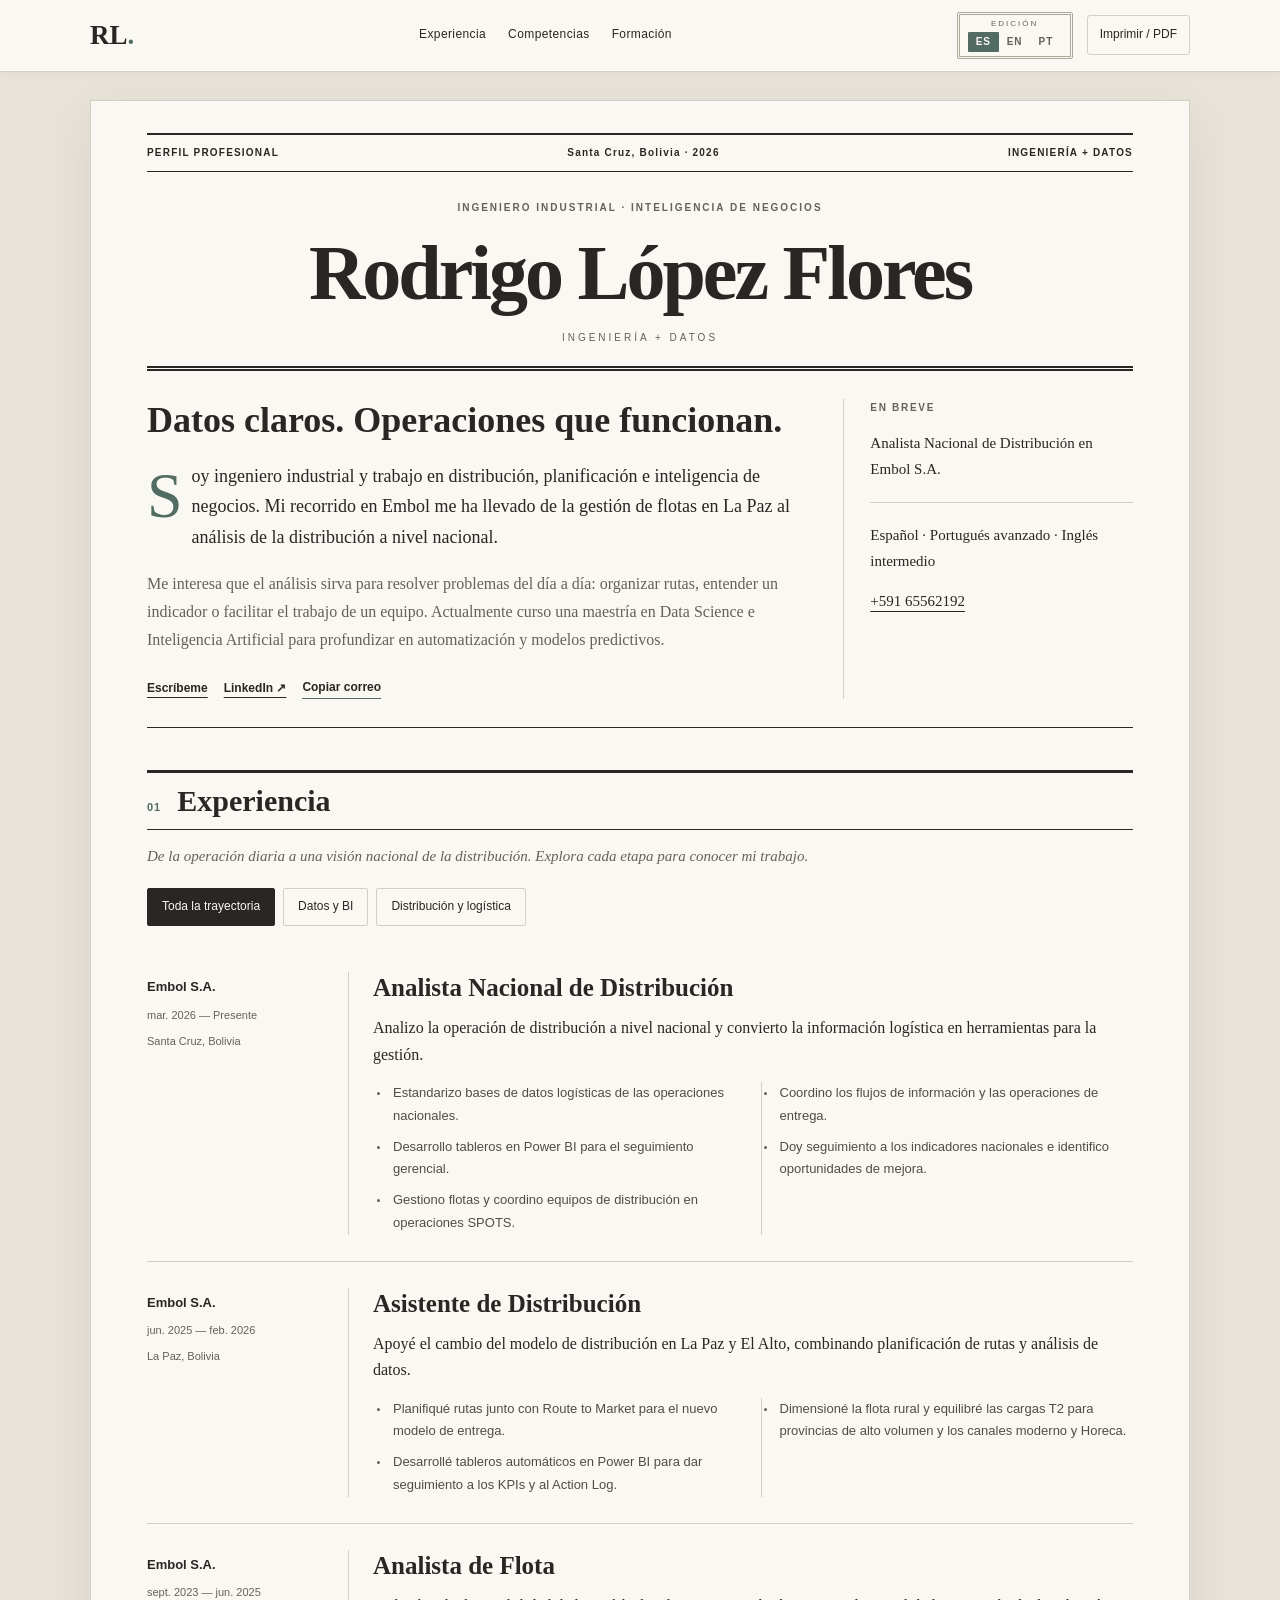
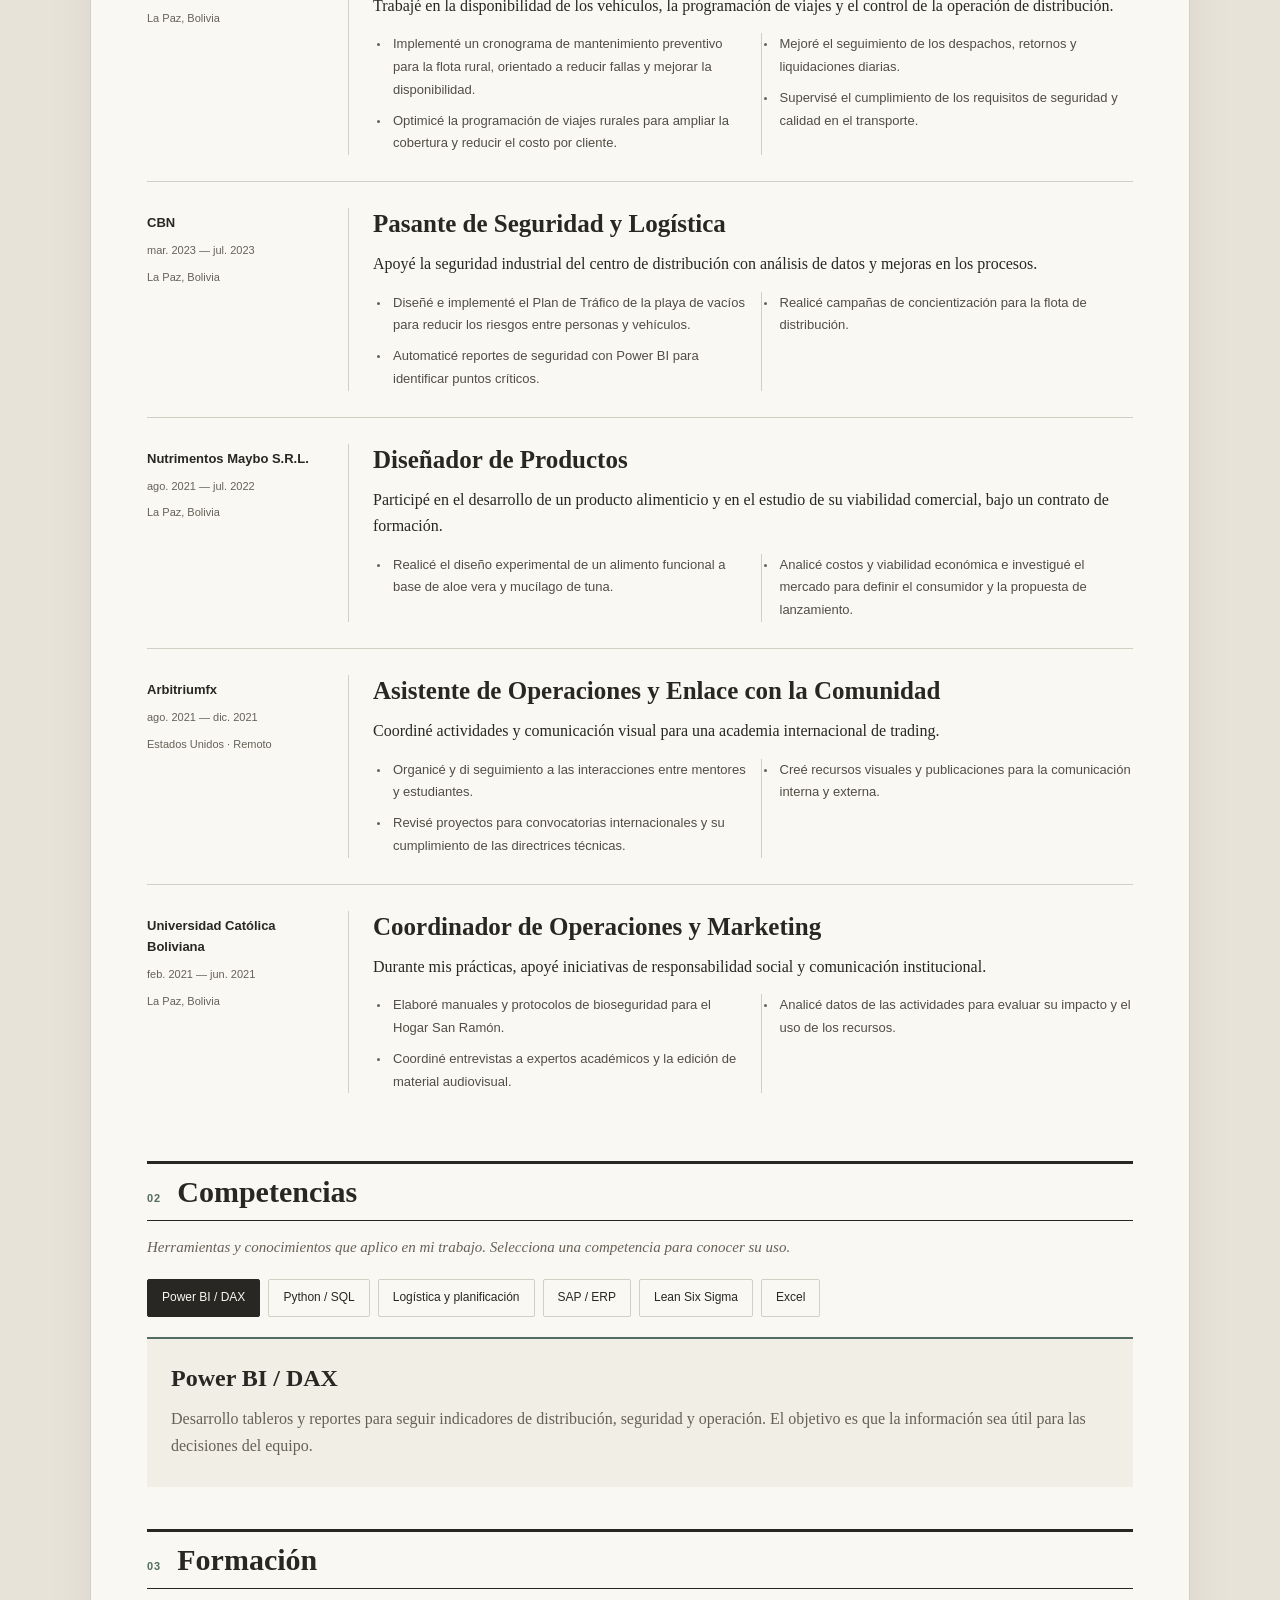
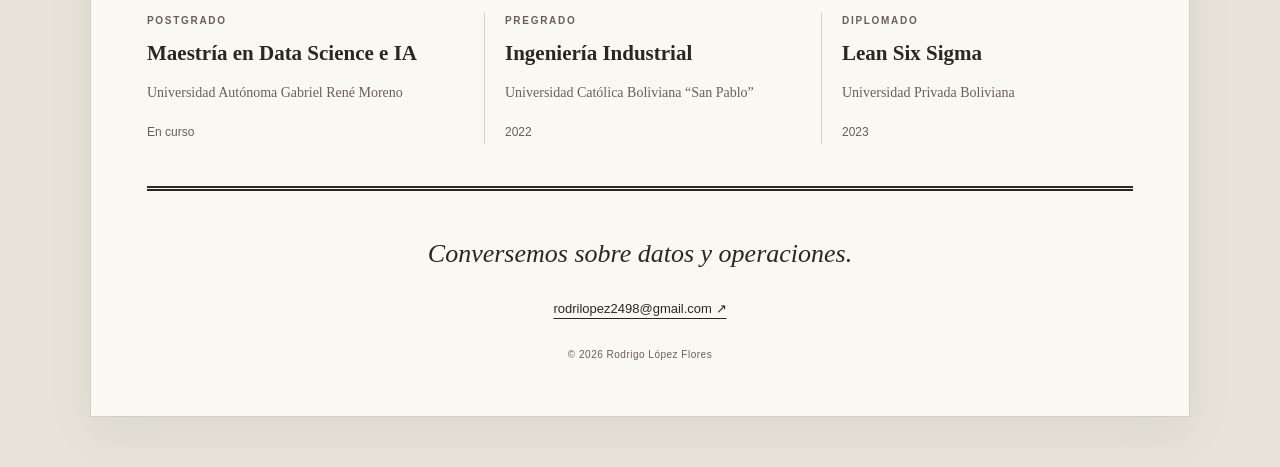
==== index.html @ 6d0061f4 "Replace language tab with interactive editorial edition seal" ====
<!DOCTYPE html>
<html lang="es">
<head>
<meta charset="UTF-8">
<meta name="viewport" content="width=device-width, initial-scale=1">
<meta name="description" content="Rodrigo López Flores: ingeniería industrial, distribución e inteligencia de negocios.">
<title>Rodrigo López Flores | CV</title>
<link rel="stylesheet" href="styles.css?v=edition-seal-5">
<script src="app.js?v=edition-seal-5" defer></script>
</head>
<body>
<a class="skip-link" href="#headline" data-key="skip">Ir al contenido</a>
<nav aria-label="Navegación principal" id="navigation">
 <a class="brand" href="#headline">RL<span>.</span></a>
 <div class="nav-links"><a href="#experience" data-key="experience">Experiencia</a><a href="#skills" data-key="skills">Competencias</a><a href="#education" data-key="education">Formación</a></div>
 <div class="nav-actions"><button id="language" type="button"><span id="language-name" class="seal-caption" aria-hidden="true">Edición</span><span class="edition-track" aria-hidden="true"><span data-language="es" class="is-current">ES</span><span data-language="en">EN</span><span data-language="pt">PT</span></span></button><button id="print" type="button" data-key="print">Imprimir / PDF</button></div>
</nav>

<main id="headline" tabindex="-1">
 <header><div class="edition"><span data-key="edition">PERFIL PROFESIONAL</span><span>Santa Cruz, Bolivia · 2026</span><span data-key="field">INGENIERÍA + DATOS</span></div>
 <div class="masthead"><p class="eyebrow" data-key="profession">Ingeniero industrial · Inteligencia de negocios</p><h1>Rodrigo López Flores</h1><p class="masthead-caption" data-key="field">INGENIERÍA + DATOS</p></div>
 <div class="intro-grid"><div><h2 data-key="headline">Datos claros. Operaciones que funcionan.</h2><p class="lead" data-key="intro"></p><p data-key="personal" class="personal"></p>
 <div class="contact"><a href="mailto:rodrilopez2498@gmail.com" data-key="email">Escríbeme</a><a href="https://www.linkedin.com/in/rodrigoalejandrol%C3%B3pezflores24" target="_blank" rel="noopener noreferrer">LinkedIn ↗</a><button type="button" id="copy" data-key="copy">Copiar correo</button></div></div>
 <aside><p class="eyebrow" data-key="brief">EN BREVE</p><p data-key="current"></p><hr><p data-key="languages"></p><a href="tel:+59165562192">+591 65562192</a><p class="print-email">rodrilopez2498@gmail.com</p></aside></div></header>
 <section id="experience"><div class="section-heading"><span>01</span><h2 data-key="experience">Experiencia</h2></div><p class="section-intro" data-key="experienceIntro"></p><div id="filters" class="filters" role="group" aria-label="Filtrar experiencia"></div><div id="roles"></div><p id="result-count" class="sr-only" aria-live="polite"></p></section>
 <section id="skills"><div class="section-heading"><span>02</span><h2 data-key="skills">Competencias</h2></div><p class="section-intro" data-key="skillsIntro"></p><div id="skill-buttons" class="skill-buttons" role="group" aria-label="Explorar competencias"></div><div id="skill-detail" class="skill-detail" aria-live="polite"></div></section>
 <section id="education"><div class="section-heading"><span>03</span><h2 data-key="education">Formación</h2></div><div id="studies" class="studies"></div></section>
 <footer><p data-key="closing"></p><a href="mailto:rodrilopez2498@gmail.com">rodrilopez2498@gmail.com ↗</a><p class="copyright">© 2026 Rodrigo López Flores</p></footer>
</main>
<div id="status" class="toast" role="status" aria-live="polite"></div>
</body>
</html>
---- styles.css ----
:root {
  --paper: #faf8f2;
  --ink: #292723;
  --muted: #666158;
  --accent: #536c63;
  --line: #d4cfc4;
  --wash: #f1eee5;
}
* { box-sizing: border-box; }
html { scroll-behavior: smooth; scroll-padding-top: 115px; }
body {
  margin: 0;
  background: #e7e3d9;
  color: var(--ink);
  font-family: Arial, Helvetica, sans-serif;
  line-height: 1.65;
}
a { color: inherit; text-underline-offset: 5px; }
button { font: inherit; cursor: pointer; color: inherit; }
button, a { -webkit-tap-highlight-color: transparent; }
button:focus-visible, a:focus-visible { outline: 3px solid var(--accent); outline-offset: 5px; }
nav {
  position: sticky;
  top: 0;
  z-index: 10;
  display: flex;
  align-items: center;
  justify-content: space-between;
  gap: 18px;
  padding: 12px max(20px, calc((100vw - 1100px)/2));
  background: var(--paper);
  border-bottom: 1px solid var(--line);
  box-shadow: 0 2px 10px #29272308;
}
.brand { font: bold 27px Georgia, serif; text-decoration: none; }
.brand span { color: var(--accent); }
.nav-links, .nav-actions { display: flex; gap: 22px; align-items: center; }
.nav-links a { font-size: 12px; text-decoration: none; letter-spacing: .4px; }
.nav-links a:hover { text-decoration: underline; }
.nav-actions { gap: 14px; }
.nav-actions button { border: 1px solid var(--line); padding: 9px 12px; border-radius: 3px; font-size: 12px; background: transparent; }
/* A compact edition seal; the ink marker moves when the edition changes. */
#language {
  --language-index: 0;
  display: flex;
  flex-direction: column;
  align-items: center;
  justify-content: center;
  gap: 3px;
  min-height: 44px;
  width: 116px;
  padding: 4px 8px;
  background: transparent;
  color: var(--muted);
  border: 3px double #aaa99c;
  border-radius: 2px;
  transition: border-color .2s, background .2s;
}
#language:hover { border-color: var(--accent); background: var(--wash); }
#language:active { background: #e9e7de; }
.seal-caption { font-size: 8px; font-weight: 500; letter-spacing: 2px; line-height: 1.2; text-transform: uppercase; }
.edition-track { position: relative; display: grid; grid-template-columns: repeat(3, 1fr); width: 94px; }
.edition-track::before {
  content: '';
  position: absolute;
  inset: 0 auto 0 0;
  width: calc(100% / 3);
  background: var(--accent);
  border-radius: 1px;
  transform: translateX(calc(var(--language-index) * 100%));
  transition: transform .22s ease;
}
.edition-track span { position: relative; padding: 3px 0; font-size: 10px; line-height: 1.4; letter-spacing: 1px; font-weight: 600; text-align: center; transition: color .2s; }
.edition-track .is-current { color: var(--paper); }
main {
  max-width: 1100px;
  margin: 28px auto 50px;
  background: var(--paper);
  padding: 32px 56px 42px;
  border: 1px solid var(--line);
  box-shadow: 0 14px 45px #29272310;
}
.edition {
  display: flex;
  justify-content: space-between;
  gap: 12px;
  padding: 10px 0;
  border-top: 2px solid var(--ink);
  border-bottom: 1px solid var(--ink);
  font-size: 10px;
  letter-spacing: 1.2px;
  font-weight: bold;
}
.masthead { text-align: center; padding: 28px 0 20px; }
.eyebrow { font-size: 10px; letter-spacing: 1.7px; text-transform: uppercase; font-weight: bold; color: var(--muted); margin: 22px 0 12px; }
.masthead .eyebrow { margin: 0 0 14px; color: var(--muted); letter-spacing: 2px; }
h1 { font: bold clamp(40px, 6.3vw, 78px)/1.08 Georgia, 'Times New Roman', serif; letter-spacing: -3px; margin: 0; }
.masthead-caption { margin: 15px 0 0; color: var(--muted); font-size: 10px; letter-spacing: 3px; }
h2, h3 { font-family: Georgia, 'Times New Roman', serif; }
h2 { font-size: 32px; line-height: 1.2; margin: 0 0 18px; }
h3 { font-size: 25px; line-height: 1.25; margin: 0 0 12px; }
.intro-grid { display: grid; grid-template-columns: 2.3fr 1fr; gap: 30px; border-top: 5px double var(--ink); border-bottom: 1px solid var(--ink); padding: 28px 0; }
.intro-grid h2 { font-size: 36px; }
.lead { font: 18px/1.7 Georgia, 'Times New Roman', serif; }
.lead::first-letter { float: left; font: 64px/.9 Georgia, serif; margin: 6px 9px 0 0; color: var(--accent); }
.personal { color: var(--muted); font: 16px/1.75 Georgia, 'Times New Roman', serif; }
.contact { display: flex; flex-wrap: wrap; gap: 16px; align-items: center; margin-top: 24px; font-size: 12px; font-weight: bold; color: var(--ink); }
.contact button { border: 0; border-bottom: 1px solid var(--accent); padding: 0; background: transparent; }
.intro-grid aside { border-left: 1px solid var(--line); padding: 0 0 0 26px; font: 15px/1.7 Georgia, serif; }
.intro-grid aside .eyebrow { margin-top: 0; font-family: Arial, sans-serif; }
hr { border: 0; border-top: 1px solid var(--line); margin: 20px 0; }
section { margin-top: 42px; scroll-margin-top: 10px; }
.section-heading { display: flex; align-items: baseline; gap: 16px; border-top: 3px solid var(--ink); border-bottom: 1px solid var(--ink); padding: 10px 0; }
.section-heading span { color: var(--accent); font-size: 11px; font-weight: bold; letter-spacing: 1px; }
.section-heading h2 { margin: 0; font-size: 30px; }
.section-intro { color: var(--muted); font: italic 15px/1.6 Georgia, serif; margin: 14px 0; }
.filters, .skill-buttons { display: flex; flex-wrap: wrap; gap: 8px; margin: 20px 0; }
.filters button, .skill-buttons button { background: transparent; border: 1px solid var(--line); border-radius: 2px; padding: 8px 14px; font-size: 12px; min-height: 38px; }
.filters button:hover, .skill-buttons button:hover { border-color: var(--accent); }
.filters button[aria-pressed=true], .skill-buttons button[aria-pressed=true] { color: var(--paper); background: var(--ink); border-color: var(--ink); }
.role { display: grid; grid-template-columns: 175px 1fr; gap: 26px; border-bottom: 1px solid var(--line); padding: 26px 0; }
.role:last-child { border-bottom: 0; }
.role-meta { font-size: 11px; color: var(--muted); padding-top: 4px; }
.role-meta strong { display: block; color: var(--ink); font-size: 13px; }
.role-meta>span { display: block; margin: 8px 0; }
.role-body { padding-left: 24px; border-left: 1px solid var(--line); }
.role-summary { margin: 0 0 14px; font: 16px/1.65 Georgia, serif; }
.responsibilities { margin: 0; padding-left: 17px; font-size: 13px; line-height: 1.75; color: #514d45; }
.responsibilities li { padding-left: 3px; margin: 0 0 8px; }
.responsibilities li::marker { color: var(--muted); font-size: 10px; }
.skill-detail { background: var(--wash); border-top: 2px solid var(--accent); padding: 24px; min-height: 150px; }
.skill-detail h3 { font-size: 24px; }
.skill-detail p { margin: 0; color: var(--muted); font: 16px/1.7 Georgia, serif; }
.studies { display: grid; grid-template-columns: repeat(3, 1fr); gap: 25px; margin-top: 24px; }
.study { border-left: 1px solid var(--line); padding-left: 20px; }
.study:first-child { border-left: 0; padding-left: 0; }
.study h3 { font-size: 21px; }
.study p { font: 14px/1.65 Georgia, serif; color: var(--muted); }
.study .eyebrow { margin-top: 0; font: bold 10px/1.5 Arial, sans-serif; color: var(--muted); }
.study small { color: var(--muted); font-size: 12px; }
footer { border-top: 5px double var(--ink); margin-top: 42px; padding-top: 22px; text-align: center; }
footer>p:first-child { font: italic 26px Georgia, serif; }
footer a { font-size: 13px; color: var(--ink); }
.copyright { color: var(--muted); font-size: 10px; letter-spacing: .5px; margin-top: 26px; }
.toast { position: fixed; bottom: 20px; left: 50%; transform: translateX(-50%); max-width: 90%; background: var(--ink); color: white; border-radius: 3px; padding: 10px 18px; font-size: 14px; z-index: 20; }
.toast:empty { display: none; }
.sr-only, .skip-link:not(:focus) { position: absolute; width: 1px; height: 1px; padding: 0; margin: -1px; overflow: hidden; clip: rect(0,0,0,0); white-space: nowrap; border: 0; }
.skip-link:focus { position: fixed; top: 10px; left: 10px; z-index: 30; padding: 10px; background: white; }
.print-email { display: none; }
[hidden] { display: none !important; }
@media (min-width: 950px) {
  .responsibilities { column-count: 2; column-gap: 30px; column-rule: 1px solid var(--line); }
  .responsibilities li { break-inside: avoid; }
}
@media (max-width: 760px) {
  nav { flex-wrap: wrap; gap: 12px; padding: 12px 16px; }
  .nav-actions { gap: 10px; }
  .nav-actions button { padding: 8px; font-size: 11px; }
  .nav-links { order: 3; width: 100%; justify-content: center; gap: 25px; }
  main { margin: 16px 12px 24px; padding: 24px 22px; }
  .edition { font-size: 8px; letter-spacing: .4px; flex-wrap: wrap; }
  .edition span:last-child { display: none; }
  .masthead { padding: 24px 0; }
  .masthead .eyebrow { font-size: 9px; letter-spacing: 1px; }
  h1 { letter-spacing: -1.5px; }
  .intro-grid { grid-template-columns: 1fr; gap: 24px; }
  .intro-grid h2 { font-size: 30px; }
  .intro-grid aside { border-left: 0; border-top: 1px solid var(--line); padding: 22px 0 0; }
  .role { grid-template-columns: 1fr; gap: 14px; padding: 24px 0; }
  .role-meta { border-left: 2px solid var(--accent); padding: 0 0 0 12px; }
  .role-body { border-left: 0; padding-left: 0; }
  .studies { grid-template-columns: 1fr; }
  .study, .study:first-child { border-left: 1px solid var(--line); padding-left: 18px; }
  h3 { font-size: 24px; }
  .section-heading h2 { font-size: 27px; }
}
@media (max-width: 360px) {
  nav { padding: 10px; }
  .nav-actions { gap: 7px; }
  main { padding: 22px 18px; margin-inline: 8px; }
}
@media (prefers-reduced-motion: reduce) { html { scroll-behavior: auto; } #language, .edition-track::before, .edition-track span { transition: none; } }
@media screen { .skill-print { display: none; } }
@media print {
  @page { margin: 15mm; }
  body { background: white; font-size: 10pt; color: #111; }
  nav, #language, .skip-link, .filters, .skill-buttons, .contact, #status, .section-intro, #skill-detail { display: none; }
  main { margin: 0; padding: 0; box-shadow: none; max-width: none; border: 0; background: white; }
  .masthead { padding: 18px 0; }
  h1 { font-size: 36pt; letter-spacing: -1.5px; }
  .edition { font-size: 7pt; }
  h2, .section-heading h2 { font-size: 19pt; }
  h3 { font-size: 15pt; }
  .intro-grid { grid-template-columns: 2fr 1fr; gap: 22px; padding-block: 18px; }
  .intro-grid h2 { font-size: 22pt; }
  .lead, .personal { font-size: 10pt; }
  .lead::first-letter { font-size: 36pt; }
  .intro-grid aside { font-size: 9pt; border-left: 1px solid var(--line); border-top: 0; padding: 0 0 0 16px; }
  .print-email { display: block; overflow-wrap: anywhere; }
  .role { grid-template-columns: 115px 1fr; gap: 16px; padding: 16px 0; break-inside: avoid; }
  .role-meta { font-size: 8pt; border-left: 0; padding-left: 0; }
  .role-meta strong { font-size: 9pt; }
  .role-body { padding-left: 16px; border-left: 1px solid var(--line); }
  .role-summary, .responsibilities { font-size: 9pt; }
  .responsibilities { column-count: 1; }
  .studies { grid-template-columns: repeat(3,1fr); }
  .study { break-inside: avoid; }
  .study h3 { font-size: 13pt; }
  section { margin-top: 24px; }
  footer { margin-top: 24px; }
  footer>p:first-child { font-size: 16pt; }
  a { text-decoration: none; }
  .skill-print { display: block; font-size: 9pt; margin: 5px 0; }
}
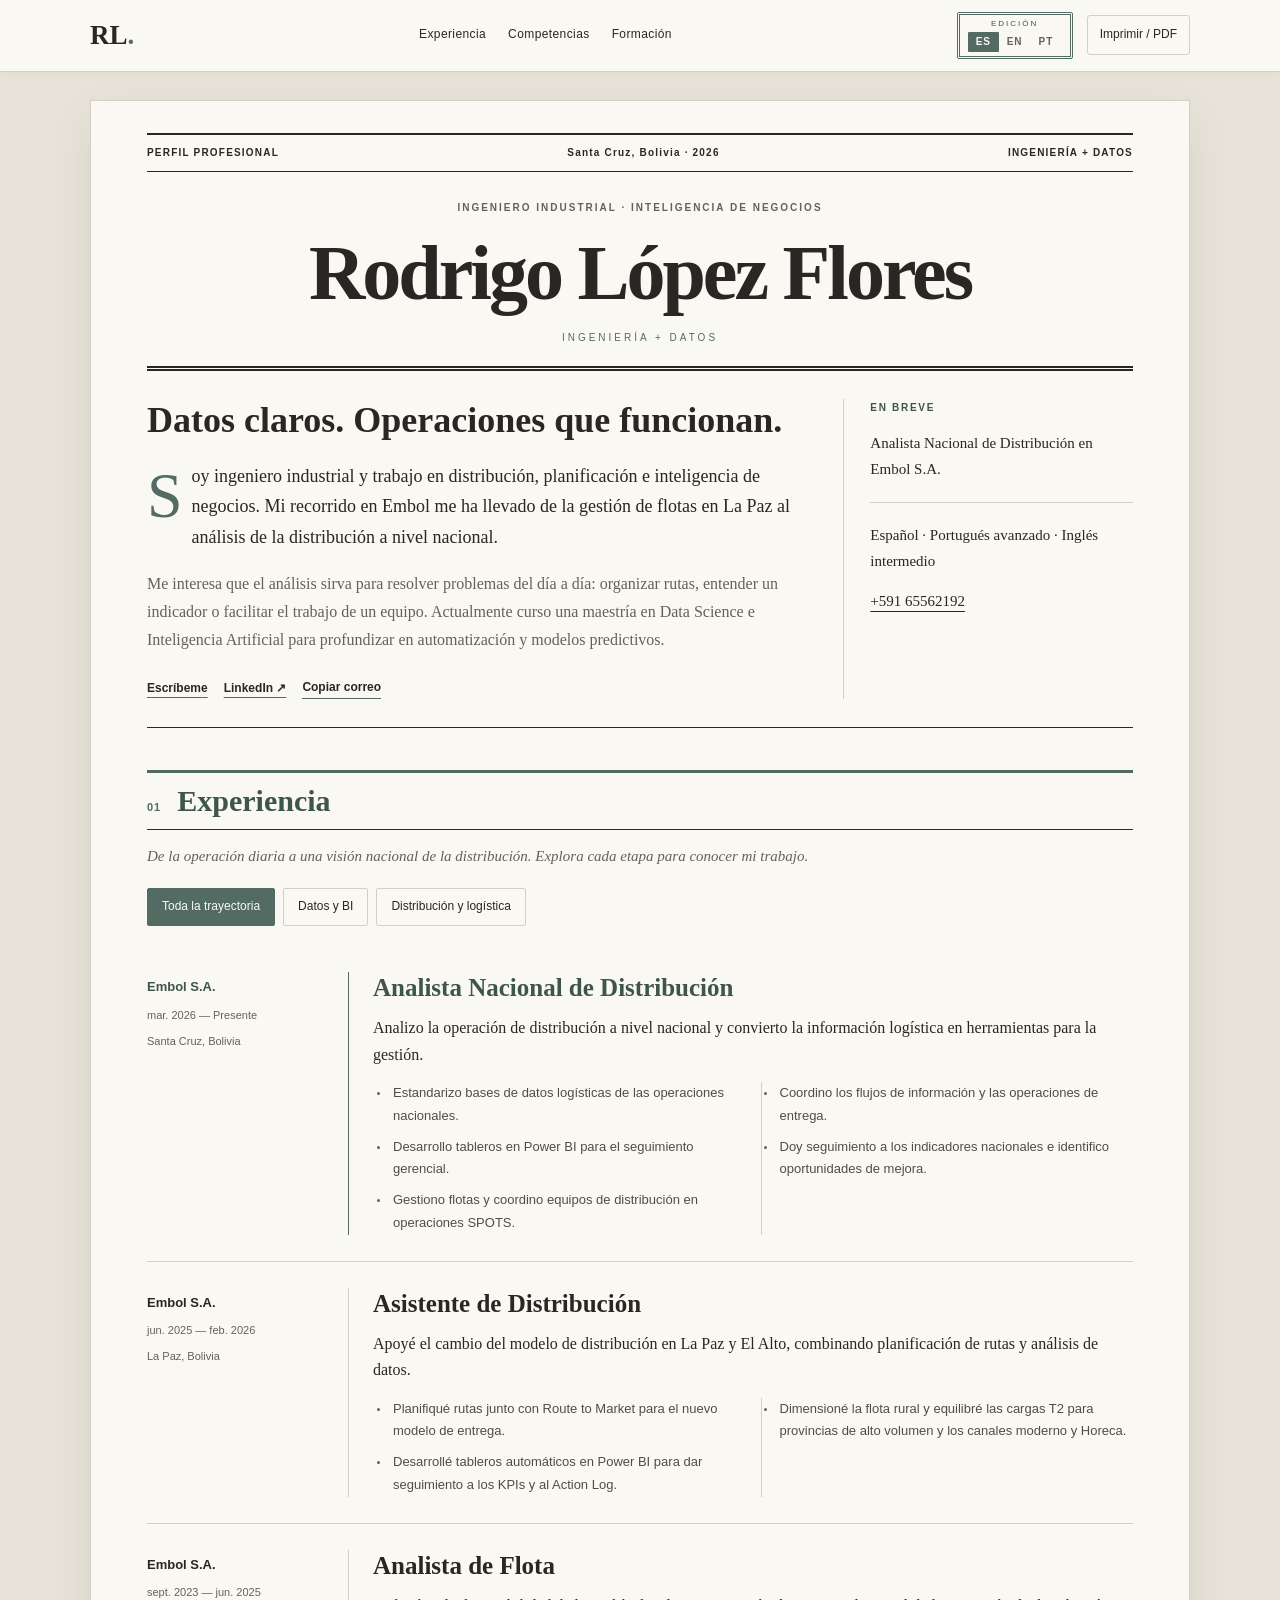
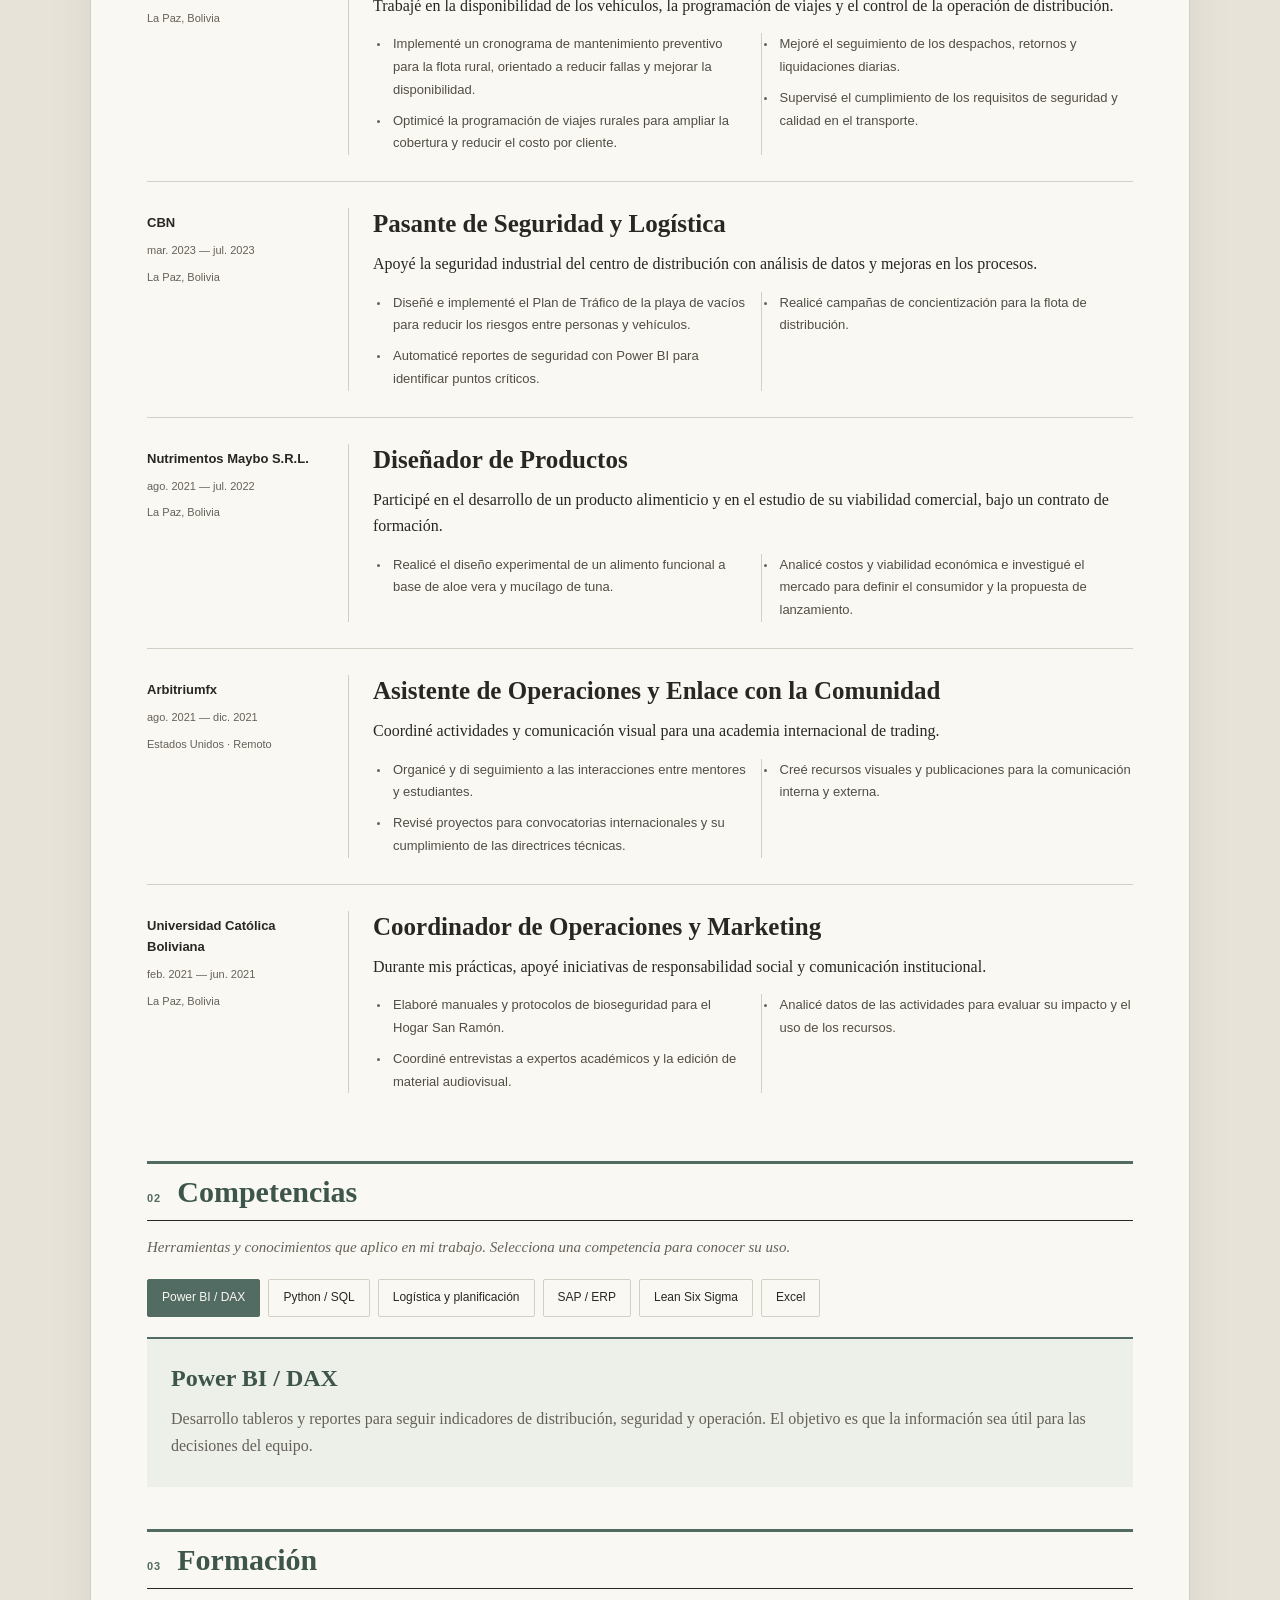
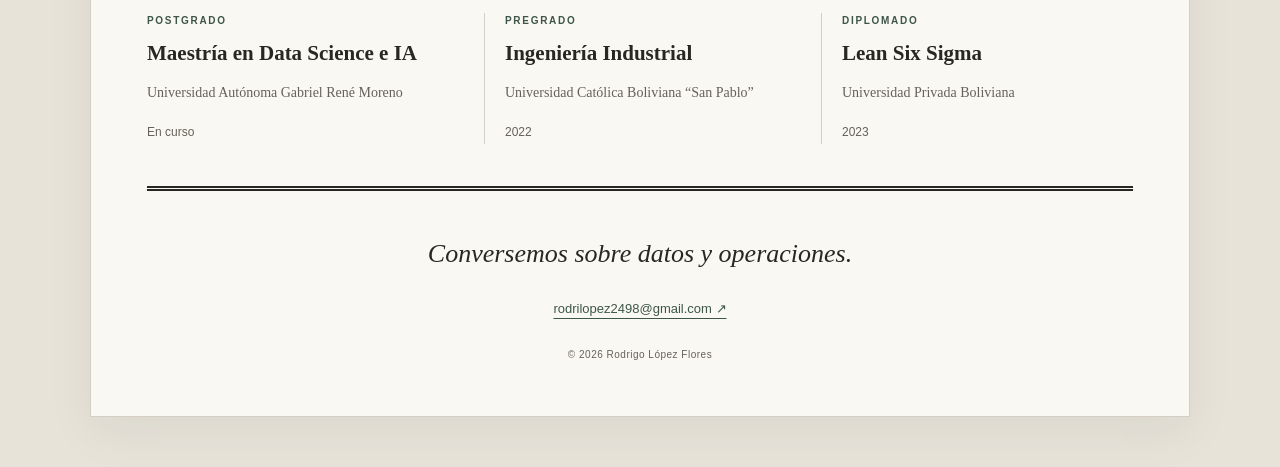
==== commit abc6ad0d: "Refine professional green emphasis in newspaper CV" ====
--- a/index.html
+++ b/index.html
@@ -5,8 +5,8 @@
 <meta name="viewport" content="width=device-width, initial-scale=1">
 <meta name="description" content="Rodrigo López Flores: ingeniería industrial, distribución e inteligencia de negocios.">
 <title>Rodrigo López Flores | CV</title>
-<link rel="stylesheet" href="styles.css?v=edition-seal-5">
-<script src="app.js?v=edition-seal-5" defer></script>
+<link rel="stylesheet" href="styles.css?v=editorial-emphasis-6">
+<script src="app.js?v=editorial-emphasis-6" defer></script>
 </head>
 <body>
 <a class="skip-link" href="#headline" data-key="skip">Ir al contenido</a>
--- a/styles.css
+++ b/styles.css
@@ -3,6 +3,8 @@
   --ink: #292723;
   --muted: #666158;
   --accent: #536c63;
+  --accent-deep: #3d554b;
+  --accent-soft: #edf0e9;
   --line: #d4cfc4;
   --wash: #f1eee5;
 }
@@ -36,7 +38,7 @@
 .brand span { color: var(--accent); }
 .nav-links, .nav-actions { display: flex; gap: 22px; align-items: center; }
 .nav-links a { font-size: 12px; text-decoration: none; letter-spacing: .4px; }
-.nav-links a:hover { text-decoration: underline; }
+.nav-links a:hover { color: var(--accent-deep); text-decoration: underline; }
 .nav-actions { gap: 14px; }
 .nav-actions button { border: 1px solid var(--line); padding: 9px 12px; border-radius: 3px; font-size: 12px; background: transparent; }
 /* A compact edition seal; the ink marker moves when the edition changes. */
@@ -52,13 +54,13 @@
   padding: 4px 8px;
   background: transparent;
   color: var(--muted);
-  border: 3px double #aaa99c;
+  border: 3px double var(--accent);
   border-radius: 2px;
   transition: border-color .2s, background .2s;
 }
 #language:hover { border-color: var(--accent); background: var(--wash); }
 #language:active { background: #e9e7de; }
-.seal-caption { font-size: 8px; font-weight: 500; letter-spacing: 2px; line-height: 1.2; text-transform: uppercase; }
+.seal-caption { color: var(--accent-deep); font-size: 8px; font-weight: 500; letter-spacing: 2px; line-height: 1.2; text-transform: uppercase; }
 .edition-track { position: relative; display: grid; grid-template-columns: repeat(3, 1fr); width: 94px; }
 .edition-track::before {
   content: '';
@@ -95,7 +97,7 @@
 .eyebrow { font-size: 10px; letter-spacing: 1.7px; text-transform: uppercase; font-weight: bold; color: var(--muted); margin: 22px 0 12px; }
 .masthead .eyebrow { margin: 0 0 14px; color: var(--muted); letter-spacing: 2px; }
 h1 { font: bold clamp(40px, 6.3vw, 78px)/1.08 Georgia, 'Times New Roman', serif; letter-spacing: -3px; margin: 0; }
-.masthead-caption { margin: 15px 0 0; color: var(--muted); font-size: 10px; letter-spacing: 3px; }
+.masthead-caption { margin: 15px 0 0; color: var(--accent); font-size: 10px; letter-spacing: 3px; }
 h2, h3 { font-family: Georgia, 'Times New Roman', serif; }
 h2 { font-size: 32px; line-height: 1.2; margin: 0 0 18px; }
 h3 { font-size: 25px; line-height: 1.25; margin: 0 0 12px; }
@@ -105,21 +107,25 @@
 .lead::first-letter { float: left; font: 64px/.9 Georgia, serif; margin: 6px 9px 0 0; color: var(--accent); }
 .personal { color: var(--muted); font: 16px/1.75 Georgia, 'Times New Roman', serif; }
 .contact { display: flex; flex-wrap: wrap; gap: 16px; align-items: center; margin-top: 24px; font-size: 12px; font-weight: bold; color: var(--ink); }
+.contact a { text-decoration-color: var(--accent); }
+.contact a:hover, .contact button:hover { color: var(--accent-deep); }
 .contact button { border: 0; border-bottom: 1px solid var(--accent); padding: 0; background: transparent; }
 .intro-grid aside { border-left: 1px solid var(--line); padding: 0 0 0 26px; font: 15px/1.7 Georgia, serif; }
-.intro-grid aside .eyebrow { margin-top: 0; font-family: Arial, sans-serif; }
+.intro-grid aside .eyebrow { color: var(--accent-deep); margin-top: 0; font-family: Arial, sans-serif; }
 hr { border: 0; border-top: 1px solid var(--line); margin: 20px 0; }
 section { margin-top: 42px; scroll-margin-top: 10px; }
-.section-heading { display: flex; align-items: baseline; gap: 16px; border-top: 3px solid var(--ink); border-bottom: 1px solid var(--ink); padding: 10px 0; }
+.section-heading { display: flex; align-items: baseline; gap: 16px; border-top: 3px solid var(--accent); border-bottom: 1px solid var(--ink); padding: 10px 0; }
 .section-heading span { color: var(--accent); font-size: 11px; font-weight: bold; letter-spacing: 1px; }
-.section-heading h2 { margin: 0; font-size: 30px; }
+.section-heading h2 { color: var(--accent-deep); margin: 0; font-size: 30px; }
 .section-intro { color: var(--muted); font: italic 15px/1.6 Georgia, serif; margin: 14px 0; }
 .filters, .skill-buttons { display: flex; flex-wrap: wrap; gap: 8px; margin: 20px 0; }
 .filters button, .skill-buttons button { background: transparent; border: 1px solid var(--line); border-radius: 2px; padding: 8px 14px; font-size: 12px; min-height: 38px; }
 .filters button:hover, .skill-buttons button:hover { border-color: var(--accent); }
-.filters button[aria-pressed=true], .skill-buttons button[aria-pressed=true] { color: var(--paper); background: var(--ink); border-color: var(--ink); }
+.filters button[aria-pressed=true], .skill-buttons button[aria-pressed=true] { color: var(--paper); background: var(--accent); border-color: var(--accent); }
 .role { display: grid; grid-template-columns: 175px 1fr; gap: 26px; border-bottom: 1px solid var(--line); padding: 26px 0; }
 .role:last-child { border-bottom: 0; }
+.role:first-child .role-body { border-left-color: var(--accent); }
+.role:first-child h3, .role:first-child .role-meta strong { color: var(--accent-deep); }
 .role-meta { font-size: 11px; color: var(--muted); padding-top: 4px; }
 .role-meta strong { display: block; color: var(--ink); font-size: 13px; }
 .role-meta>span { display: block; margin: 8px 0; }
@@ -128,19 +134,19 @@
 .responsibilities { margin: 0; padding-left: 17px; font-size: 13px; line-height: 1.75; color: #514d45; }
 .responsibilities li { padding-left: 3px; margin: 0 0 8px; }
 .responsibilities li::marker { color: var(--muted); font-size: 10px; }
-.skill-detail { background: var(--wash); border-top: 2px solid var(--accent); padding: 24px; min-height: 150px; }
-.skill-detail h3 { font-size: 24px; }
+.skill-detail { background: var(--accent-soft); border-top: 2px solid var(--accent); padding: 24px; min-height: 150px; }
+.skill-detail h3 { color: var(--accent-deep); font-size: 24px; }
 .skill-detail p { margin: 0; color: var(--muted); font: 16px/1.7 Georgia, serif; }
 .studies { display: grid; grid-template-columns: repeat(3, 1fr); gap: 25px; margin-top: 24px; }
 .study { border-left: 1px solid var(--line); padding-left: 20px; }
 .study:first-child { border-left: 0; padding-left: 0; }
 .study h3 { font-size: 21px; }
 .study p { font: 14px/1.65 Georgia, serif; color: var(--muted); }
-.study .eyebrow { margin-top: 0; font: bold 10px/1.5 Arial, sans-serif; color: var(--muted); }
+.study .eyebrow { margin-top: 0; font: bold 10px/1.5 Arial, sans-serif; color: var(--accent-deep); }
 .study small { color: var(--muted); font-size: 12px; }
 footer { border-top: 5px double var(--ink); margin-top: 42px; padding-top: 22px; text-align: center; }
 footer>p:first-child { font: italic 26px Georgia, serif; }
-footer a { font-size: 13px; color: var(--ink); }
+footer a { font-size: 13px; color: var(--accent-deep); }
 .copyright { color: var(--muted); font-size: 10px; letter-spacing: .5px; margin-top: 26px; }
 .toast { position: fixed; bottom: 20px; left: 50%; transform: translateX(-50%); max-width: 90%; background: var(--ink); color: white; border-radius: 3px; padding: 10px 18px; font-size: 14px; z-index: 20; }
 .toast:empty { display: none; }
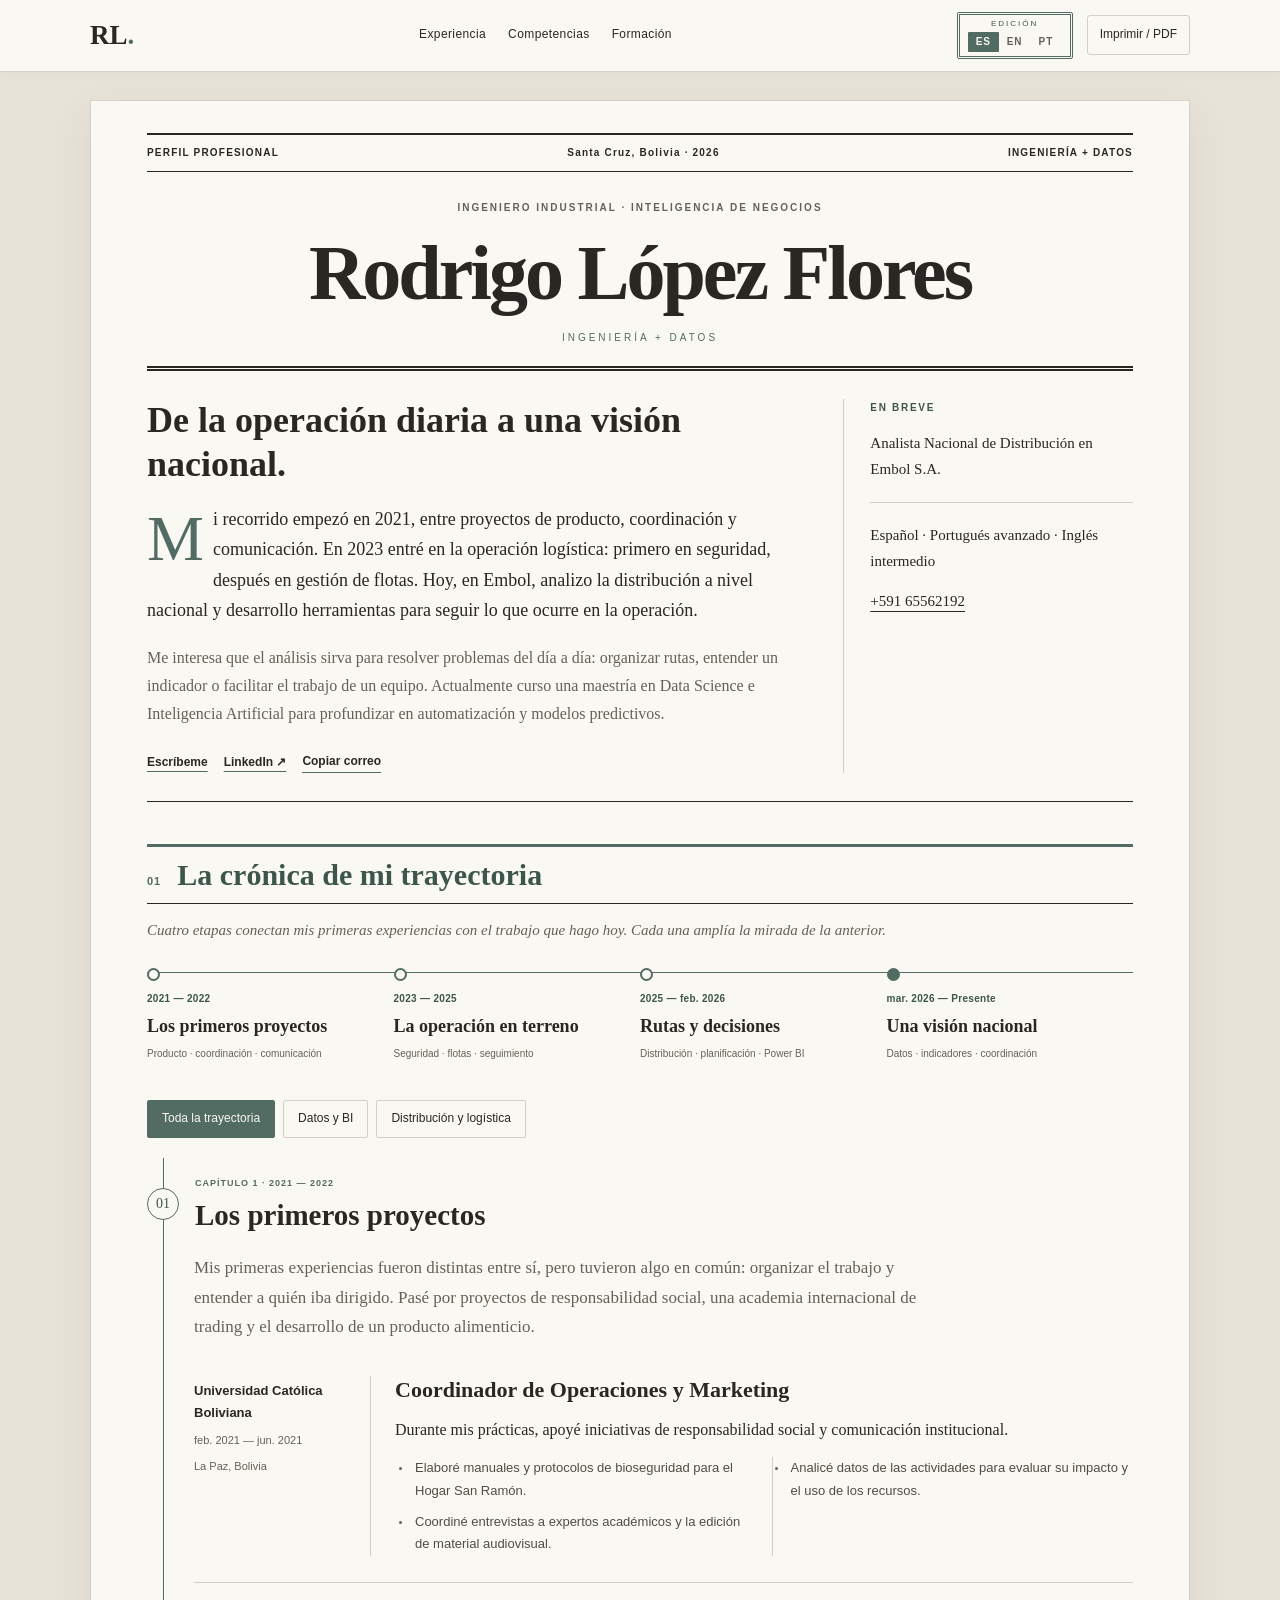
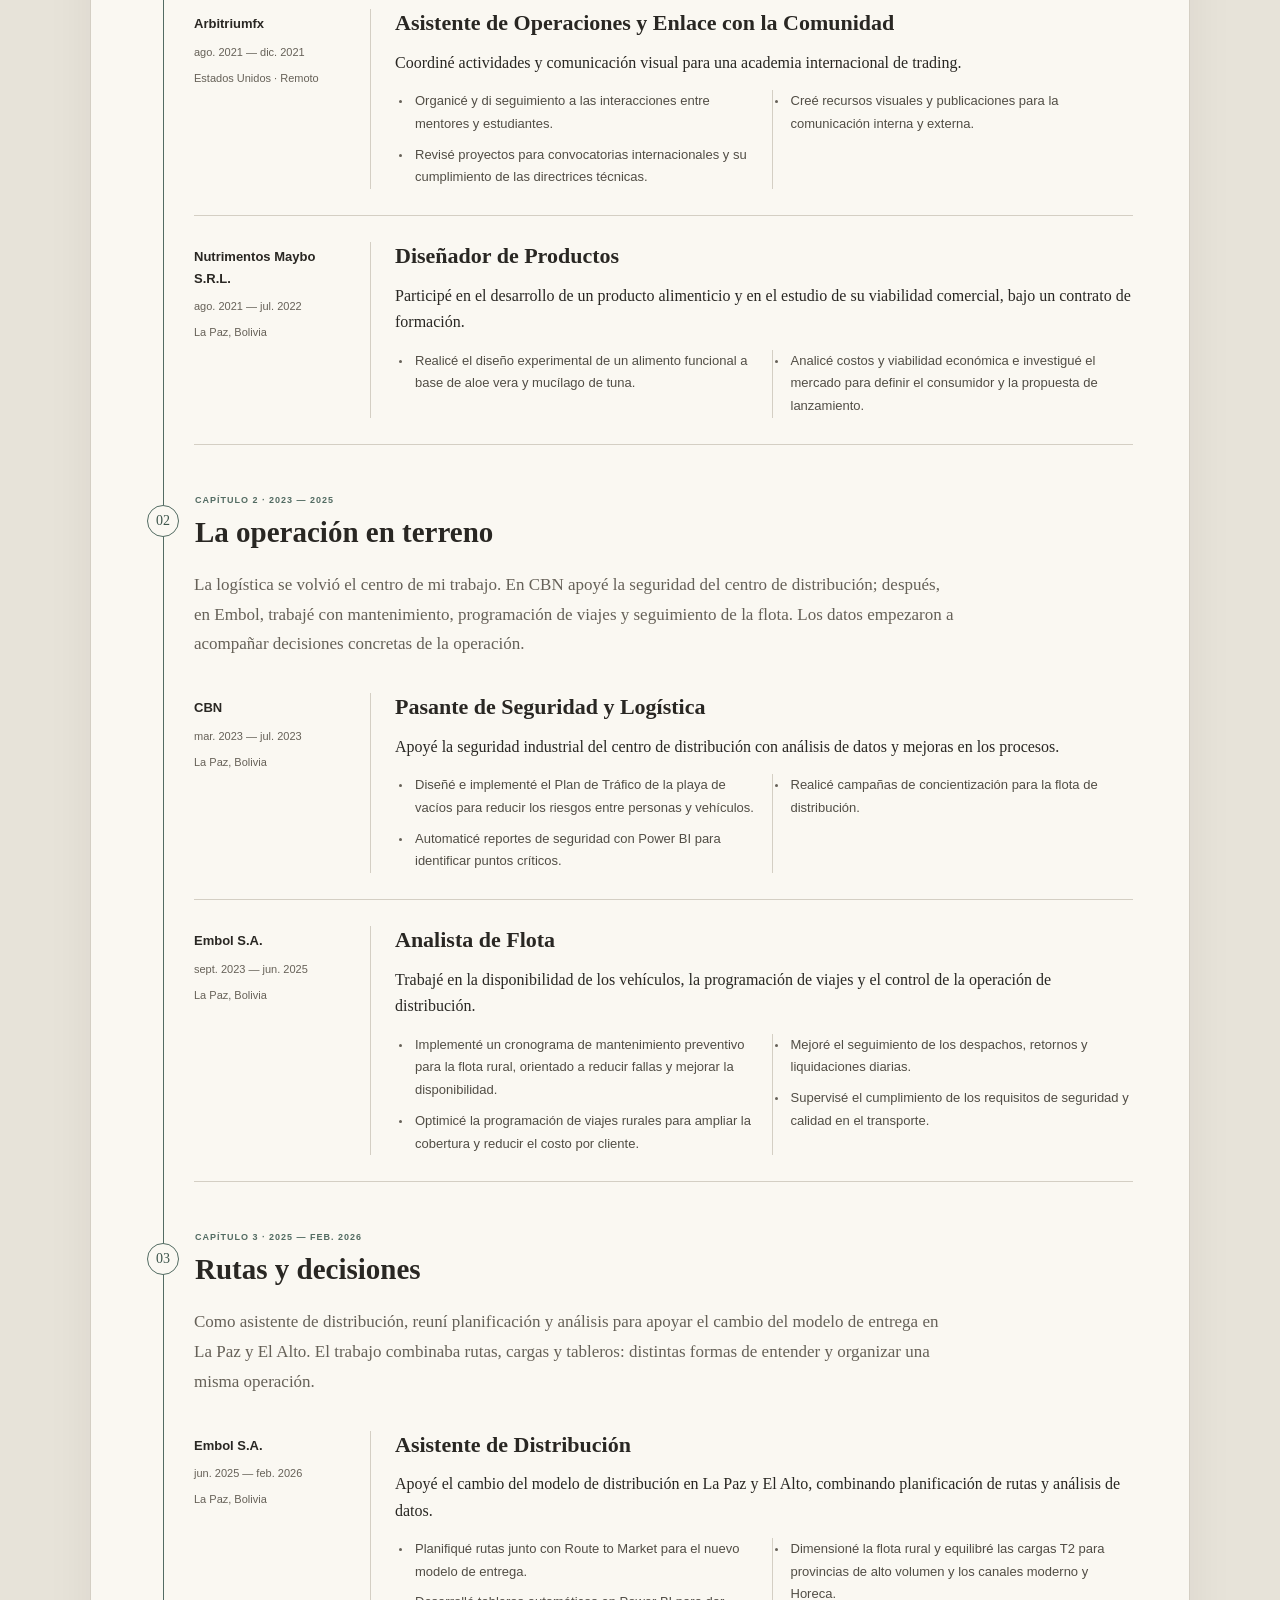
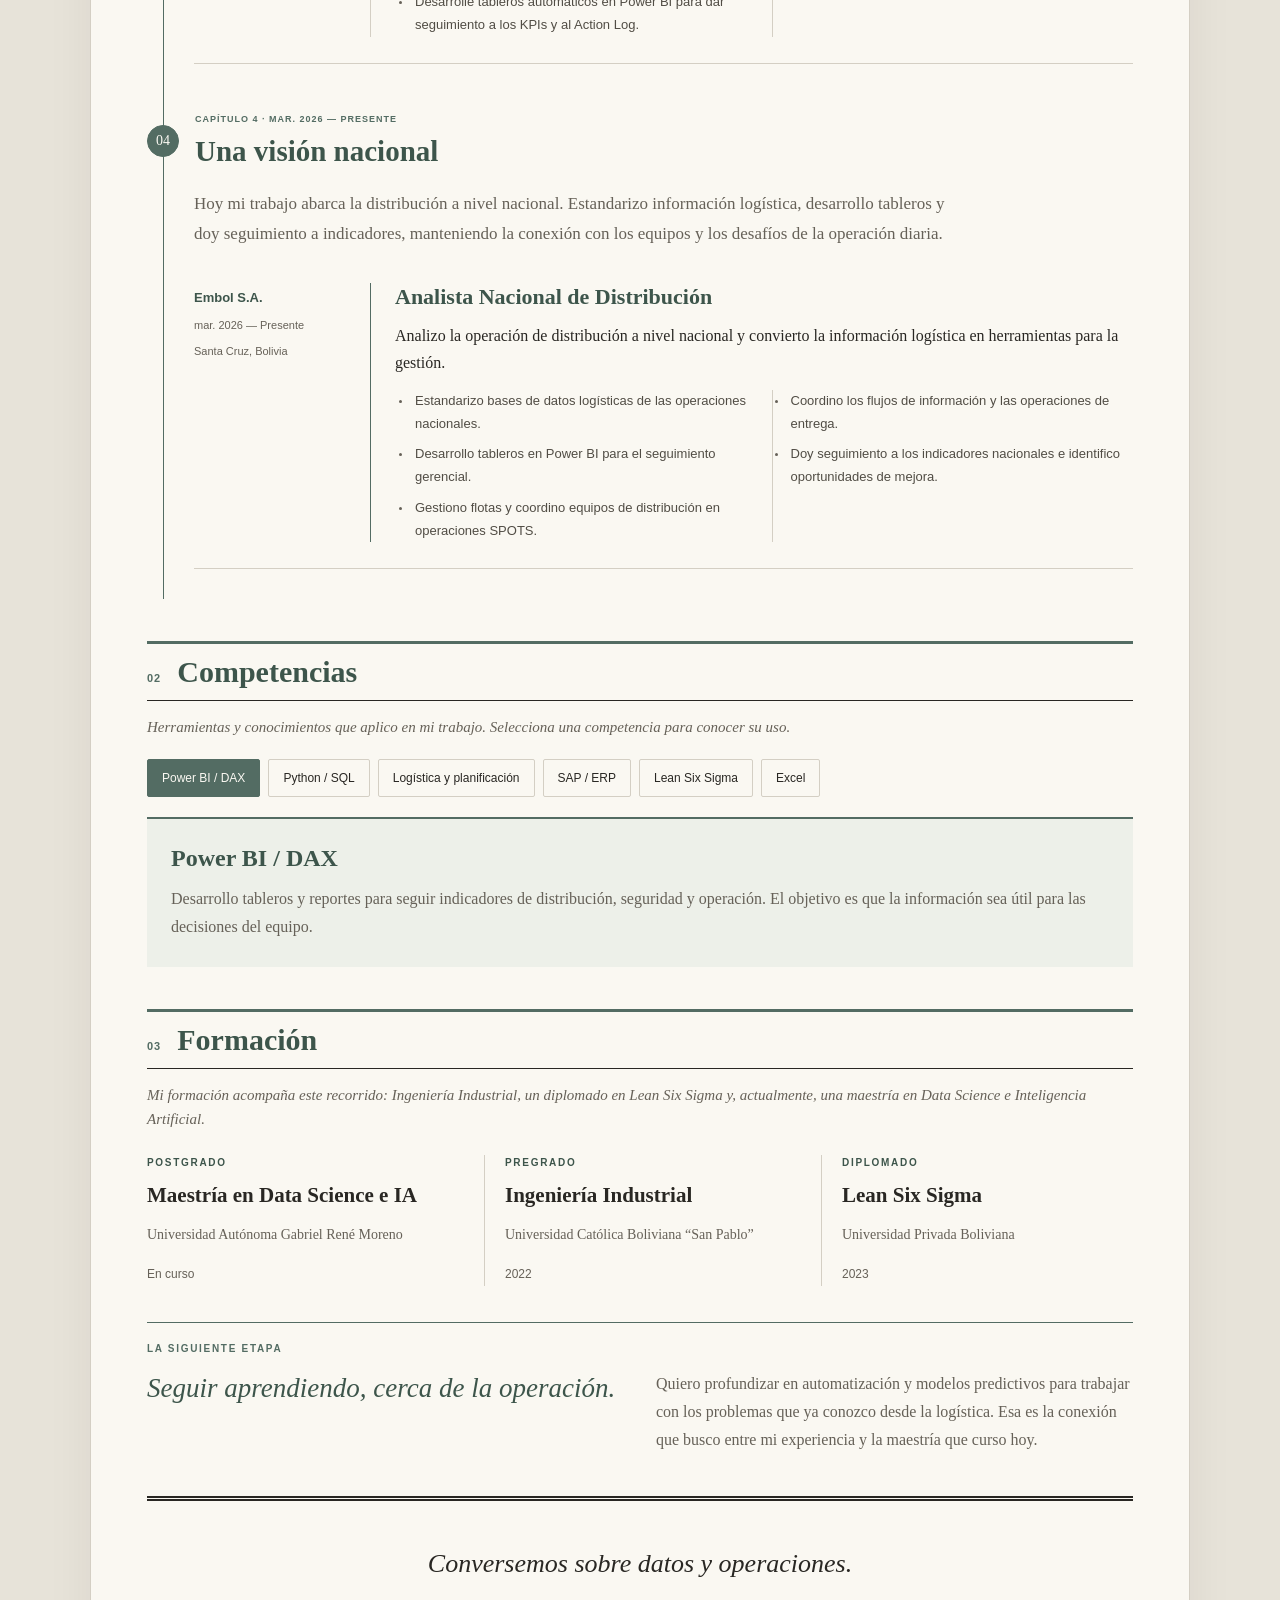
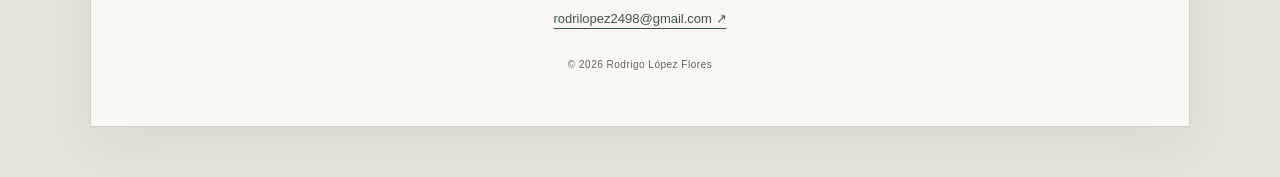
==== commit 9e0709ff: "Tell CV story through four chronological newspaper chapters" ====
--- a/index.html
+++ b/index.html
@@ -5,8 +5,8 @@
 <meta name="viewport" content="width=device-width, initial-scale=1">
 <meta name="description" content="Rodrigo López Flores: ingeniería industrial, distribución e inteligencia de negocios.">
 <title>Rodrigo López Flores | CV</title>
-<link rel="stylesheet" href="styles.css?v=editorial-emphasis-6">
-<script src="app.js?v=editorial-emphasis-6" defer></script>
+<link rel="stylesheet" href="styles.css?v=newspaper-story-7">
+<script src="app.js?v=newspaper-story-7" defer></script>
 </head>
 <body>
 <a class="skip-link" href="#headline" data-key="skip">Ir al contenido</a>
@@ -19,12 +19,13 @@
 <main id="headline" tabindex="-1">
  <header><div class="edition"><span data-key="edition">PERFIL PROFESIONAL</span><span>Santa Cruz, Bolivia · 2026</span><span data-key="field">INGENIERÍA + DATOS</span></div>
  <div class="masthead"><p class="eyebrow" data-key="profession">Ingeniero industrial · Inteligencia de negocios</p><h1>Rodrigo López Flores</h1><p class="masthead-caption" data-key="field">INGENIERÍA + DATOS</p></div>
- <div class="intro-grid"><div><h2 data-key="headline">Datos claros. Operaciones que funcionan.</h2><p class="lead" data-key="intro"></p><p data-key="personal" class="personal"></p>
+ <div class="intro-grid"><div><h2 data-key="headline">De la operación diaria a una visión nacional.</h2><p class="lead" data-key="intro"></p><p data-key="personal" class="personal"></p>
  <div class="contact"><a href="mailto:rodrilopez2498@gmail.com" data-key="email">Escríbeme</a><a href="https://www.linkedin.com/in/rodrigoalejandrol%C3%B3pezflores24" target="_blank" rel="noopener noreferrer">LinkedIn ↗</a><button type="button" id="copy" data-key="copy">Copiar correo</button></div></div>
  <aside><p class="eyebrow" data-key="brief">EN BREVE</p><p data-key="current"></p><hr><p data-key="languages"></p><a href="tel:+59165562192">+591 65562192</a><p class="print-email">rodrilopez2498@gmail.com</p></aside></div></header>
- <section id="experience"><div class="section-heading"><span>01</span><h2 data-key="experience">Experiencia</h2></div><p class="section-intro" data-key="experienceIntro"></p><div id="filters" class="filters" role="group" aria-label="Filtrar experiencia"></div><div id="roles"></div><p id="result-count" class="sr-only" aria-live="polite"></p></section>
+ <section id="experience"><div class="section-heading"><span>01</span><h2 data-key="storyTitle">La crónica de mi trayectoria</h2></div><p class="section-intro" data-key="experienceIntro"></p><ol id="timeline" class="timeline" aria-label="Recorrer los capítulos de mi trayectoria"></ol><div id="filters" class="filters" role="group" aria-label="Filtrar experiencia"></div><div id="roles"></div><p id="result-count" class="sr-only" aria-live="polite"></p></section>
  <section id="skills"><div class="section-heading"><span>02</span><h2 data-key="skills">Competencias</h2></div><p class="section-intro" data-key="skillsIntro"></p><div id="skill-buttons" class="skill-buttons" role="group" aria-label="Explorar competencias"></div><div id="skill-detail" class="skill-detail" aria-live="polite"></div></section>
- <section id="education"><div class="section-heading"><span>03</span><h2 data-key="education">Formación</h2></div><div id="studies" class="studies"></div></section>
+ <section id="education"><div class="section-heading"><span>03</span><h2 data-key="education">Formación</h2></div><p class="section-intro" data-key="educationIntro"></p><div id="studies" class="studies"></div></section>
+ <aside class="next-chapter"><p class="eyebrow" data-key="nextLabel"></p><h2 data-key="nextTitle"></h2><p data-key="nextText"></p></aside>
  <footer><p data-key="closing"></p><a href="mailto:rodrilopez2498@gmail.com">rodrilopez2498@gmail.com ↗</a><p class="copyright">© 2026 Rodrigo López Flores</p></footer>
 </main>
 <div id="status" class="toast" role="status" aria-live="polite"></div>
--- a/styles.css
+++ b/styles.css
@@ -98,9 +98,10 @@
 .masthead .eyebrow { margin: 0 0 14px; color: var(--muted); letter-spacing: 2px; }
 h1 { font: bold clamp(40px, 6.3vw, 78px)/1.08 Georgia, 'Times New Roman', serif; letter-spacing: -3px; margin: 0; }
 .masthead-caption { margin: 15px 0 0; color: var(--accent); font-size: 10px; letter-spacing: 3px; }
-h2, h3 { font-family: Georgia, 'Times New Roman', serif; }
+h2, h3, h4 { font-family: Georgia, 'Times New Roman', serif; }
 h2 { font-size: 32px; line-height: 1.2; margin: 0 0 18px; }
 h3 { font-size: 25px; line-height: 1.25; margin: 0 0 12px; }
+h4 { font-size: 22px; line-height: 1.3; margin: 0 0 12px; }
 .intro-grid { display: grid; grid-template-columns: 2.3fr 1fr; gap: 30px; border-top: 5px double var(--ink); border-bottom: 1px solid var(--ink); padding: 28px 0; }
 .intro-grid h2 { font-size: 36px; }
 .lead { font: 18px/1.7 Georgia, 'Times New Roman', serif; }
@@ -124,8 +125,8 @@
 .filters button[aria-pressed=true], .skill-buttons button[aria-pressed=true] { color: var(--paper); background: var(--accent); border-color: var(--accent); }
 .role { display: grid; grid-template-columns: 175px 1fr; gap: 26px; border-bottom: 1px solid var(--line); padding: 26px 0; }
 .role:last-child { border-bottom: 0; }
-.role:first-child .role-body { border-left-color: var(--accent); }
-.role:first-child h3, .role:first-child .role-meta strong { color: var(--accent-deep); }
+.role-current .role-body { border-left-color: var(--accent); }
+.role-current h4, .role-current .role-meta strong { color: var(--accent-deep); }
 .role-meta { font-size: 11px; color: var(--muted); padding-top: 4px; }
 .role-meta strong { display: block; color: var(--ink); font-size: 13px; }
 .role-meta>span { display: block; margin: 8px 0; }
@@ -154,6 +155,31 @@
 .skip-link:focus { position: fixed; top: 10px; left: 10px; z-index: 30; padding: 10px; background: white; }
 .print-email { display: none; }
 [hidden] { display: none !important; }
+/* The chronology is both an editorial index and a route through the chapters. */
+.timeline { display: grid; grid-template-columns: repeat(4, 1fr); list-style: none; margin: 30px 0 26px; padding: 0; }
+.milestone { position: relative; border-top: 1px solid var(--accent); }
+.milestone::before { content: ''; position: absolute; top: -5px; left: 0; width: 9px; height: 9px; background: var(--paper); border: 2px solid var(--accent); border-radius: 50%; }
+.milestone:last-child::before { background: var(--accent); }
+.milestone a { display: flex; flex-direction: column; align-items: flex-start; gap: 8px; padding: 18px 15px 12px 0; text-decoration: none; }
+.milestone-date { font-size: 10px; font-weight: 600; color: var(--accent-deep); letter-spacing: .3px; }
+.milestone strong { font: bold 18px/1.25 Georgia, serif; }
+.milestone-focus { font-size: 10px; color: var(--muted); line-height: 1.6; }
+.milestone a:hover strong { color: var(--accent-deep); text-decoration: underline; text-underline-offset: 4px; }
+.chapter { border-left: 1px solid var(--accent); margin-left: 16px; padding: 18px 0 30px 30px; scroll-margin-top: 120px; }
+.chapter:focus-visible { outline: 2px solid var(--accent); outline-offset: 8px; }
+.chapter-heading { display: flex; align-items: center; gap: 16px; }
+.chapter-number { flex: 0 0 32px; width: 32px; height: 32px; margin-left: -47px; border: 1px solid var(--accent); border-radius: 50%; display: grid; place-items: center; background: var(--paper); color: var(--accent-deep); font: 14px Georgia, serif; }
+.chapter-heading .eyebrow { margin: 0 0 6px; color: var(--accent); font-size: 9px; letter-spacing: 1px; }
+.chapter-heading h3 { margin: 0; font-size: 29px; }
+.chapter-current .chapter-number { background: var(--accent); color: var(--paper); }
+.chapter-current .chapter-heading h3 { color: var(--accent-deep); }
+.chapter-narrative { max-width: 760px; font: 17px/1.75 Georgia, serif; color: var(--muted); margin: 20px 0 8px; }
+.chapter .role { grid-template-columns: 150px 1fr; }
+.chapter .role:last-child { border-bottom: 1px solid var(--line); }
+.next-chapter { margin-top: 36px; border-top: 1px solid var(--accent); padding-top: 18px; display: grid; grid-template-columns: 1fr 1fr; gap: 6px 32px; }
+.next-chapter .eyebrow { grid-column: 1/-1; margin: 0 0 6px; color: var(--accent); }
+.next-chapter h2 { font: italic 27px/1.35 Georgia, serif; color: var(--accent-deep); }
+.next-chapter>p:last-child { margin: 0; font: 16px/1.75 Georgia, serif; color: var(--muted); }
 @media (min-width: 950px) {
   .responsibilities { column-count: 2; column-gap: 30px; column-rule: 1px solid var(--line); }
   .responsibilities li { break-inside: avoid; }
@@ -172,13 +198,29 @@
   .intro-grid { grid-template-columns: 1fr; gap: 24px; }
   .intro-grid h2 { font-size: 30px; }
   .intro-grid aside { border-left: 0; border-top: 1px solid var(--line); padding: 22px 0 0; }
-  .role { grid-template-columns: 1fr; gap: 14px; padding: 24px 0; }
+  .role, .chapter .role { grid-template-columns: 1fr; gap: 14px; padding: 24px 0; }
   .role-meta { border-left: 2px solid var(--accent); padding: 0 0 0 12px; }
   .role-body { border-left: 0; padding-left: 0; }
   .studies { grid-template-columns: 1fr; }
   .study, .study:first-child { border-left: 1px solid var(--line); padding-left: 18px; }
   h3 { font-size: 24px; }
   .section-heading h2 { font-size: 27px; }
+}
+@media (max-width: 760px) {
+  .timeline { grid-template-columns: 1fr; margin: 25px 0; padding-left: 5px; }
+  .milestone { border-top: 0; border-left: 1px solid var(--accent); }
+  .milestone::before { top: 17px; left: -5px; }
+  .milestone a { padding: 12px 0 17px 18px; gap: 4px; }
+  .milestone strong { font-size: 18px; }
+  .chapter { padding-left: 20px; margin-left: 12px; }
+  .chapter-number { margin-left: -33px; width: 24px; height: 24px; flex-basis: 24px; font-size: 11px; }
+  .chapter-heading { gap: 10px; }
+  .chapter-heading h3 { font-size: 25px; }
+  .chapter-heading .eyebrow { font-size: 8px; }
+  .chapter-narrative { font-size: 16px; }
+  .chapter .role-meta { border-left: 0; padding-left: 0; }
+  .next-chapter { grid-template-columns: 1fr; gap: 10px; }
+  h4 { font-size: 21px; }
 }
 @media (max-width: 360px) {
   nav { padding: 10px; }
@@ -197,13 +239,14 @@
   .edition { font-size: 7pt; }
   h2, .section-heading h2 { font-size: 19pt; }
   h3 { font-size: 15pt; }
+  h4 { font-size: 14pt; }
   .intro-grid { grid-template-columns: 2fr 1fr; gap: 22px; padding-block: 18px; }
   .intro-grid h2 { font-size: 22pt; }
   .lead, .personal { font-size: 10pt; }
   .lead::first-letter { font-size: 36pt; }
   .intro-grid aside { font-size: 9pt; border-left: 1px solid var(--line); border-top: 0; padding: 0 0 0 16px; }
   .print-email { display: block; overflow-wrap: anywhere; }
-  .role { grid-template-columns: 115px 1fr; gap: 16px; padding: 16px 0; break-inside: avoid; }
+  .role, .chapter .role { grid-template-columns: 115px 1fr; gap: 16px; padding: 16px 0; break-inside: avoid; }
   .role-meta { font-size: 8pt; border-left: 0; padding-left: 0; }
   .role-meta strong { font-size: 9pt; }
   .role-body { padding-left: 16px; border-left: 1px solid var(--line); }
@@ -217,4 +260,21 @@
   footer>p:first-child { font-size: 16pt; }
   a { text-decoration: none; }
   .skill-print { display: block; font-size: 9pt; margin: 5px 0; }
-}
+  .timeline { grid-template-columns: repeat(4,1fr); padding-left: 0; gap: 8px; }
+  .milestone { border-left: 0; border-top: 1px solid var(--accent); }
+  .milestone::before { top: -4px; left: 0; width: 7px; height: 7px; }
+  .milestone a { padding: 12px 4px 4px 0; }
+  .milestone strong { font-size: 10pt; }
+  .milestone-date { font-size: 7pt; }
+  .milestone-focus { font-size: 7pt; }
+  .chapter { margin-left: 12px; padding: 14px 0 14px 20px; scroll-margin: 0; }
+  .chapter-heading { break-after: avoid; }
+  .chapter-heading h3 { font-size: 18pt; }
+  .chapter-heading .eyebrow { font-size: 7pt; }
+  .chapter-number { width: 24px; height: 24px; flex-basis: 24px; margin-left: -33px; font-size: 9pt; }
+  .chapter-narrative { font-size: 10pt; break-after: avoid; }
+  .next-chapter { grid-template-columns: 1fr 1fr; break-inside: avoid; }
+  .next-chapter h2 { font-size: 16pt; }
+  .next-chapter>p:last-child { font-size: 10pt; }
+
+}
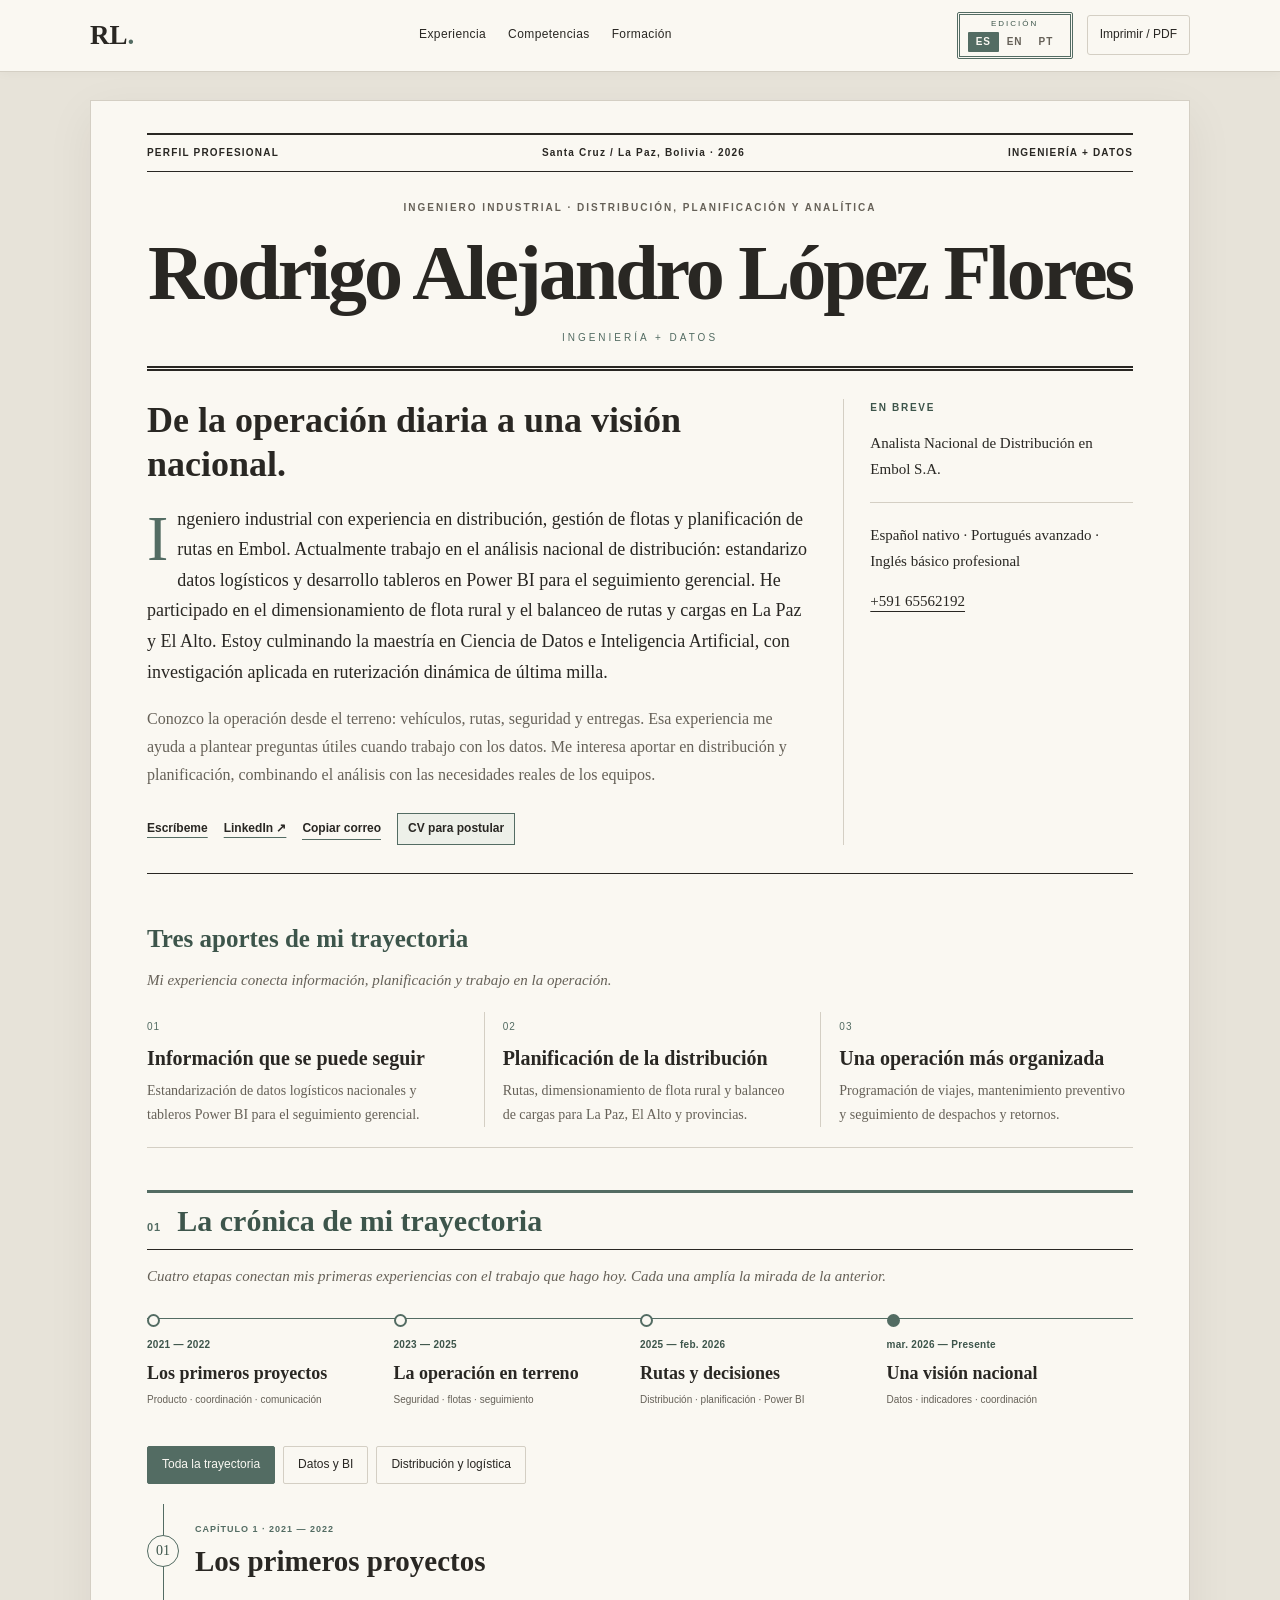
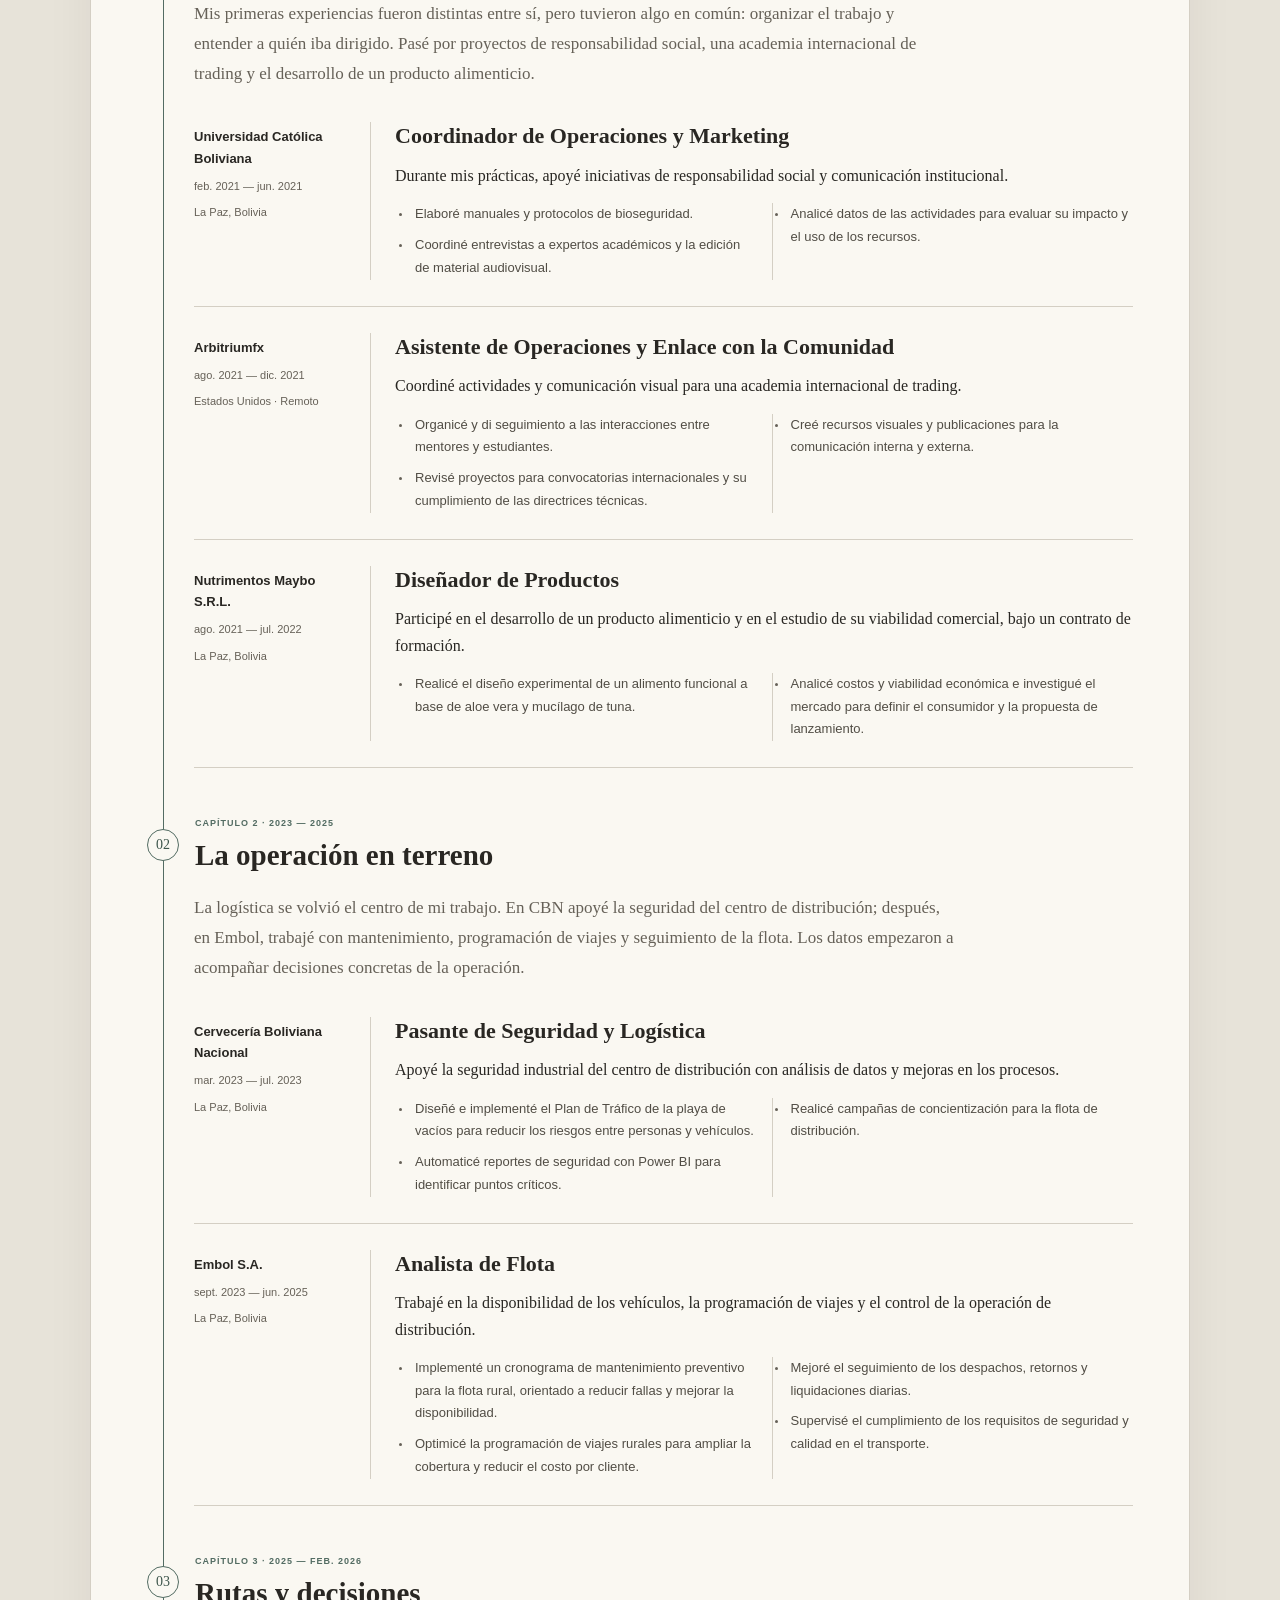
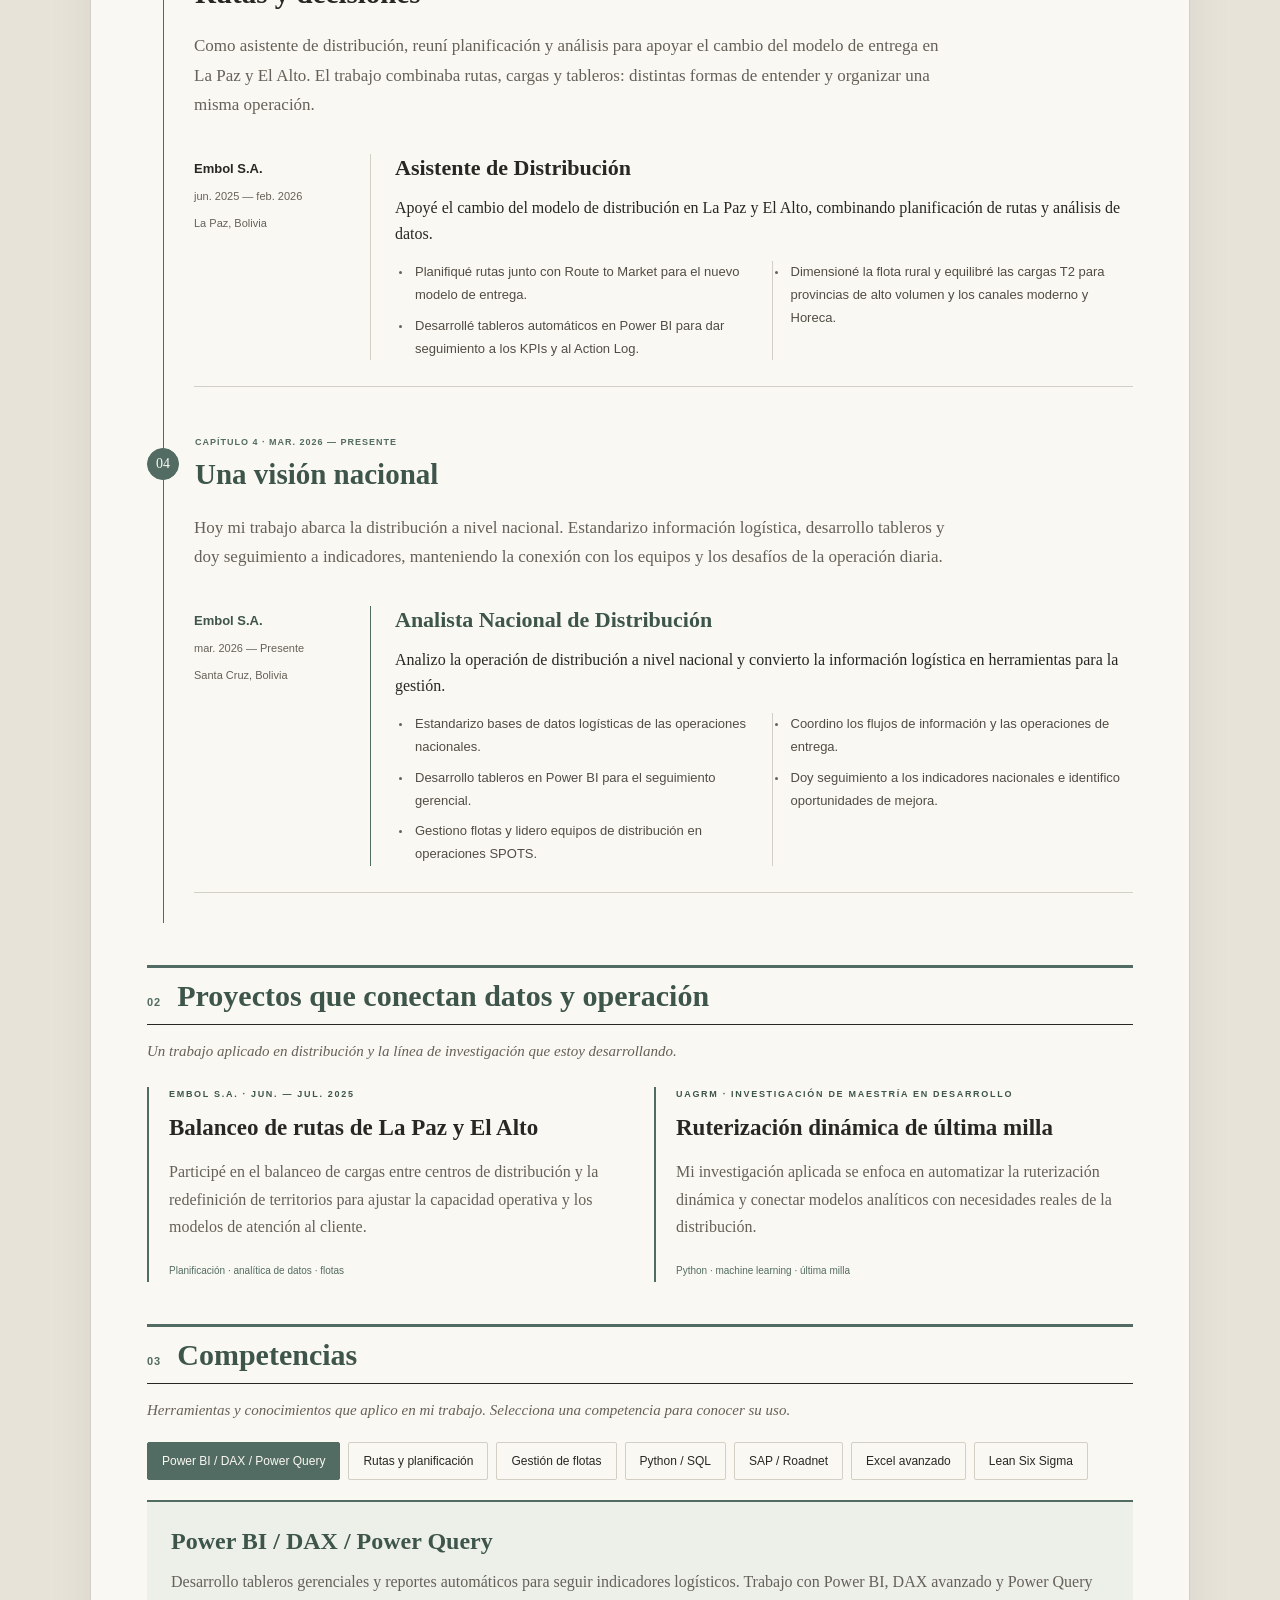
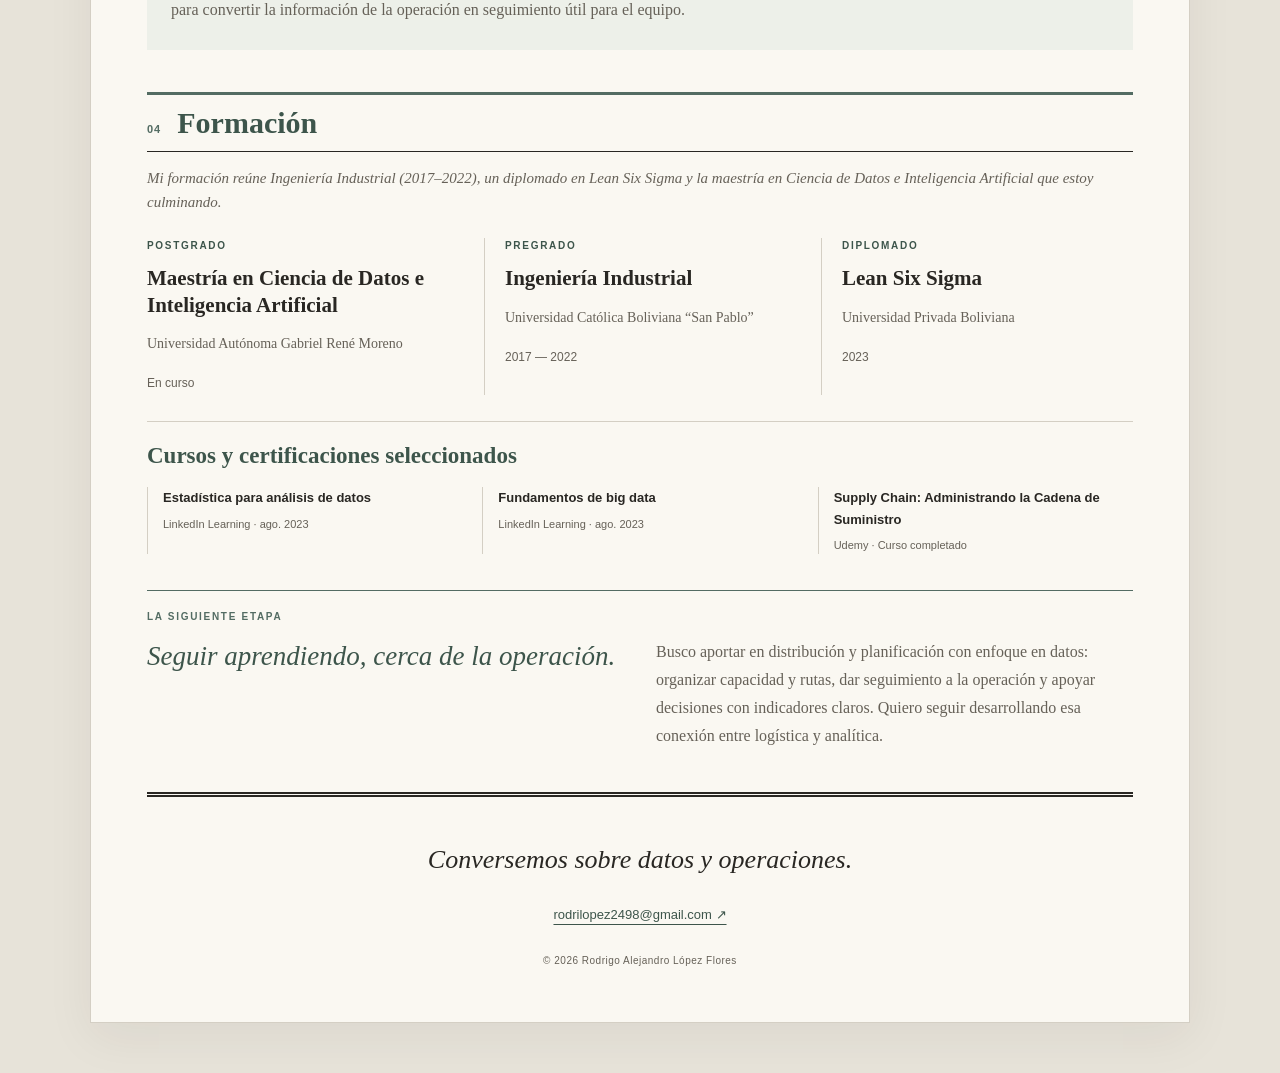
==== commit 69ed643f: "Strengthen logistics CV with LinkedIn projects and application PDFs" ====
--- a/index.html
+++ b/index.html
@@ -3,10 +3,11 @@
 <head>
 <meta charset="UTF-8">
 <meta name="viewport" content="width=device-width, initial-scale=1">
-<meta name="description" content="Rodrigo López Flores: ingeniería industrial, distribución e inteligencia de negocios.">
-<title>Rodrigo López Flores | CV</title>
-<link rel="stylesheet" href="styles.css?v=newspaper-story-7">
-<script src="app.js?v=newspaper-story-7" defer></script>
+<meta name="description" content="Rodrigo Alejandro López Flores: ingeniería industrial, distribución e inteligencia de negocios.">
+<title>Rodrigo Alejandro López Flores | CV</title>
+<link rel="stylesheet" href="styles.css?v=linkedin-profile-9">
+<script src="content.js?v=linkedin-profile-9" defer></script>
+<script src="app.js?v=linkedin-profile-9" defer></script>
 </head>
 <body>
 <a class="skip-link" href="#headline" data-key="skip">Ir al contenido</a>
@@ -17,16 +18,18 @@
 </nav>
 
 <main id="headline" tabindex="-1">
- <header><div class="edition"><span data-key="edition">PERFIL PROFESIONAL</span><span>Santa Cruz, Bolivia · 2026</span><span data-key="field">INGENIERÍA + DATOS</span></div>
- <div class="masthead"><p class="eyebrow" data-key="profession">Ingeniero industrial · Inteligencia de negocios</p><h1>Rodrigo López Flores</h1><p class="masthead-caption" data-key="field">INGENIERÍA + DATOS</p></div>
+ <header><div class="edition"><span data-key="edition">PERFIL PROFESIONAL</span><span>Santa Cruz / La Paz, Bolivia · 2026</span><span data-key="field">INGENIERÍA + DATOS</span></div>
+ <div class="masthead"><p class="eyebrow" data-key="profession">Ingeniero industrial · Inteligencia de negocios</p><h1>Rodrigo Alejandro López Flores</h1><p class="masthead-caption" data-key="field">INGENIERÍA + DATOS</p></div>
  <div class="intro-grid"><div><h2 data-key="headline">De la operación diaria a una visión nacional.</h2><p class="lead" data-key="intro"></p><p data-key="personal" class="personal"></p>
- <div class="contact"><a href="mailto:rodrilopez2498@gmail.com" data-key="email">Escríbeme</a><a href="https://www.linkedin.com/in/rodrigoalejandrol%C3%B3pezflores24" target="_blank" rel="noopener noreferrer">LinkedIn ↗</a><button type="button" id="copy" data-key="copy">Copiar correo</button></div></div>
+ <div class="contact"><a href="mailto:rodrilopez2498@gmail.com" data-key="email">Escríbeme</a><a href="https://www.linkedin.com/in/rodrigoalejandrol%C3%B3pezflores24" target="_blank" rel="noopener noreferrer">LinkedIn ↗</a><button type="button" id="copy" data-key="copy">Copiar correo</button><a class="application-link" href="cv.html" data-key="application">CV para postular</a></div></div>
  <aside><p class="eyebrow" data-key="brief">EN BREVE</p><p data-key="current"></p><hr><p data-key="languages"></p><a href="tel:+59165562192">+591 65562192</a><p class="print-email">rodrilopez2498@gmail.com</p></aside></div></header>
+ <aside class="contribution-box"><h2 data-key="valueTitle"></h2><p class="section-intro" data-key="valueIntro"></p><div id="contributions" class="contributions"></div></aside>
  <section id="experience"><div class="section-heading"><span>01</span><h2 data-key="storyTitle">La crónica de mi trayectoria</h2></div><p class="section-intro" data-key="experienceIntro"></p><ol id="timeline" class="timeline" aria-label="Recorrer los capítulos de mi trayectoria"></ol><div id="filters" class="filters" role="group" aria-label="Filtrar experiencia"></div><div id="roles"></div><p id="result-count" class="sr-only" aria-live="polite"></p></section>
- <section id="skills"><div class="section-heading"><span>02</span><h2 data-key="skills">Competencias</h2></div><p class="section-intro" data-key="skillsIntro"></p><div id="skill-buttons" class="skill-buttons" role="group" aria-label="Explorar competencias"></div><div id="skill-detail" class="skill-detail" aria-live="polite"></div></section>
- <section id="education"><div class="section-heading"><span>03</span><h2 data-key="education">Formación</h2></div><p class="section-intro" data-key="educationIntro"></p><div id="studies" class="studies"></div></section>
+ <section id="projects"><div class="section-heading"><span>02</span><h2 data-key="projectsTitle"></h2></div><p class="section-intro" data-key="projectsIntro"></p><div id="project-cards" class="project-cards"></div></section>
+ <section id="skills"><div class="section-heading"><span>03</span><h2 data-key="skills">Competencias</h2></div><p class="section-intro" data-key="skillsIntro"></p><div id="skill-buttons" class="skill-buttons" role="group" aria-label="Explorar competencias"></div><div id="skill-detail" class="skill-detail" aria-live="polite"></div></section>
+ <section id="education"><div class="section-heading"><span>04</span><h2 data-key="education">Formación</h2></div><p class="section-intro" data-key="educationIntro"></p><div id="studies" class="studies"></div><div class="certifications"><h3 data-key="certificationsTitle"></h3><ul id="certificates"></ul></div></section>
  <aside class="next-chapter"><p class="eyebrow" data-key="nextLabel"></p><h2 data-key="nextTitle"></h2><p data-key="nextText"></p></aside>
- <footer><p data-key="closing"></p><a href="mailto:rodrilopez2498@gmail.com">rodrilopez2498@gmail.com ↗</a><p class="copyright">© 2026 Rodrigo López Flores</p></footer>
+ <footer><p data-key="closing"></p><a href="mailto:rodrilopez2498@gmail.com">rodrilopez2498@gmail.com ↗</a><p class="copyright">© 2026 Rodrigo Alejandro López Flores</p></footer>
 </main>
 <div id="status" class="toast" role="status" aria-live="polite"></div>
 </body>
--- a/styles.css
+++ b/styles.css
@@ -278,3 +278,26 @@
   .next-chapter>p:last-child { font-size: 10pt; }
 
 }
+/* Concrete contributions and projects accompany the career narrative. */
+.contact .application-link{border:1px solid var(--accent);padding:5px 10px;text-decoration:none;background:var(--accent-soft)}
+.contribution-box{margin-top:30px;padding:20px 0;border-bottom:1px solid var(--line)}
+.contribution-box>h2{font-size:25px;color:var(--accent-deep);margin-bottom:7px}
+.contributions{display:grid;grid-template-columns:repeat(3,1fr);gap:24px;margin-top:20px}
+.contribution{border-left:1px solid var(--line);padding-left:18px}
+.contribution:first-child{border-left:0;padding-left:0}
+.contribution-number{font-size:10px;letter-spacing:1px;color:var(--accent)}
+.contribution h3{font-size:20px;margin:8px 0}
+.contribution p{font:14px/1.7 Georgia,serif;color:var(--muted);margin:0}
+.project-cards{display:grid;grid-template-columns:1fr 1fr;gap:28px;margin-top:24px}
+.project-card{border-left:2px solid var(--accent);padding-left:20px}
+.project-card .eyebrow{font-size:9px;margin-top:0;color:var(--accent-deep)}
+.project-card h3{font-size:23px}
+.project-card>p:not(.eyebrow){font:16px/1.7 Georgia,serif;color:var(--muted)}
+.project-card small{font-size:10px;color:var(--accent)}
+.certifications{border-top:1px solid var(--line);margin-top:26px;padding-top:20px}
+.certifications h3{font-size:23px;color:var(--accent-deep)}
+.certifications ul{list-style:none;display:grid;grid-template-columns:repeat(3,1fr);gap:20px;padding:0}
+.certifications li{border-left:1px solid var(--line);padding-left:15px;font-size:13px}
+.certifications span{display:block;font-size:11px;color:var(--muted);margin-top:6px}
+@media(max-width:760px){.contributions,.project-cards,.certifications ul{grid-template-columns:1fr}.contribution,.contribution:first-child{border-left:1px solid var(--line);padding-left:15px}}
+@media print{.contribution-box{display:none}.project-cards{grid-template-columns:1fr 1fr}.project-card{break-inside:avoid}.project-card h3{font-size:14pt}.project-card>p:not(.eyebrow){font-size:9pt}.certifications{break-inside:avoid}.certifications h3{font-size:14pt}.certifications ul{grid-template-columns:repeat(3,1fr)}.certifications li{font-size:9pt}.certifications span{font-size:8pt}}
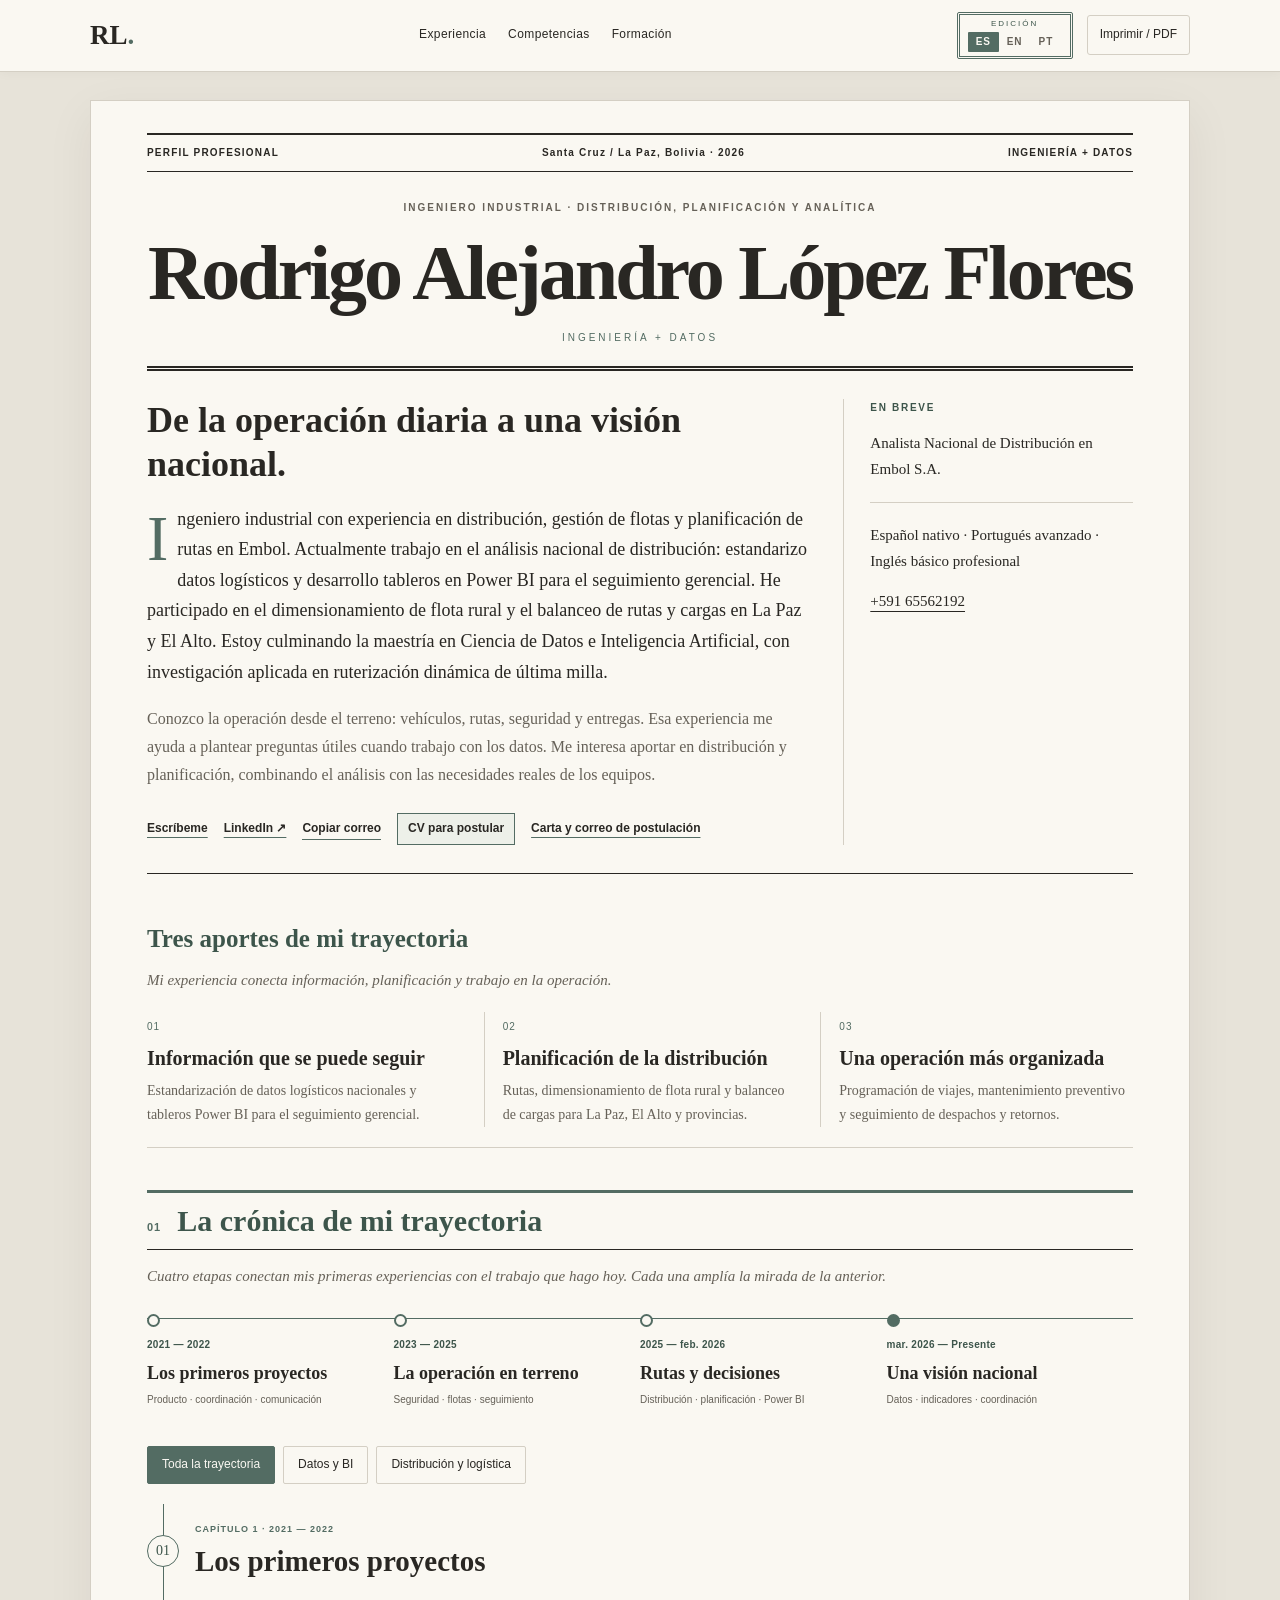
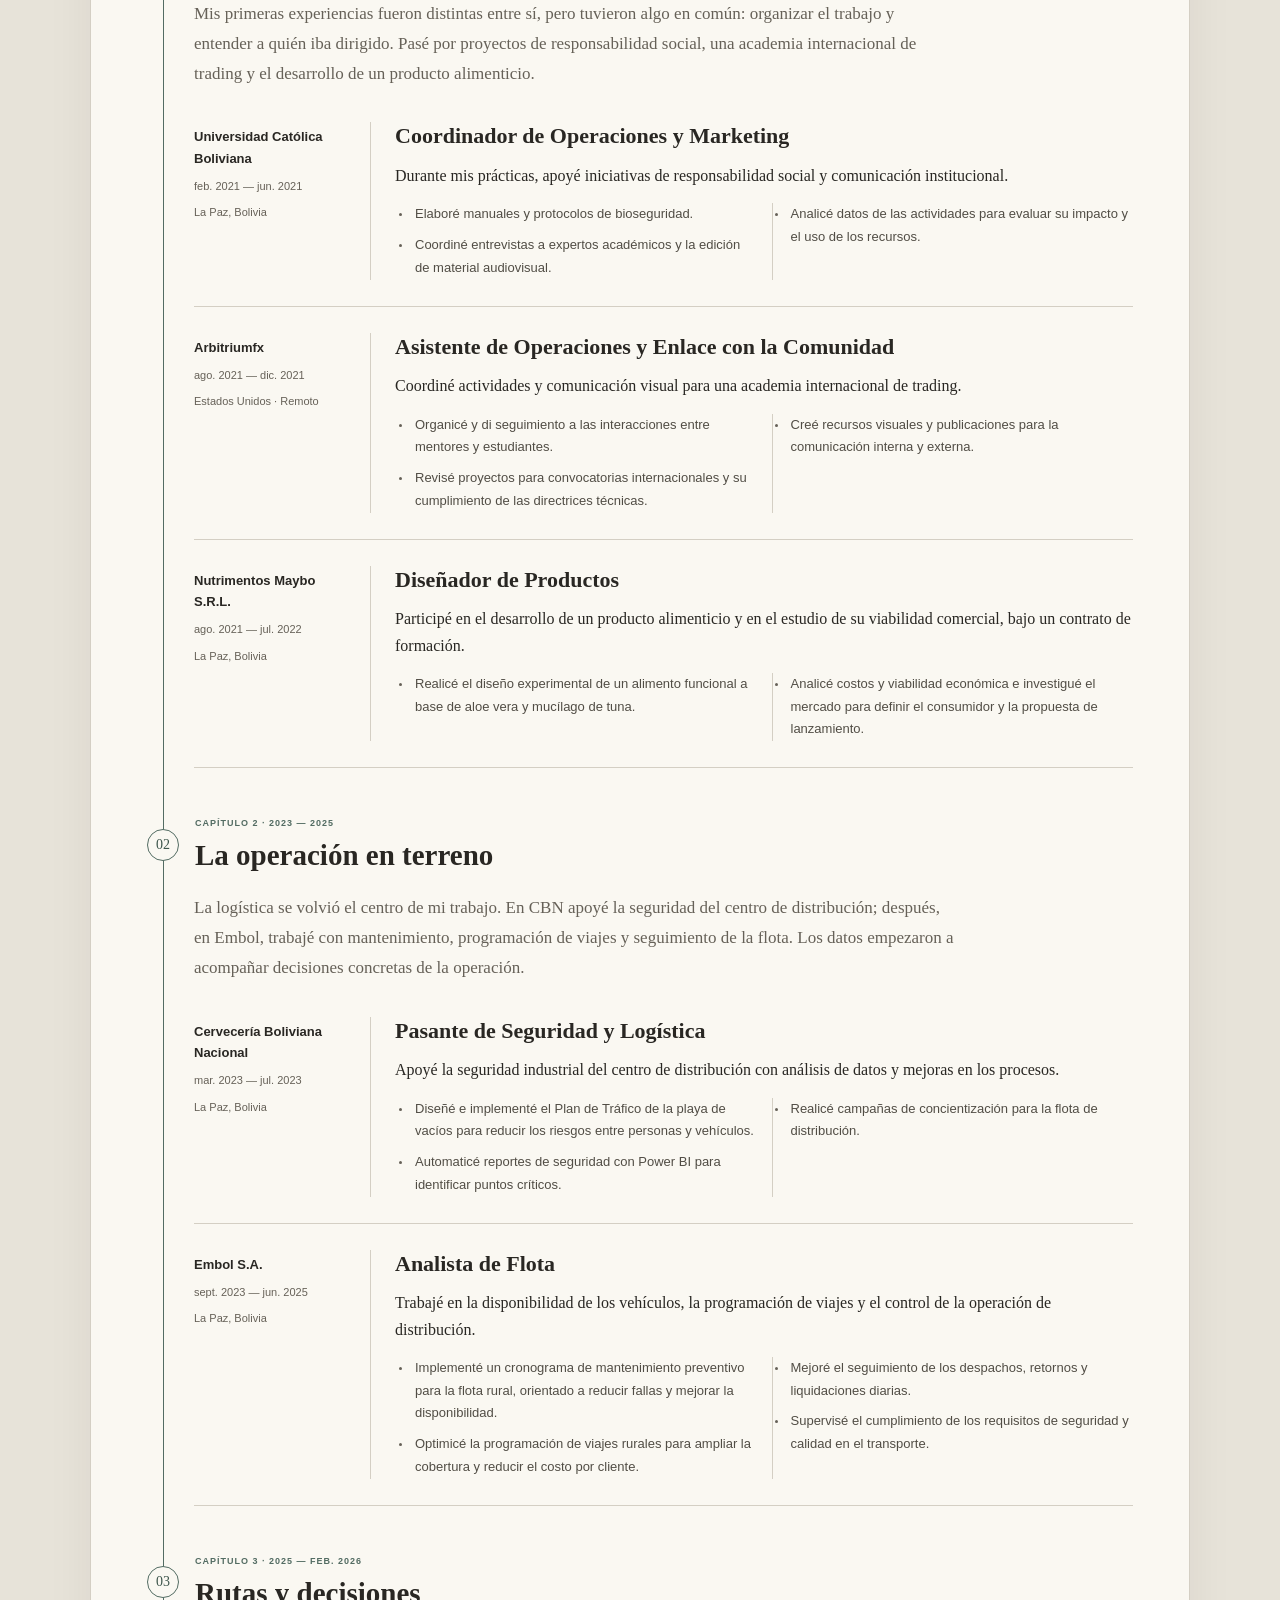
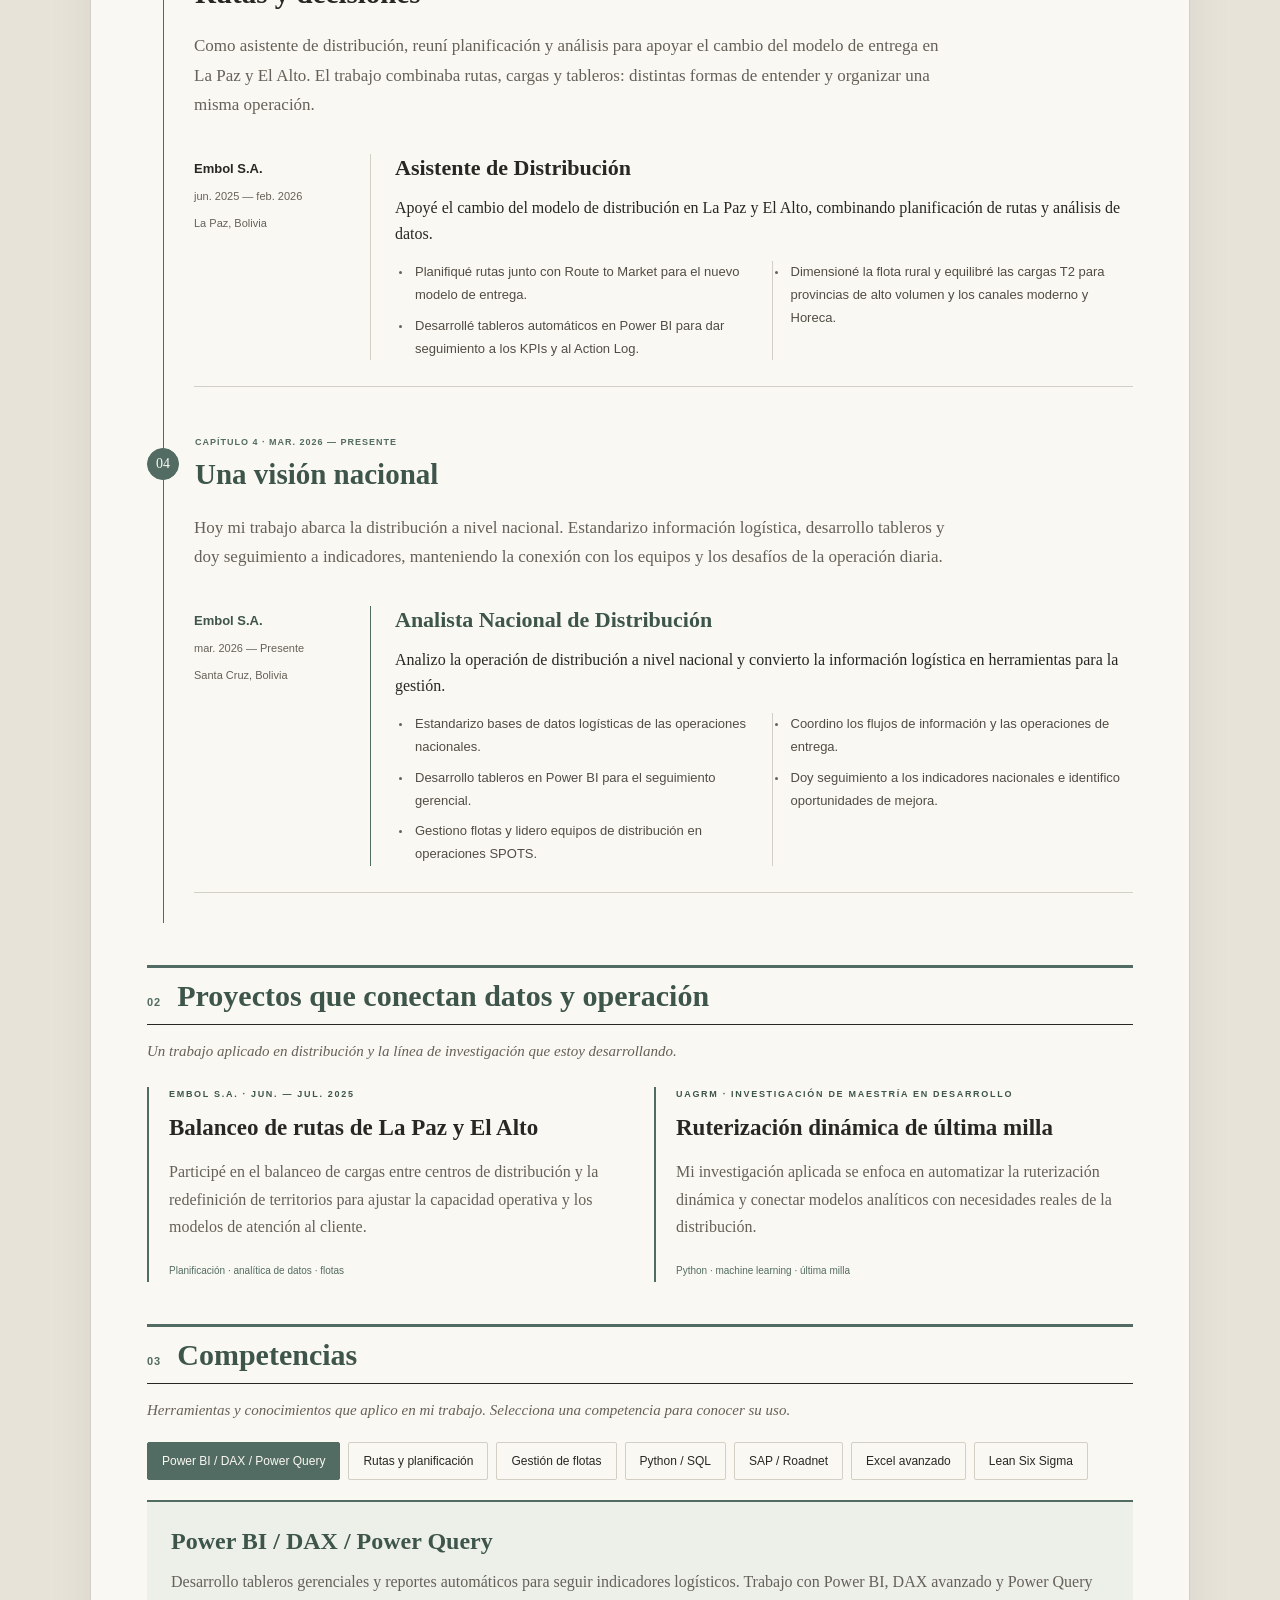
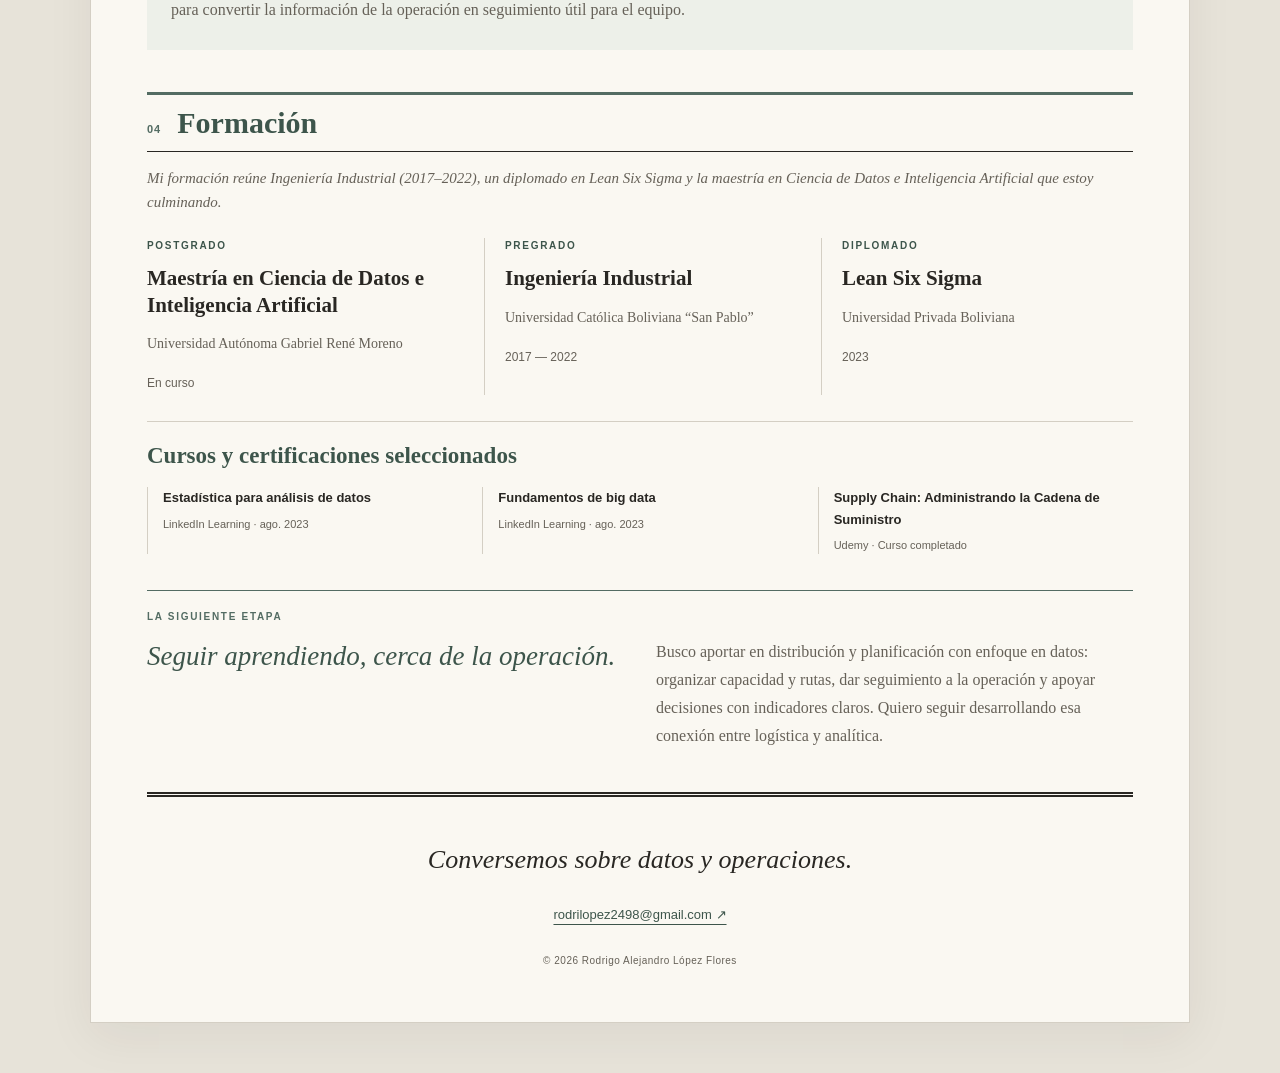
==== commit 552c13b7: "Add multilingual cover letters and reusable application emails" ====
--- a/index.html
+++ b/index.html
@@ -5,9 +5,9 @@
 <meta name="viewport" content="width=device-width, initial-scale=1">
 <meta name="description" content="Rodrigo Alejandro López Flores: ingeniería industrial, distribución e inteligencia de negocios.">
 <title>Rodrigo Alejandro López Flores | CV</title>
-<link rel="stylesheet" href="styles.css?v=linkedin-profile-9">
-<script src="content.js?v=linkedin-profile-9" defer></script>
-<script src="app.js?v=linkedin-profile-9" defer></script>
+<link rel="stylesheet" href="styles.css?v=application-kit-10">
+<script src="content.js?v=application-kit-10" defer></script>
+<script src="app.js?v=application-kit-10" defer></script>
 </head>
 <body>
 <a class="skip-link" href="#headline" data-key="skip">Ir al contenido</a>
@@ -21,7 +21,7 @@
  <header><div class="edition"><span data-key="edition">PERFIL PROFESIONAL</span><span>Santa Cruz / La Paz, Bolivia · 2026</span><span data-key="field">INGENIERÍA + DATOS</span></div>
  <div class="masthead"><p class="eyebrow" data-key="profession">Ingeniero industrial · Inteligencia de negocios</p><h1>Rodrigo Alejandro López Flores</h1><p class="masthead-caption" data-key="field">INGENIERÍA + DATOS</p></div>
  <div class="intro-grid"><div><h2 data-key="headline">De la operación diaria a una visión nacional.</h2><p class="lead" data-key="intro"></p><p data-key="personal" class="personal"></p>
- <div class="contact"><a href="mailto:rodrilopez2498@gmail.com" data-key="email">Escríbeme</a><a href="https://www.linkedin.com/in/rodrigoalejandrol%C3%B3pezflores24" target="_blank" rel="noopener noreferrer">LinkedIn ↗</a><button type="button" id="copy" data-key="copy">Copiar correo</button><a class="application-link" href="cv.html" data-key="application">CV para postular</a></div></div>
+ <div class="contact"><a href="mailto:rodrilopez2498@gmail.com" data-key="email">Escríbeme</a><a href="https://www.linkedin.com/in/rodrigoalejandrol%C3%B3pezflores24" target="_blank" rel="noopener noreferrer">LinkedIn ↗</a><button type="button" id="copy" data-key="copy">Copiar correo</button><a class="application-link" href="cv.html" data-key="application">CV para postular</a><a href="postulacion.html" data-key="applicationKit">Carta y correo de postulación</a></div></div>
  <aside><p class="eyebrow" data-key="brief">EN BREVE</p><p data-key="current"></p><hr><p data-key="languages"></p><a href="tel:+59165562192">+591 65562192</a><p class="print-email">rodrilopez2498@gmail.com</p></aside></div></header>
  <aside class="contribution-box"><h2 data-key="valueTitle"></h2><p class="section-intro" data-key="valueIntro"></p><div id="contributions" class="contributions"></div></aside>
  <section id="experience"><div class="section-heading"><span>01</span><h2 data-key="storyTitle">La crónica de mi trayectoria</h2></div><p class="section-intro" data-key="experienceIntro"></p><ol id="timeline" class="timeline" aria-label="Recorrer los capítulos de mi trayectoria"></ol><div id="filters" class="filters" role="group" aria-label="Filtrar experiencia"></div><div id="roles"></div><p id="result-count" class="sr-only" aria-live="polite"></p></section>
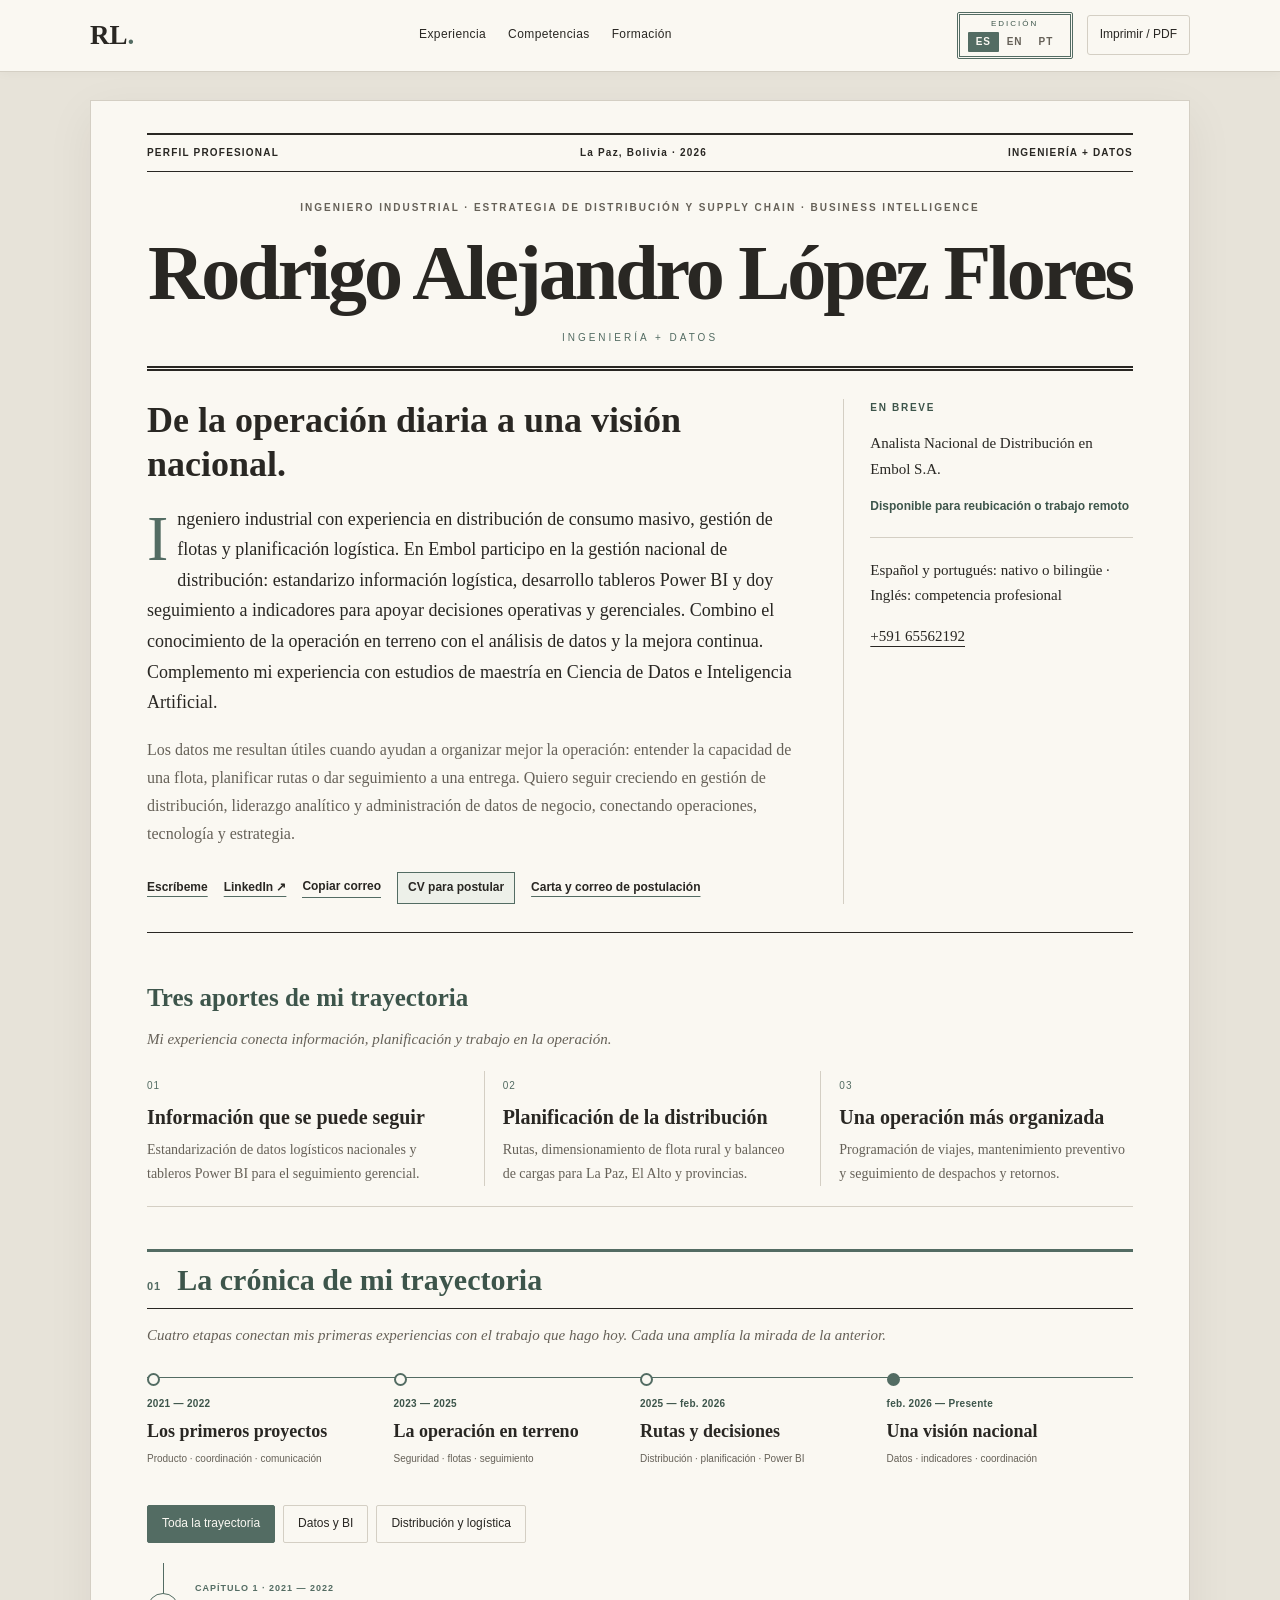
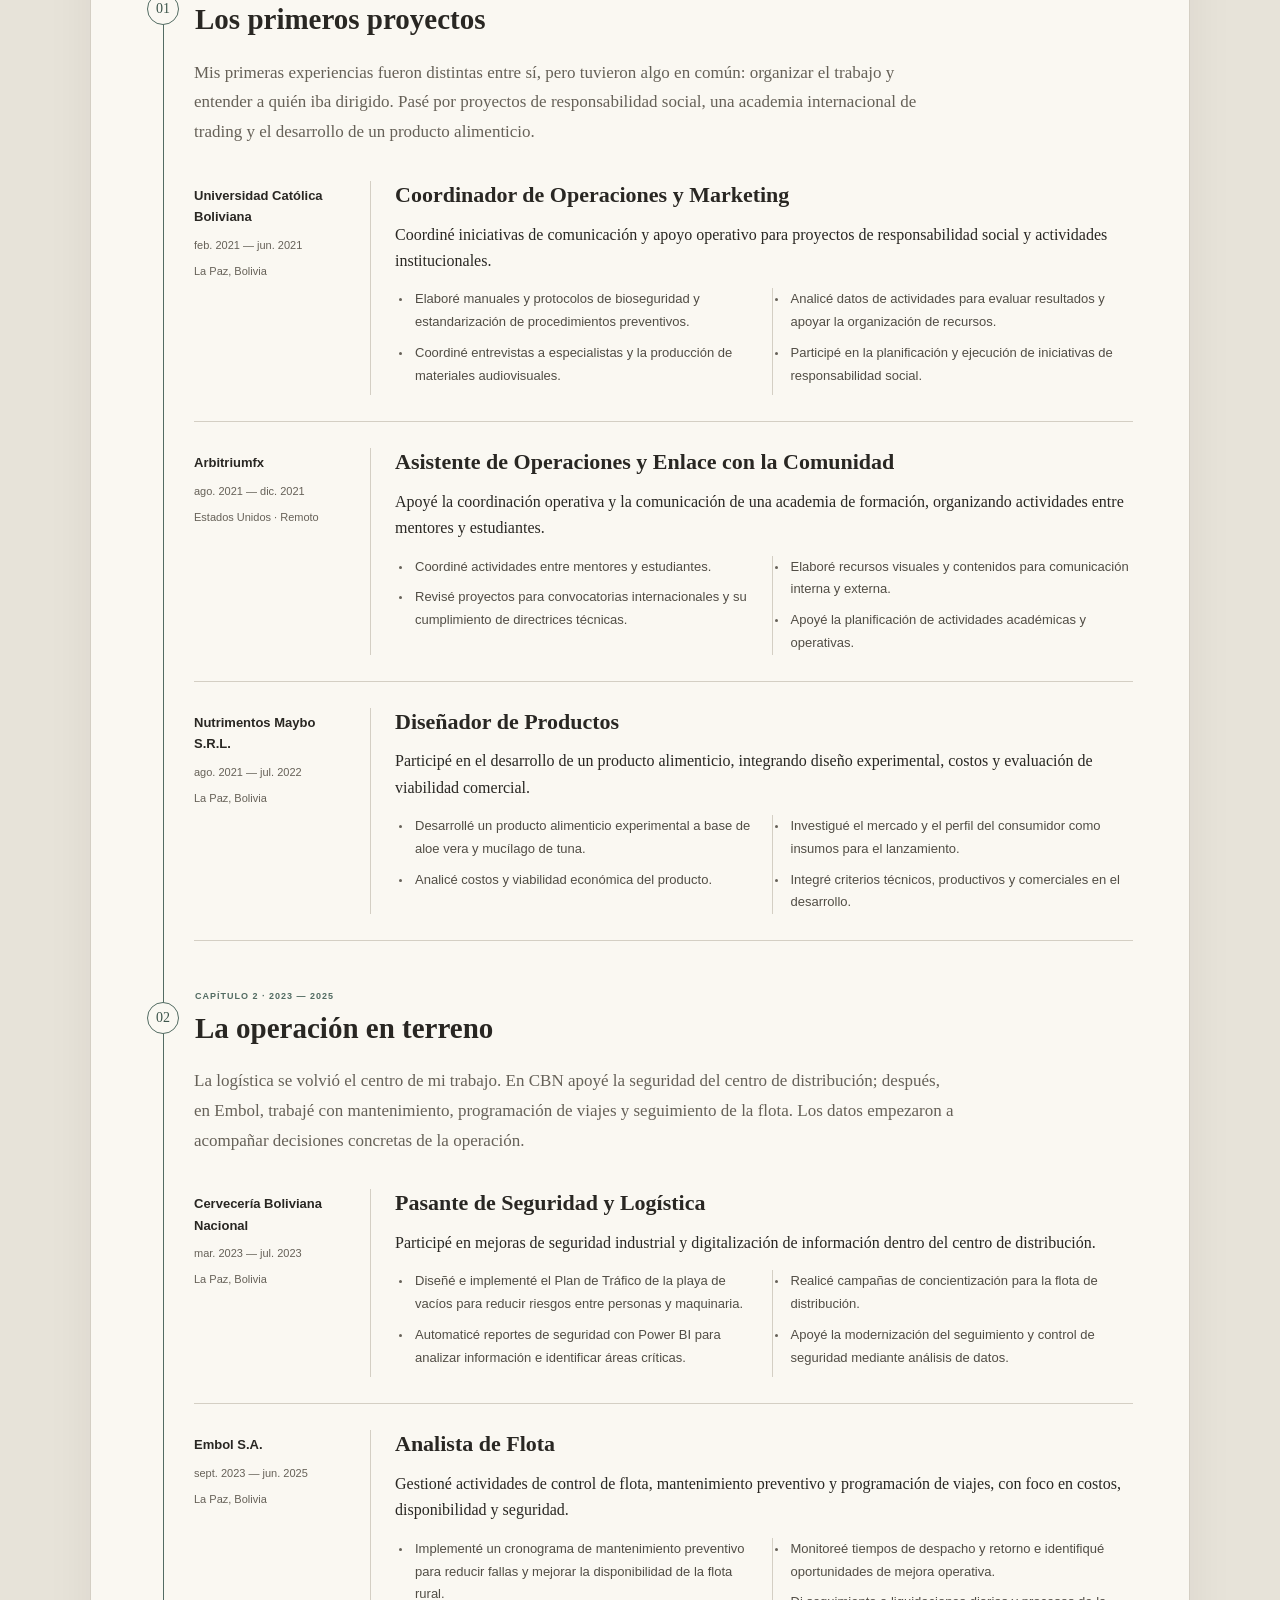
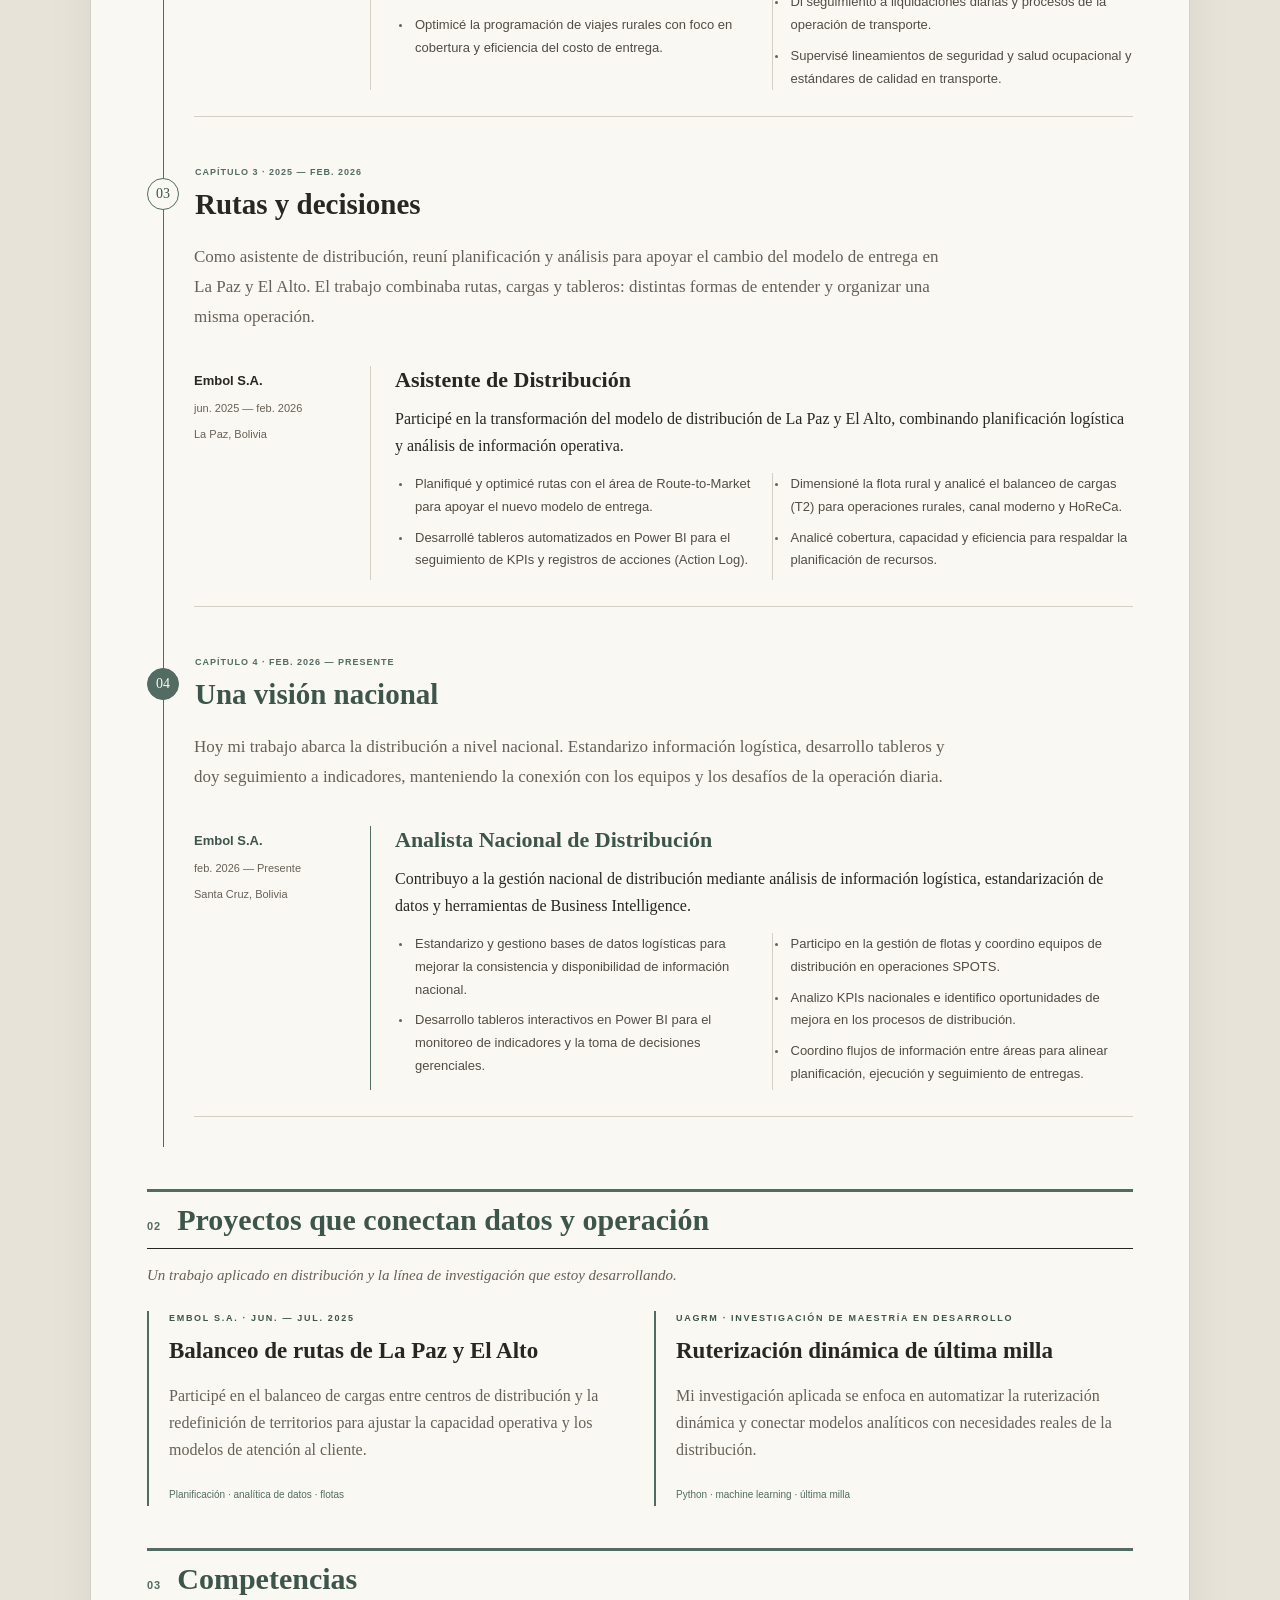
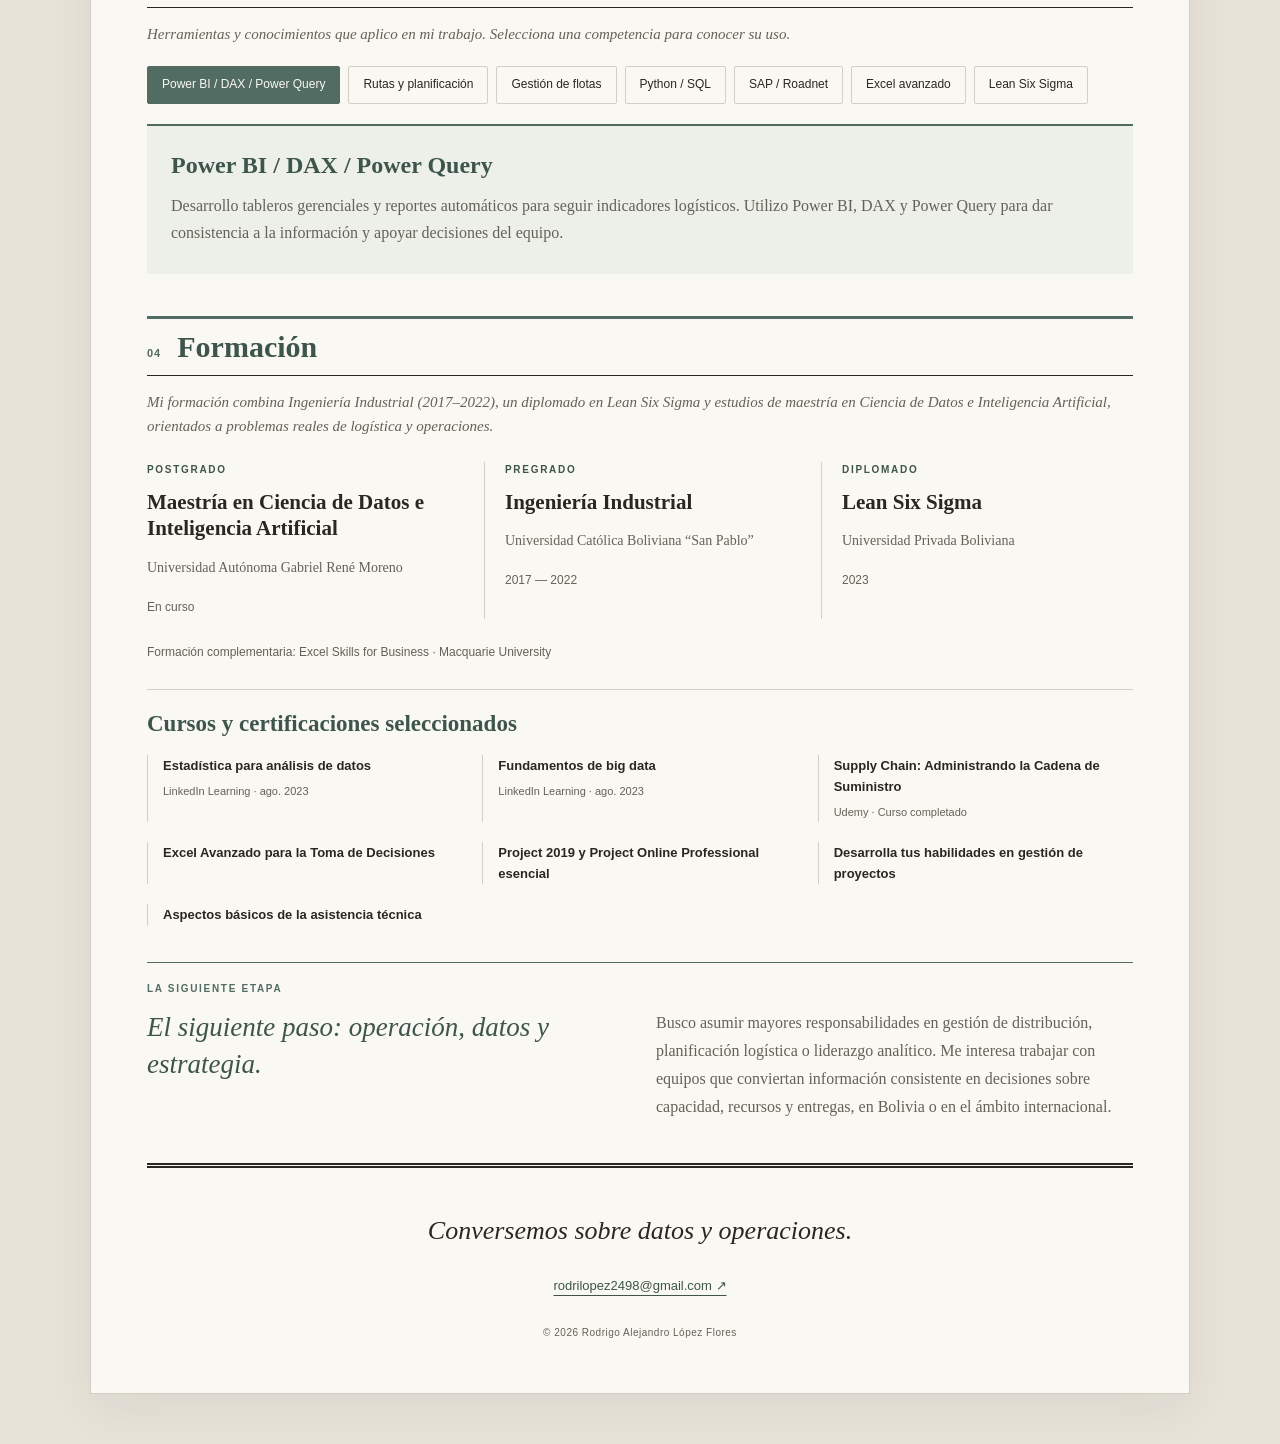
==== commit 182c72dc: "Align CV and application documents with updated LinkedIn PDF" ====
--- a/index.html
+++ b/index.html
@@ -5,9 +5,9 @@
 <meta name="viewport" content="width=device-width, initial-scale=1">
 <meta name="description" content="Rodrigo Alejandro López Flores: ingeniería industrial, distribución e inteligencia de negocios.">
 <title>Rodrigo Alejandro López Flores | CV</title>
-<link rel="stylesheet" href="styles.css?v=application-kit-10">
-<script src="content.js?v=application-kit-10" defer></script>
-<script src="app.js?v=application-kit-10" defer></script>
+<link rel="stylesheet" href="styles.css?v=profile-pdf-11">
+<script src="content.js?v=profile-pdf-11" defer></script>
+<script src="app.js?v=profile-pdf-11" defer></script>
 </head>
 <body>
 <a class="skip-link" href="#headline" data-key="skip">Ir al contenido</a>
@@ -18,16 +18,16 @@
 </nav>
 
 <main id="headline" tabindex="-1">
- <header><div class="edition"><span data-key="edition">PERFIL PROFESIONAL</span><span>Santa Cruz / La Paz, Bolivia · 2026</span><span data-key="field">INGENIERÍA + DATOS</span></div>
+ <header><div class="edition"><span data-key="edition">PERFIL PROFESIONAL</span><span>La Paz, Bolivia · 2026</span><span data-key="field">INGENIERÍA + DATOS</span></div>
  <div class="masthead"><p class="eyebrow" data-key="profession">Ingeniero industrial · Inteligencia de negocios</p><h1>Rodrigo Alejandro López Flores</h1><p class="masthead-caption" data-key="field">INGENIERÍA + DATOS</p></div>
  <div class="intro-grid"><div><h2 data-key="headline">De la operación diaria a una visión nacional.</h2><p class="lead" data-key="intro"></p><p data-key="personal" class="personal"></p>
  <div class="contact"><a href="mailto:rodrilopez2498@gmail.com" data-key="email">Escríbeme</a><a href="https://www.linkedin.com/in/rodrigoalejandrol%C3%B3pezflores24" target="_blank" rel="noopener noreferrer">LinkedIn ↗</a><button type="button" id="copy" data-key="copy">Copiar correo</button><a class="application-link" href="cv.html" data-key="application">CV para postular</a><a href="postulacion.html" data-key="applicationKit">Carta y correo de postulación</a></div></div>
- <aside><p class="eyebrow" data-key="brief">EN BREVE</p><p data-key="current"></p><hr><p data-key="languages"></p><a href="tel:+59165562192">+591 65562192</a><p class="print-email">rodrilopez2498@gmail.com</p></aside></div></header>
+ <aside><p class="eyebrow" data-key="brief">EN BREVE</p><p data-key="current"></p><p class="availability" data-key="availability"></p><hr><p data-key="languages"></p><a href="tel:+59165562192">+591 65562192</a><p class="print-email">rodrilopez2498@gmail.com</p></aside></div></header>
  <aside class="contribution-box"><h2 data-key="valueTitle"></h2><p class="section-intro" data-key="valueIntro"></p><div id="contributions" class="contributions"></div></aside>
  <section id="experience"><div class="section-heading"><span>01</span><h2 data-key="storyTitle">La crónica de mi trayectoria</h2></div><p class="section-intro" data-key="experienceIntro"></p><ol id="timeline" class="timeline" aria-label="Recorrer los capítulos de mi trayectoria"></ol><div id="filters" class="filters" role="group" aria-label="Filtrar experiencia"></div><div id="roles"></div><p id="result-count" class="sr-only" aria-live="polite"></p></section>
  <section id="projects"><div class="section-heading"><span>02</span><h2 data-key="projectsTitle"></h2></div><p class="section-intro" data-key="projectsIntro"></p><div id="project-cards" class="project-cards"></div></section>
  <section id="skills"><div class="section-heading"><span>03</span><h2 data-key="skills">Competencias</h2></div><p class="section-intro" data-key="skillsIntro"></p><div id="skill-buttons" class="skill-buttons" role="group" aria-label="Explorar competencias"></div><div id="skill-detail" class="skill-detail" aria-live="polite"></div></section>
- <section id="education"><div class="section-heading"><span>04</span><h2 data-key="education">Formación</h2></div><p class="section-intro" data-key="educationIntro"></p><div id="studies" class="studies"></div><div class="certifications"><h3 data-key="certificationsTitle"></h3><ul id="certificates"></ul></div></section>
+ <section id="education"><div class="section-heading"><span>04</span><h2 data-key="education">Formación</h2></div><p class="section-intro" data-key="educationIntro"></p><div id="studies" class="studies"></div><p id="supplementary-training" class="supplementary-training"></p><div class="certifications"><h3 data-key="certificationsTitle"></h3><ul id="certificates"></ul></div></section>
  <aside class="next-chapter"><p class="eyebrow" data-key="nextLabel"></p><h2 data-key="nextTitle"></h2><p data-key="nextText"></p></aside>
  <footer><p data-key="closing"></p><a href="mailto:rodrilopez2498@gmail.com">rodrilopez2498@gmail.com ↗</a><p class="copyright">© 2026 Rodrigo Alejandro López Flores</p></footer>
 </main>
--- a/styles.css
+++ b/styles.css
@@ -301,3 +301,6 @@
 .certifications span{display:block;font-size:11px;color:var(--muted);margin-top:6px}
 @media(max-width:760px){.contributions,.project-cards,.certifications ul{grid-template-columns:1fr}.contribution,.contribution:first-child{border-left:1px solid var(--line);padding-left:15px}}
 @media print{.contribution-box{display:none}.project-cards{grid-template-columns:1fr 1fr}.project-card{break-inside:avoid}.project-card h3{font-size:14pt}.project-card>p:not(.eyebrow){font-size:9pt}.certifications{break-inside:avoid}.certifications h3{font-size:14pt}.certifications ul{grid-template-columns:repeat(3,1fr)}.certifications li{font-size:9pt}.certifications span{font-size:8pt}}
+
+.availability{font:600 12px/1.6 Arial,sans-serif;color:var(--accent-deep)}
+.supplementary-training{font-size:12px;color:var(--muted);margin-top:24px}
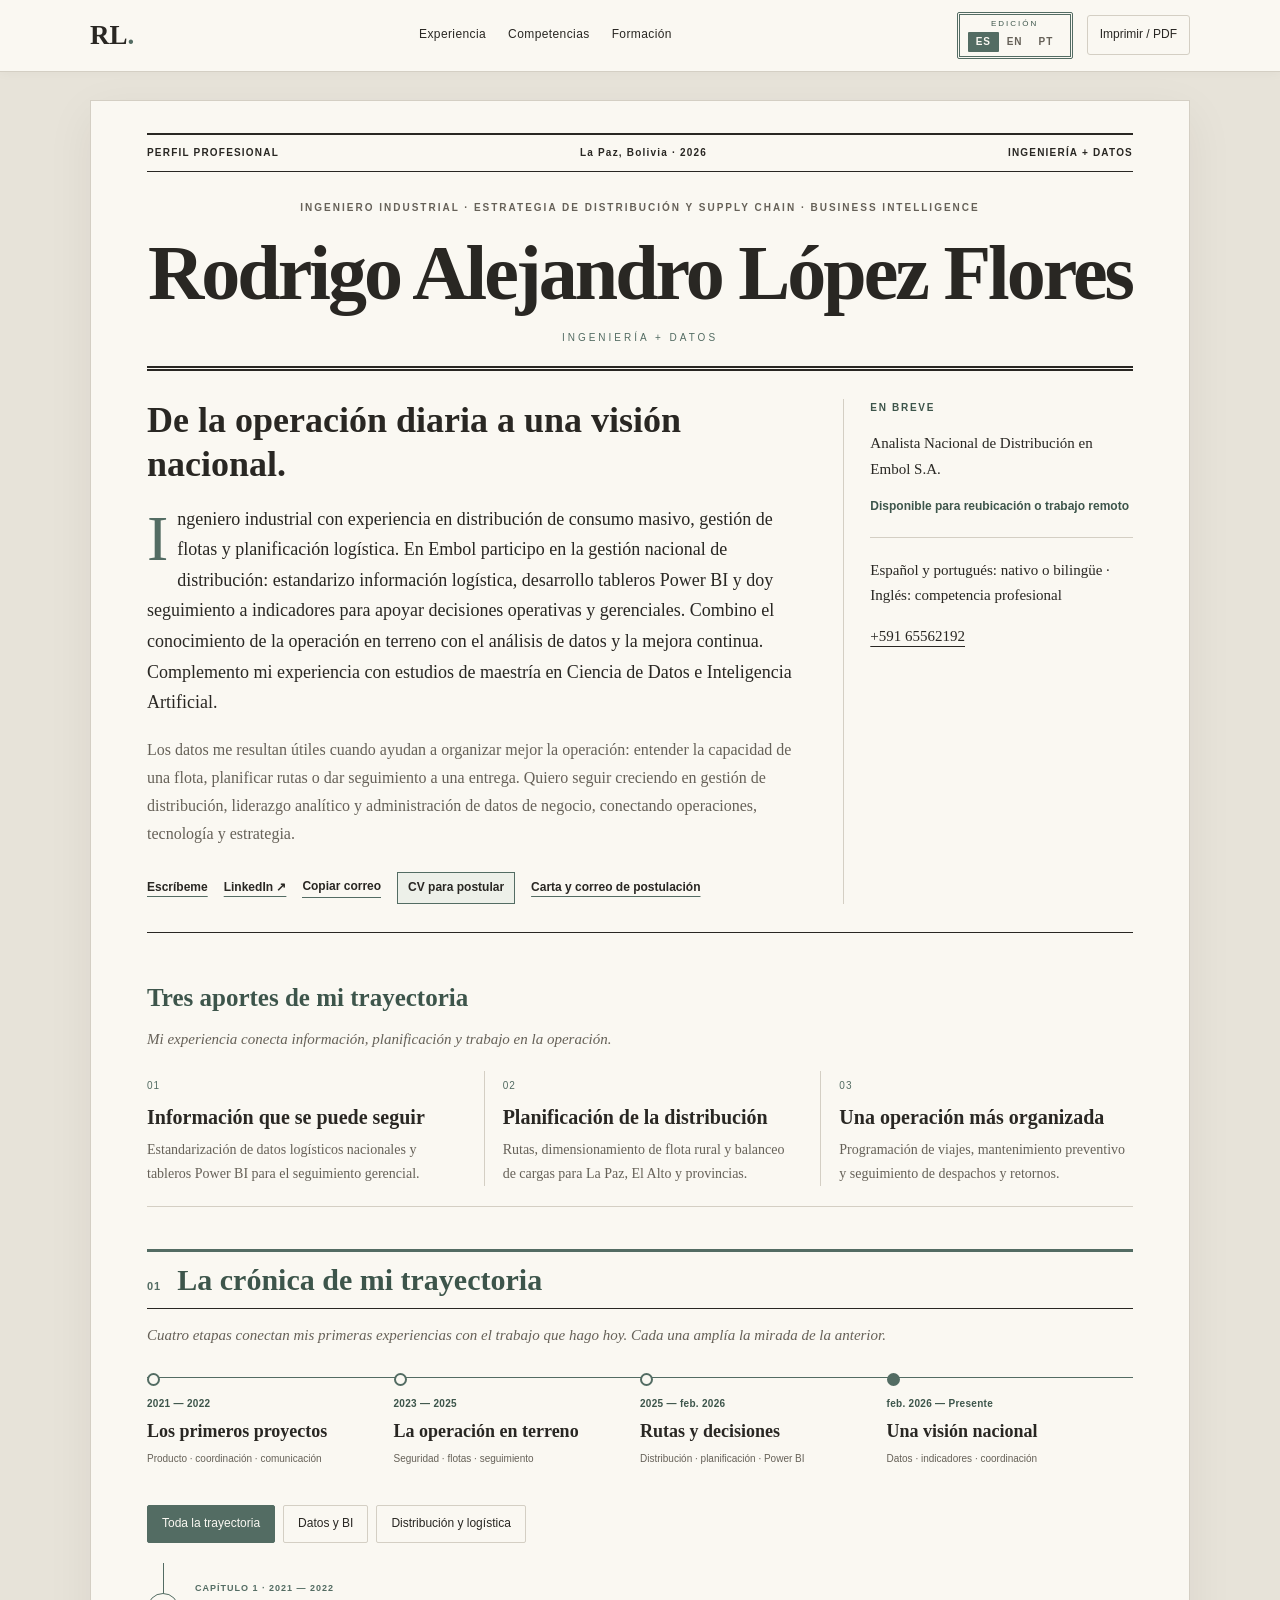
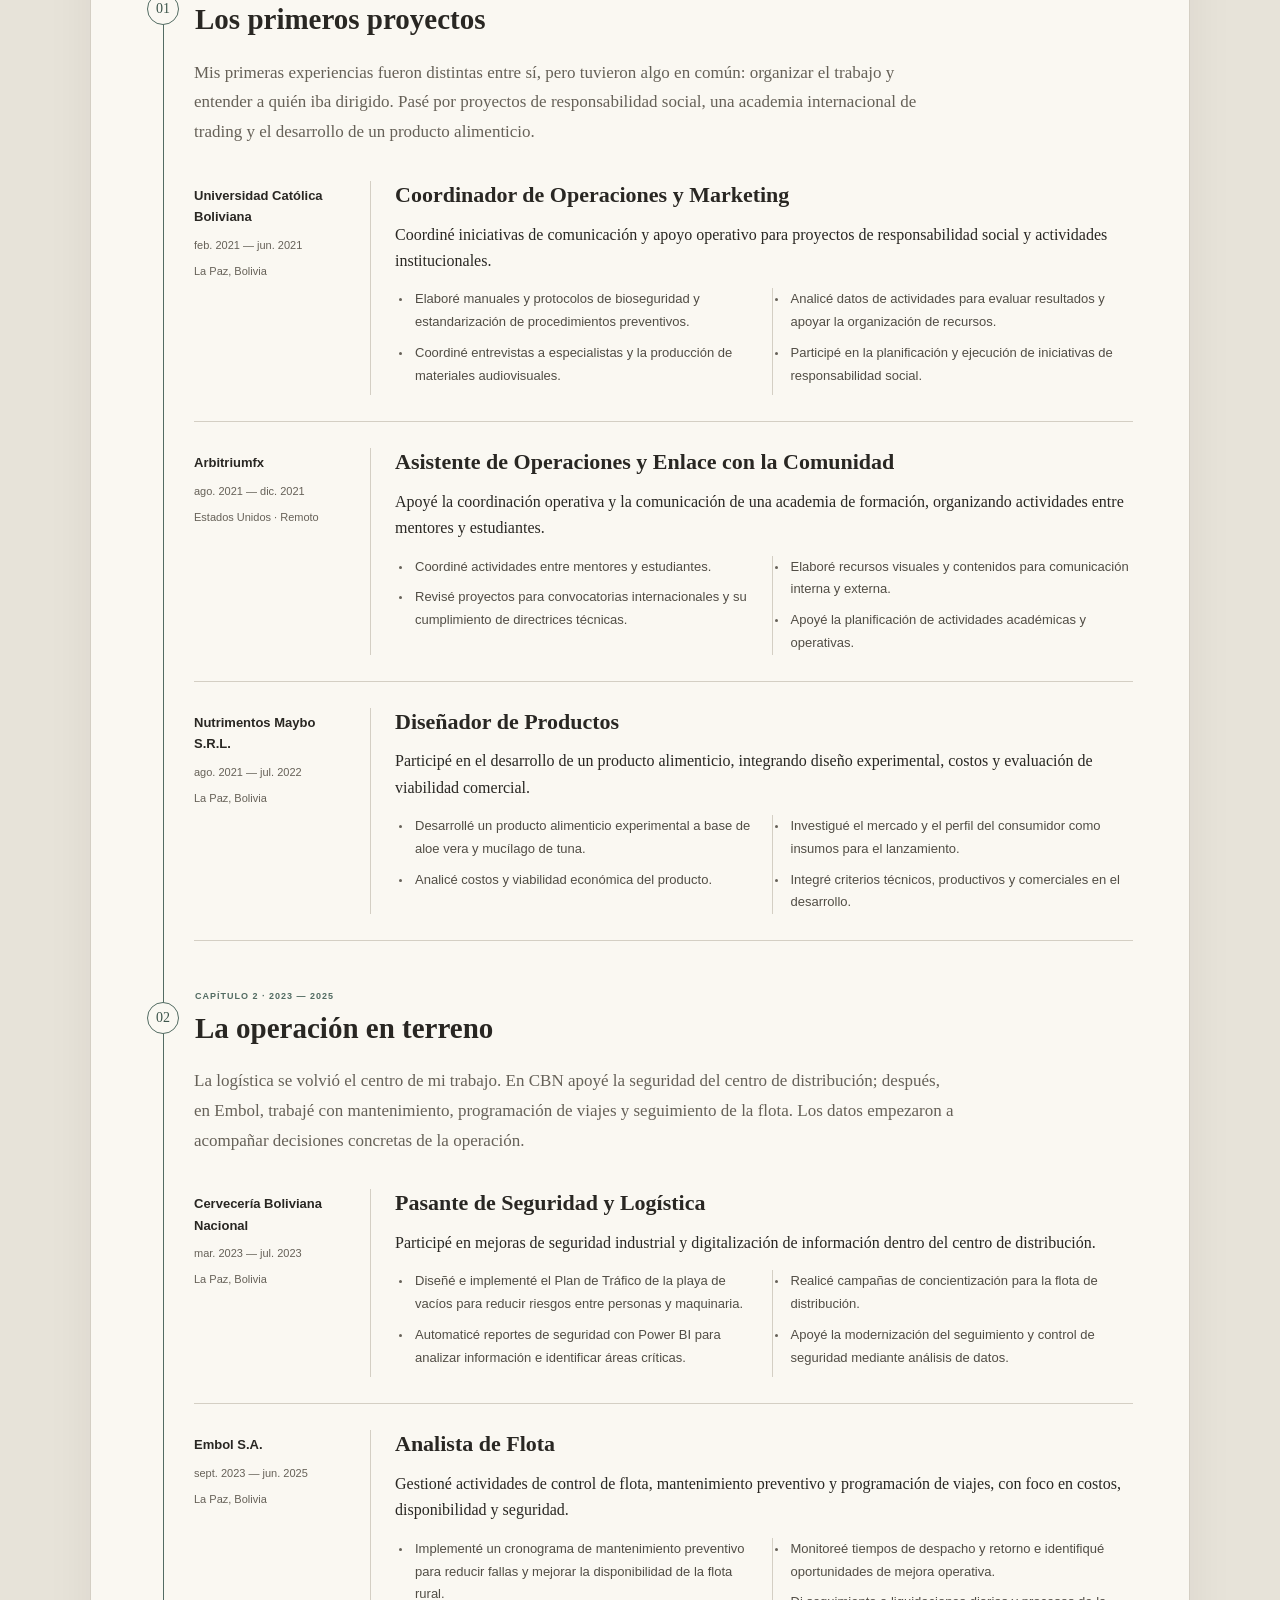
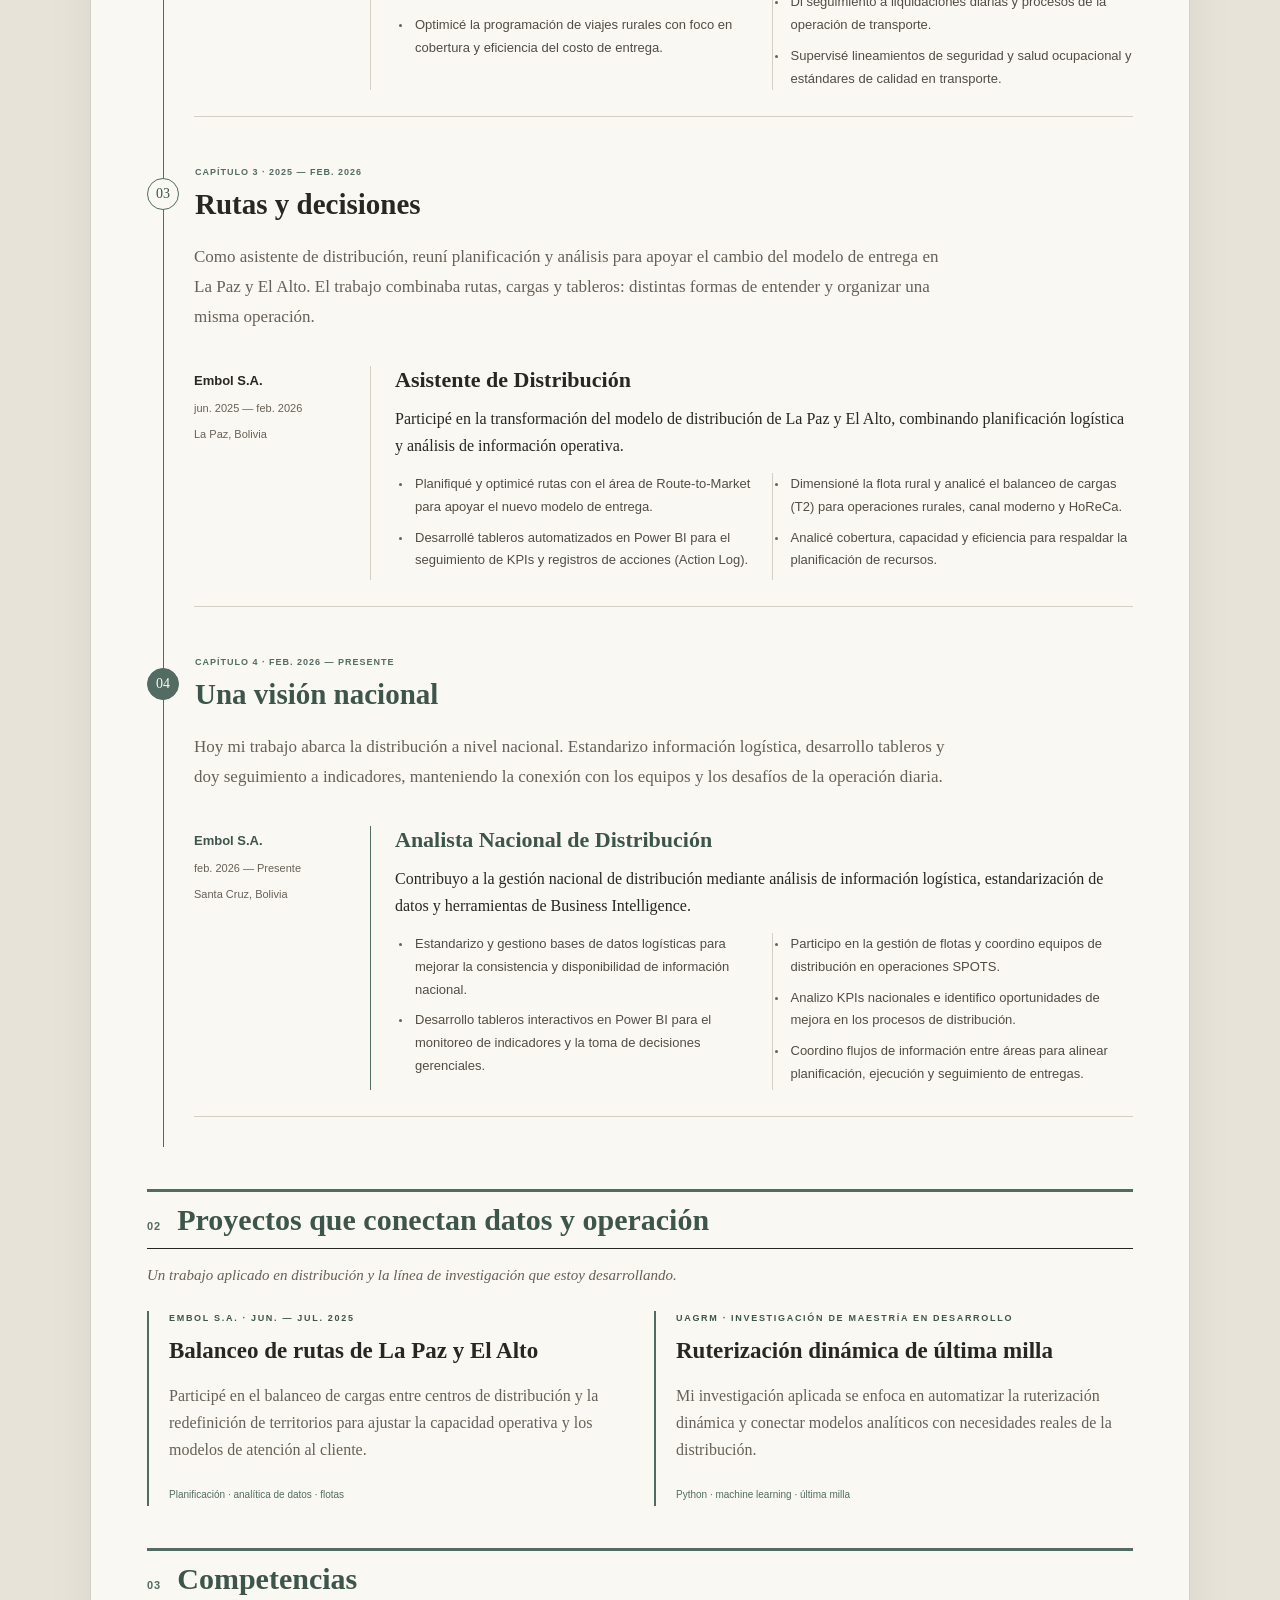
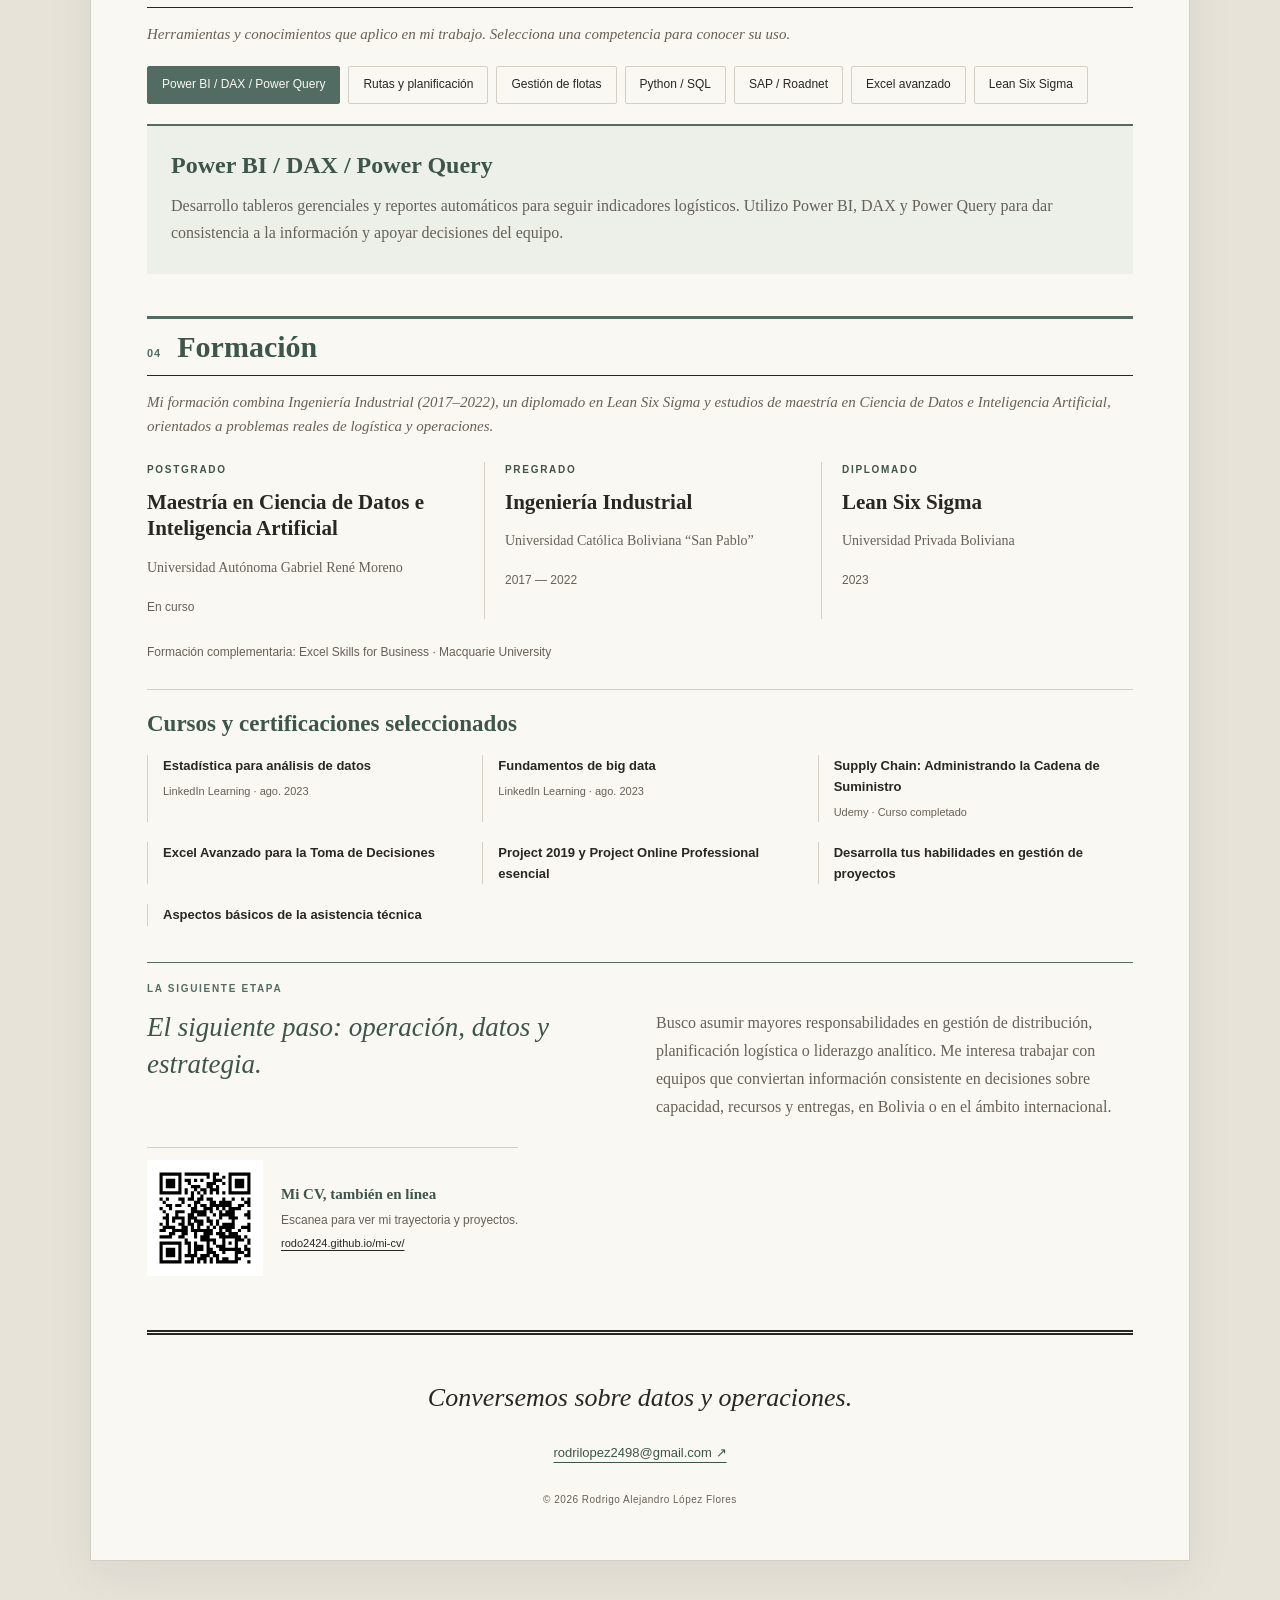
==== commit 678c782d: "Add scannable QR linking printed CVs and letters to website" ====
--- a/index.html
+++ b/index.html
@@ -5,9 +5,9 @@
 <meta name="viewport" content="width=device-width, initial-scale=1">
 <meta name="description" content="Rodrigo Alejandro López Flores: ingeniería industrial, distribución e inteligencia de negocios.">
 <title>Rodrigo Alejandro López Flores | CV</title>
-<link rel="stylesheet" href="styles.css?v=profile-pdf-11">
-<script src="content.js?v=profile-pdf-11" defer></script>
-<script src="app.js?v=profile-pdf-11" defer></script>
+<link rel="stylesheet" href="styles.css?v=qr-cv-12">
+<script src="content.js?v=qr-cv-12" defer></script>
+<script src="app.js?v=qr-cv-12" defer></script>
 </head>
 <body>
 <a class="skip-link" href="#headline" data-key="skip">Ir al contenido</a>
@@ -29,6 +29,7 @@
  <section id="skills"><div class="section-heading"><span>03</span><h2 data-key="skills">Competencias</h2></div><p class="section-intro" data-key="skillsIntro"></p><div id="skill-buttons" class="skill-buttons" role="group" aria-label="Explorar competencias"></div><div id="skill-detail" class="skill-detail" aria-live="polite"></div></section>
  <section id="education"><div class="section-heading"><span>04</span><h2 data-key="education">Formación</h2></div><p class="section-intro" data-key="educationIntro"></p><div id="studies" class="studies"></div><p id="supplementary-training" class="supplementary-training"></p><div class="certifications"><h3 data-key="certificationsTitle"></h3><ul id="certificates"></ul></div></section>
  <aside class="next-chapter"><p class="eyebrow" data-key="nextLabel"></p><h2 data-key="nextTitle"></h2><p data-key="nextText"></p></aside>
+ <a class="qr-panel" href="https://rodo2424.github.io/mi-cv/"><img src="assets/cv-qr.svg" width="116" height="116" alt="QR: https://rodo2424.github.io/mi-cv/"><span class="qr-copy"><strong data-key="qrTitle">Mi CV, también en línea</strong><span data-key="qrHint">Escanea para ver mi trayectoria y proyectos.</span><span class="qr-url">rodo2424.github.io/mi-cv/</span></span></a>
  <footer><p data-key="closing"></p><a href="mailto:rodrilopez2498@gmail.com">rodrilopez2498@gmail.com ↗</a><p class="copyright">© 2026 Rodrigo Alejandro López Flores</p></footer>
 </main>
 <div id="status" class="toast" role="status" aria-live="polite"></div>
--- a/styles.css
+++ b/styles.css
@@ -304,3 +304,14 @@
 
 .availability{font:600 12px/1.6 Arial,sans-serif;color:var(--accent-deep)}
 .supplementary-training{font-size:12px;color:var(--muted);margin-top:24px}
+
+/* Local vector QR stays sharp when printed; its quiet zone is part of the image. */
+.qr-panel{display:flex;align-items:center;gap:18px;width:fit-content;max-width:100%;margin-top:26px;padding:12px 0;border-top:1px solid var(--line);text-decoration:none;break-inside:avoid}
+.qr-panel img{display:block;width:116px;height:116px;flex:0 0 116px}
+.qr-copy{display:flex;flex-direction:column;gap:6px;font:12px/1.55 Arial,sans-serif;min-width:0}
+.qr-copy strong{font:600 15px/1.35 Georgia,serif;color:var(--accent-deep)}
+.qr-copy>span{color:var(--muted)}
+.qr-copy .qr-url{font-size:11px;color:var(--ink);text-decoration:underline;text-underline-offset:3px;overflow-wrap:anywhere}
+.qr-panel:hover .qr-url{color:var(--accent-deep)}
+@media(max-width:360px){.qr-panel{gap:10px}.qr-panel img{width:100px;height:100px;flex-basis:100px}.qr-copy{font-size:11px}}
+@media print{.qr-panel{margin-top:16px;padding:10px 0;gap:14px;break-inside:avoid}.qr-panel img{width:28mm;height:28mm;flex-basis:28mm}.qr-copy{font-size:9pt}.qr-copy strong{font-size:11pt}.qr-copy .qr-url{font-size:8pt}}
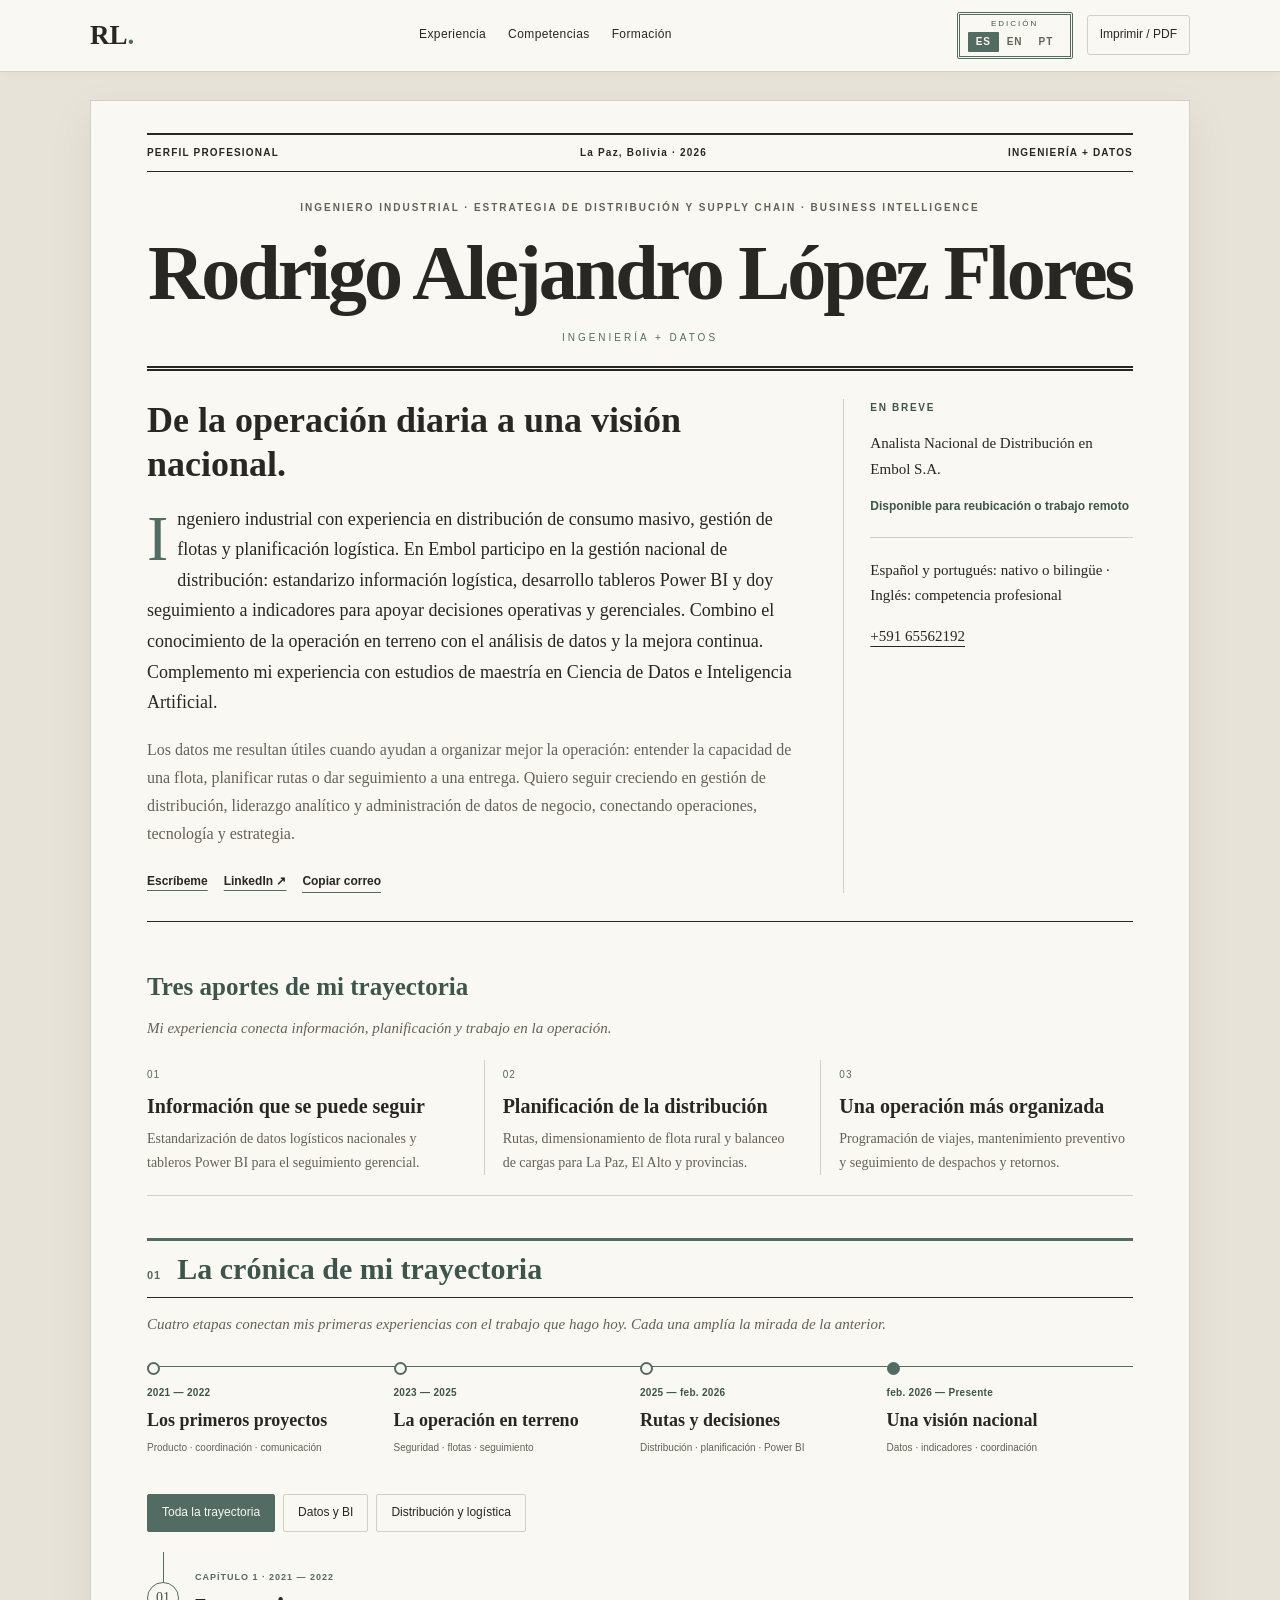
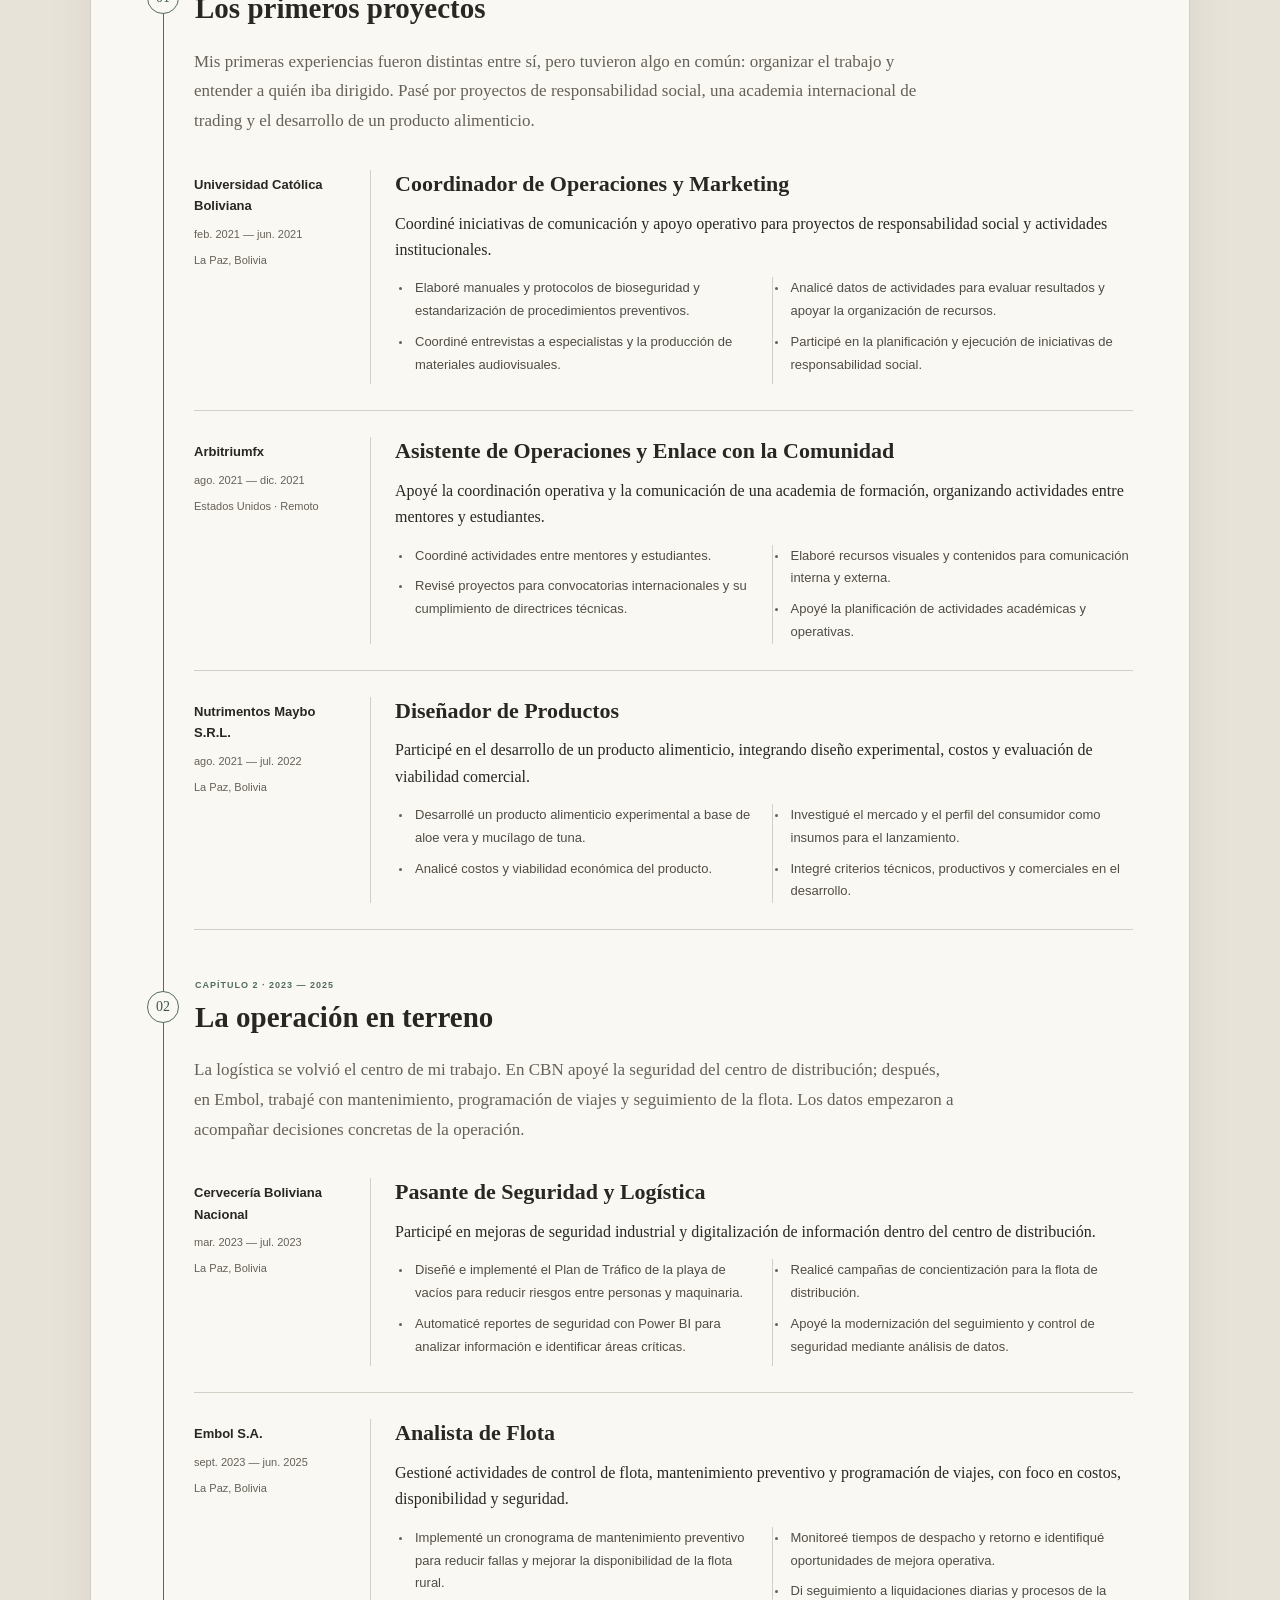
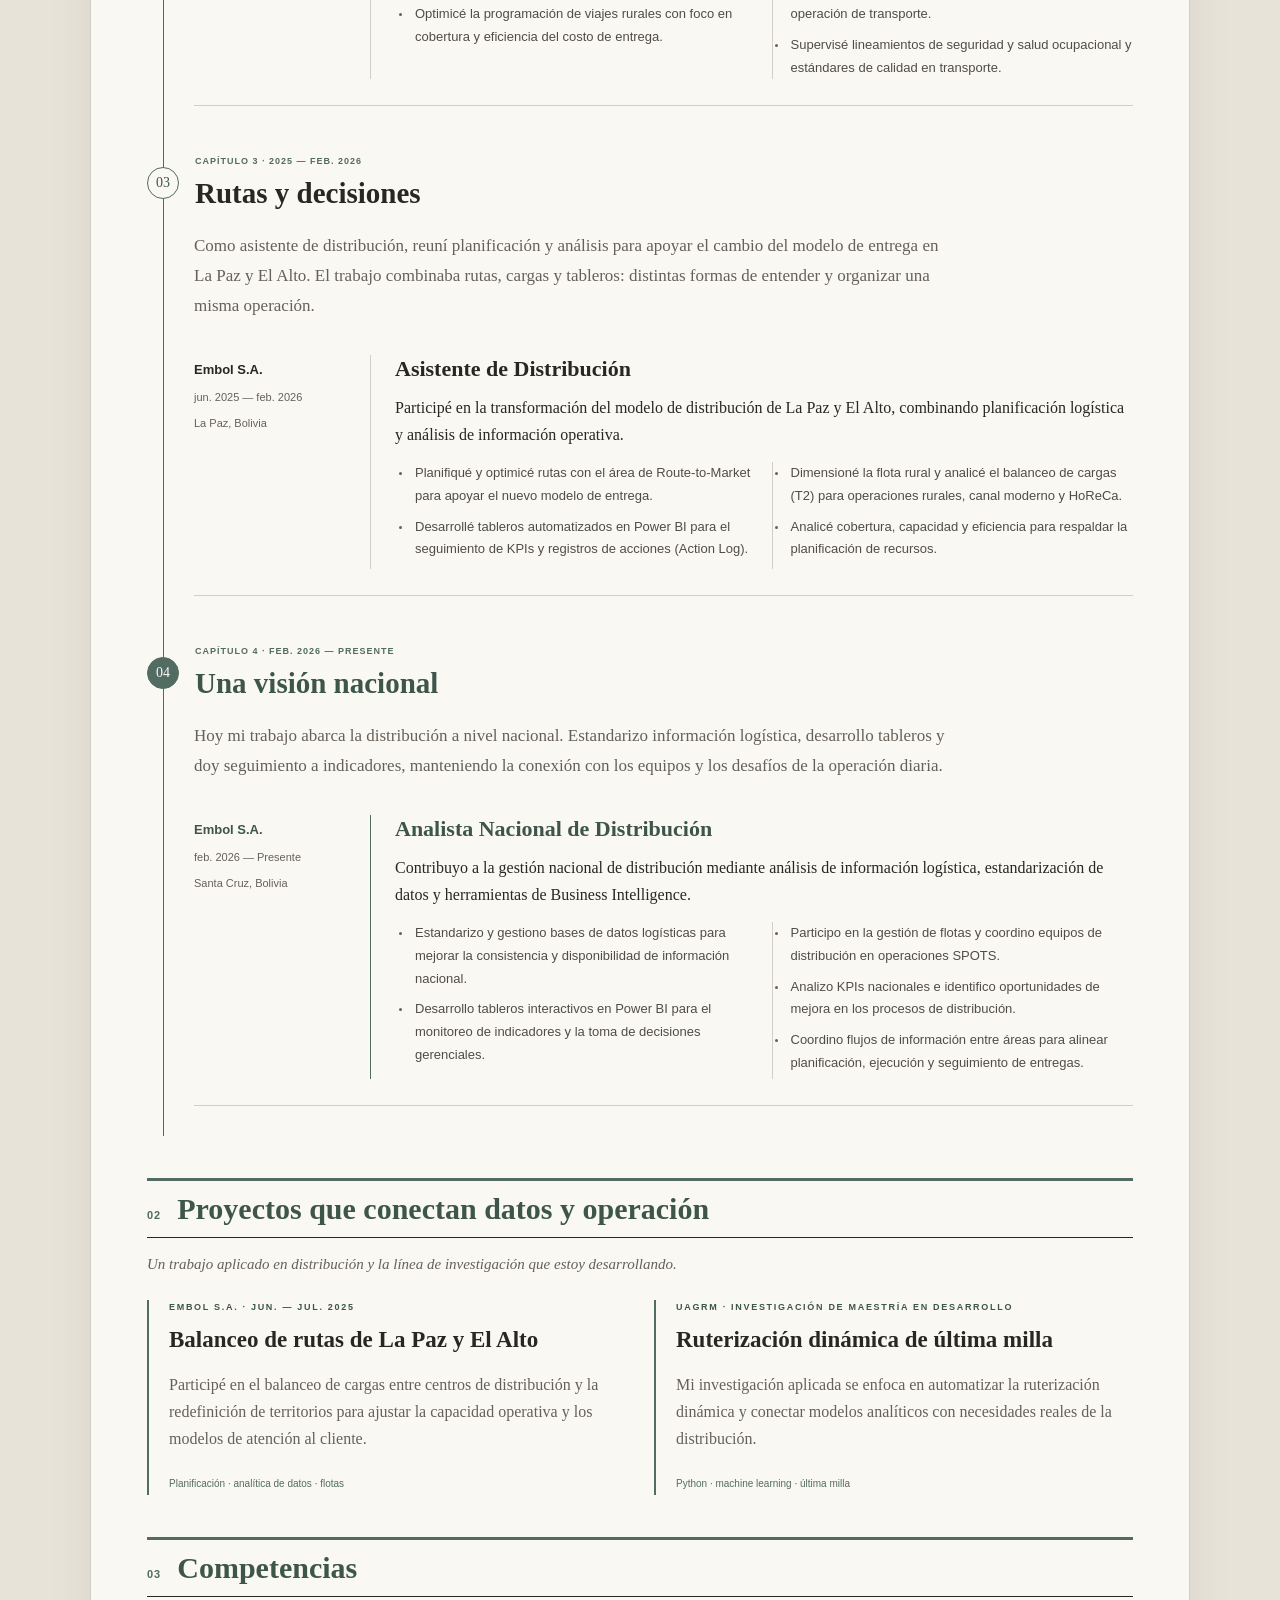
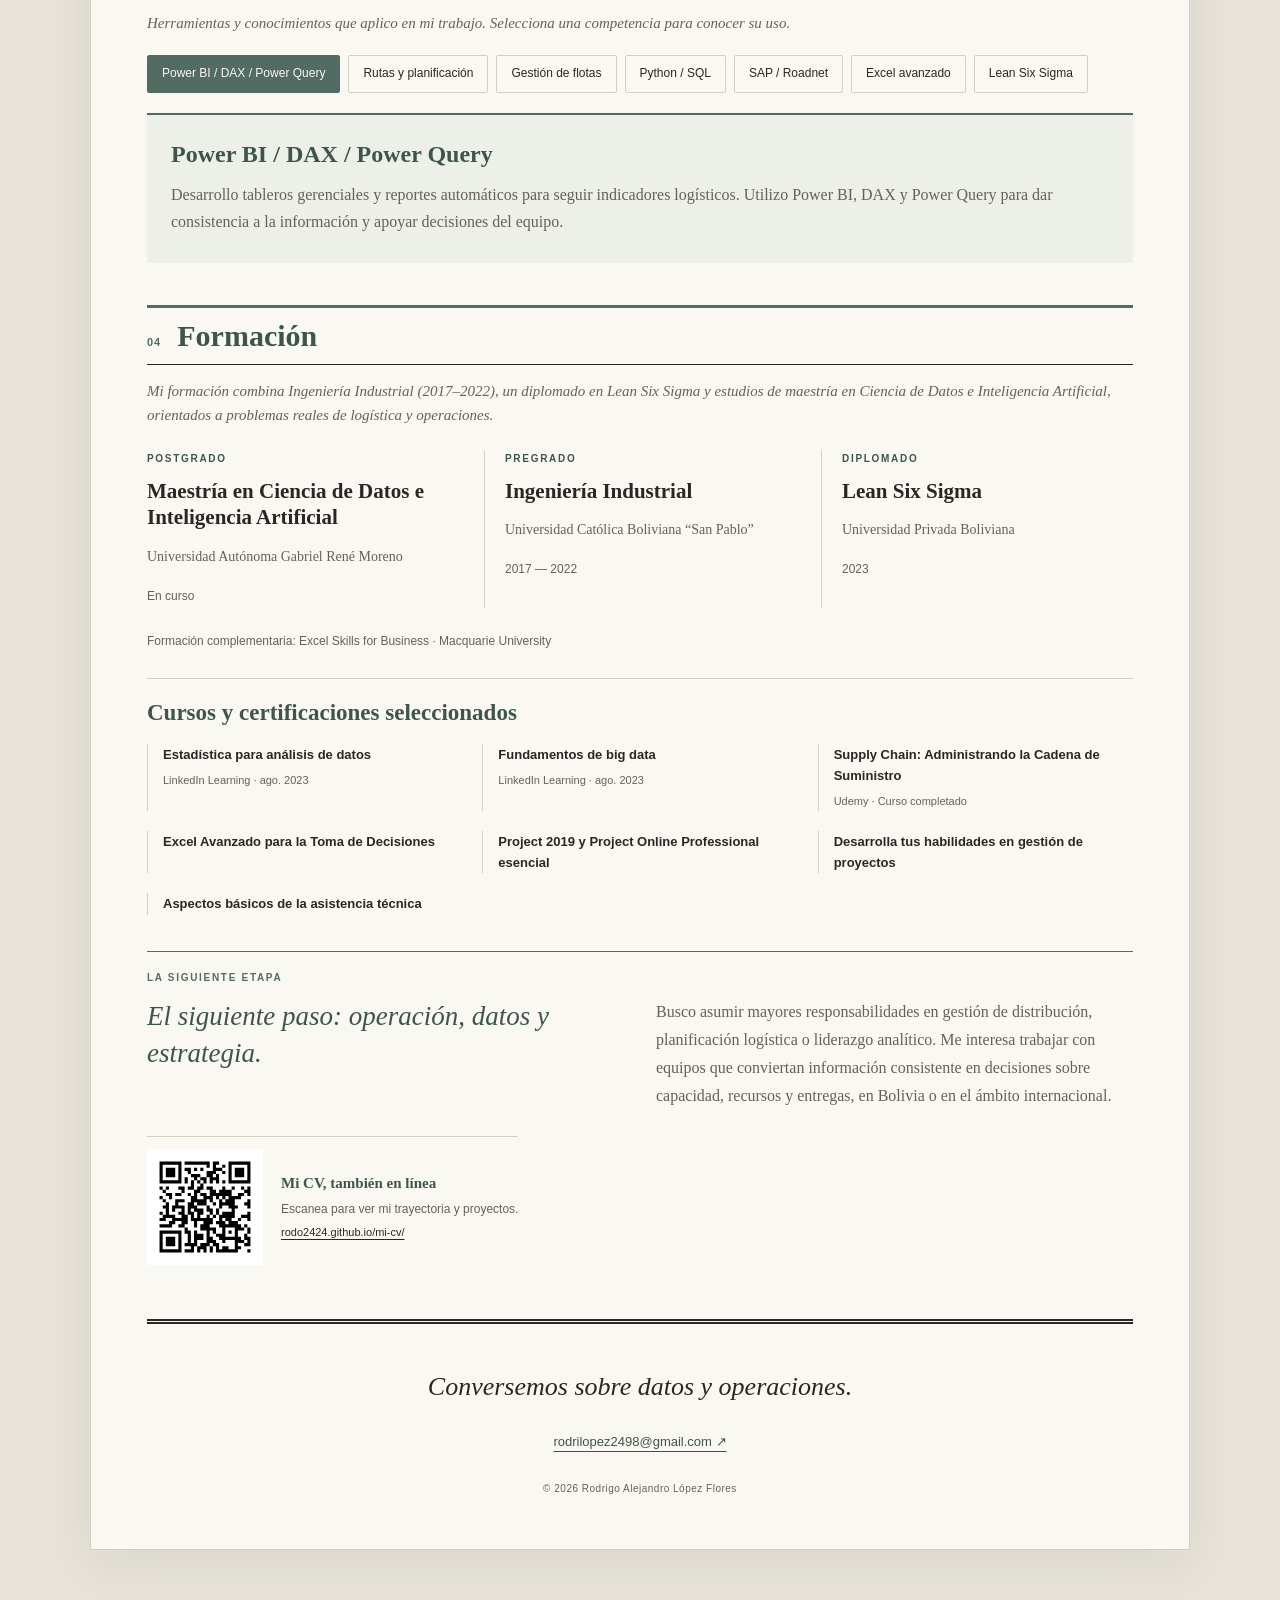
==== commit ae484a1b: "Remove application document links from public CV navigation" ====
--- a/index.html
+++ b/index.html
@@ -21,7 +21,7 @@
  <header><div class="edition"><span data-key="edition">PERFIL PROFESIONAL</span><span>La Paz, Bolivia · 2026</span><span data-key="field">INGENIERÍA + DATOS</span></div>
  <div class="masthead"><p class="eyebrow" data-key="profession">Ingeniero industrial · Inteligencia de negocios</p><h1>Rodrigo Alejandro López Flores</h1><p class="masthead-caption" data-key="field">INGENIERÍA + DATOS</p></div>
  <div class="intro-grid"><div><h2 data-key="headline">De la operación diaria a una visión nacional.</h2><p class="lead" data-key="intro"></p><p data-key="personal" class="personal"></p>
- <div class="contact"><a href="mailto:rodrilopez2498@gmail.com" data-key="email">Escríbeme</a><a href="https://www.linkedin.com/in/rodrigoalejandrol%C3%B3pezflores24" target="_blank" rel="noopener noreferrer">LinkedIn ↗</a><button type="button" id="copy" data-key="copy">Copiar correo</button><a class="application-link" href="cv.html" data-key="application">CV para postular</a><a href="postulacion.html" data-key="applicationKit">Carta y correo de postulación</a></div></div>
+ <div class="contact"><a href="mailto:rodrilopez2498@gmail.com" data-key="email">Escríbeme</a><a href="https://www.linkedin.com/in/rodrigoalejandrol%C3%B3pezflores24" target="_blank" rel="noopener noreferrer">LinkedIn ↗</a><button type="button" id="copy" data-key="copy">Copiar correo</button></div></div>
  <aside><p class="eyebrow" data-key="brief">EN BREVE</p><p data-key="current"></p><p class="availability" data-key="availability"></p><hr><p data-key="languages"></p><a href="tel:+59165562192">+591 65562192</a><p class="print-email">rodrilopez2498@gmail.com</p></aside></div></header>
  <aside class="contribution-box"><h2 data-key="valueTitle"></h2><p class="section-intro" data-key="valueIntro"></p><div id="contributions" class="contributions"></div></aside>
  <section id="experience"><div class="section-heading"><span>01</span><h2 data-key="storyTitle">La crónica de mi trayectoria</h2></div><p class="section-intro" data-key="experienceIntro"></p><ol id="timeline" class="timeline" aria-label="Recorrer los capítulos de mi trayectoria"></ol><div id="filters" class="filters" role="group" aria-label="Filtrar experiencia"></div><div id="roles"></div><p id="result-count" class="sr-only" aria-live="polite"></p></section>
